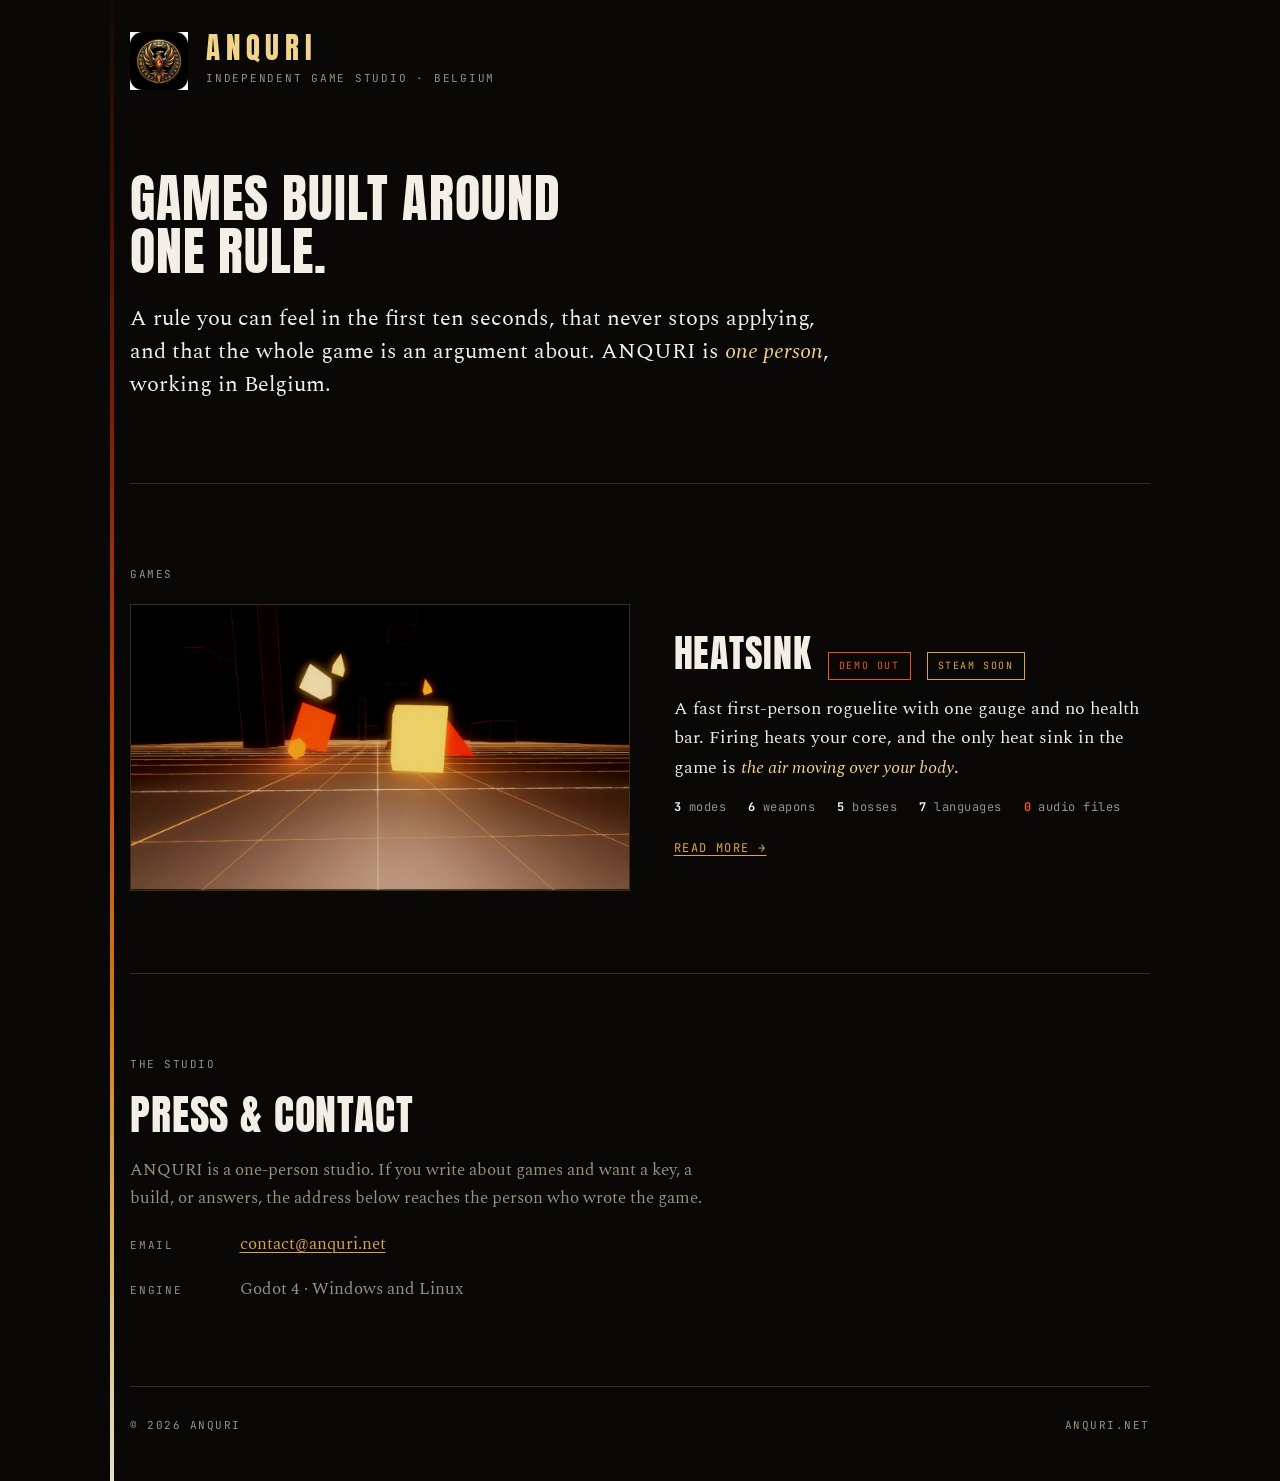
==== index.html @ f3ad583f "push first files again" ====
<!doctype html>
<html lang="en">
<head>
<meta charset="utf-8">
<meta name="viewport" content="width=device-width, initial-scale=1">
<title>ANQURI — independent game studio</title>
<meta name="description" content="ANQURI is an independent game studio in Belgium. Games built around a single rule you can feel in the first ten seconds.">
<meta property="og:title" content="ANQURI">
<meta property="og:description" content="Independent game studio. Games built around a single rule you can feel in the first ten seconds.">
<meta property="og:type" content="website">
<meta property="og:url" content="https://anquri.net/">
<meta name="theme-color" content="#0A0806">
<link rel="icon" href="img/anquri-seal.webp">
<link rel="preconnect" href="https://fonts.googleapis.com">
<link rel="preconnect" href="https://fonts.gstatic.com" crossorigin>
<link rel="stylesheet" href="https://fonts.googleapis.com/css2?family=Anton&family=JetBrains+Mono:wght@400;700&family=Spectral:ital,wght@0,400;0,600;1,400&display=swap">
<link rel="stylesheet" href="style.css">
</head>
<body>
<div class="page">
  <div class="rail" aria-hidden="true"></div>

  <a class="brand" href="/">
    <img src="img/anquri-seal.webp" alt="">
    <div>
      <div class="name">ANQURI</div>
      <div class="role">Independent game studio · Belgium</div>
    </div>
  </a>

  <section>
    <h1>Games built around<br>one rule.</h1>
    <p class="lede" style="margin-top:24px">A rule you can feel in the first ten
    seconds, that never stops applying, and that the whole game is an argument
    about. ANQURI is <em>one person</em>, working in Belgium.</p>
  </section>

  <!-- ═══════════════════════════════════════════════════════════════
       LE CATALOGUE

       Pour ajouter un jeu : copier un bloc <article class="game">
       entier, le coller au-dessus ou en dessous, et remplacer :
         · l'image            img/<jeu>-keyart.webp
         · le titre, l'état, l'accroche, la fiche
         · le lien « read more » vers <jeu>.html
       L'état se dit avec une des trois classes :
         class="state out"    — sorti / jouable maintenant  (braise)
         class="state soon"   — annoncé, daté               (laiton)
         class="state"        — en chantier, sans date      (gris)
       Les rangées s'empilent : une seule est juste, huit aussi.
       ═══════════════════════════════════════════════════════════════ -->
  <section>
    <p class="tick"><span>Games</span></p>
    <div class="games">

      <article class="game">
        <a class="art" href="heatsink.html">
          <img src="img/heatsink-keyart.webp" width="1232" height="706"
               alt="HEATSINK : une salle noire où le sol rougeoie sous des blocs incandescents.">
        </a>
        <div>
          <div class="title">
            <h2>HEATSINK</h2>
            <span class="state out">Demo out</span>
            <span class="state soon">Steam soon</span>
          </div>
          <p class="hook">A fast first-person roguelite with one gauge and no
          health bar. Firing heats your core, and the only heat sink in the game
          is <em>the air moving over your body</em>.</p>
          <div class="spec tight">
            <span><b>3</b> modes</span>
            <span><b>6</b> weapons</span>
            <span><b>5</b> bosses</span>
            <span><b>7</b> languages</span>
            <span class="hot"><b>0</b> audio files</span>
          </div>
          <a class="more" href="heatsink.html">Read more →</a>
        </div>
      </article>

      <!-- ── MODÈLE POUR LE JEU SUIVANT — décommenter et remplir ──────
      <article class="game">
        <a class="art" href="NOM.html">
          <img src="img/NOM-keyart.webp" width="1232" height="706" alt="">
        </a>
        <div>
          <div class="title">
            <h2>NOM DU JEU</h2>
            <span class="state">In development</span>
          </div>
          <p class="hook">Une phrase. La règle du jeu, pas son genre.</p>
          <div class="spec tight">
            <span><b>0</b> quelque chose</span>
          </div>
          <a class="more" href="NOM.html">Read more →</a>
        </div>
      </article>
      ───────────────────────────────────────────────────────────────── -->

    </div>
  </section>

  <section>
    <p class="tick"><span>The studio</span></p>
    <h2>Press &amp; contact</h2>
    <p class="muted" style="margin-top:20px">ANQURI is a one-person studio. If you
    write about games and want a key, a build, or answers, the address below
    reaches the person who wrote the game.</p>
    <dl class="lines">
      <div><dt>Email</dt><dd><a href="mailto:contact@anquri.net">contact@anquri.net</a></dd></div>
      <div><dt>Engine</dt><dd class="muted">Godot 4 · Windows and Linux</dd></div>
    </dl>
  </section>

  <footer>
    <span>© 2026 ANQURI</span>
    <span>anquri.net</span>
  </footer>
</div>
</body>
</html>
---- style.css ----
/* ═══════════════════════════════════════════════════════════════════
   ANQURI — feuille de style commune au site.
   Une seule feuille pour toutes les pages : une couleur se change ici
   et nulle part ailleurs.

   Les couleurs sont relevées sur le logo du studio (le phénix dans son
   anneau de runes), pas choisies à côté de lui.
   ═══════════════════════════════════════════════════════════════════ */
:root{
  --forge:#0A0806;   /* le fond : un noir qui tire sur le chaud */
  --slag:#17120C;    /* les surfaces relevées */
  --line:#3A2B1B;    /* les filets de bronze */
  --ash:#9A8F82;     /* texte secondaire, gris chaud */
  --ink:#F4EFE6;     /* texte principal, blanc chaud */
  --brass:#D9A441;   /* l'or moyen : liens, filets vifs */
  --gold:#EFD48A;    /* l'or pâle : le nom du studio */
  --ember:#E8571A;   /* le feu. Une seule couleur vive, tenue courte. */
  --measure:66ch;
  color-scheme:dark;
}
*{box-sizing:border-box}
html{-webkit-text-size-adjust:100%}
body{
  margin:0;background:var(--forge);color:var(--ink);
  font-family:"Spectral",Georgia,"Times New Roman",serif;
  font-size:17px;line-height:1.62;-webkit-font-smoothing:antialiased;
}
img{max-width:100%;display:block;height:auto}
a{color:var(--brass);text-underline-offset:3px;text-decoration-thickness:1px}
a:hover{color:var(--gold)}
:focus-visible{outline:2px solid var(--brass);outline-offset:3px}

/* ── la colonne, et le rail qui la longe ─────────────────────────────
   Le studio a le feu dans son nom ; le rail du studio est donc une
   simple montée de chaleur. Sur la page d'un jeu qui *mesure* sa
   température, le même rail devient une jauge graduée (.rail.gauge).
   ──────────────────────────────────────────────────────────────────── */
.page{max-width:1060px;margin:0 auto;padding-inline:20px;position:relative}
.rail{position:absolute;left:0;top:0;bottom:0;width:4px;opacity:.9;
  background:linear-gradient(to bottom,#120A06 0%,#4A1206 14%,#8E2408 30%,
    #D04A0C 50%,#E8871A 68%,#F0C864 84%,#FFF6E2 100%)}
section{padding-block:clamp(46px,6.5vw,82px);position:relative}
section + section{border-top:1px solid var(--line)}

.tick{font-family:"JetBrains Mono",ui-monospace,SFMono-Regular,Menlo,monospace;
  font-size:11px;letter-spacing:.14em;color:var(--ash);text-transform:uppercase;
  display:flex;align-items:baseline;gap:14px;margin:0 0 20px}
.tick b{color:var(--brass);font-weight:700;font-variant-numeric:tabular-nums}

h1,h2,h3{font-family:"Anton",Impact,"Haettenschweiler","Arial Narrow Bold",sans-serif;
  font-weight:400;letter-spacing:.02em;text-wrap:balance;margin:0;line-height:1.02}
h1{font-size:clamp(34px,5.6vw,52px);text-transform:uppercase}
h2{font-size:clamp(28px,4.6vw,42px);text-transform:uppercase}
h3{font-size:16px;letter-spacing:.1em;text-transform:uppercase;color:var(--gold)}
p{margin:0 0 1.1em;max-width:var(--measure)}
p:last-child{margin-bottom:0}
.lede{font-size:clamp(19px,2.2vw,22px);line-height:1.5}
.lede em,p em{color:var(--gold);font-style:italic}
.muted{color:var(--ash)}

/* ── l'en-tête du studio ─────────────────────────────────────────── */
.brand{display:flex;align-items:center;gap:18px;padding-block:32px 0;
  text-decoration:none;color:inherit;width:fit-content}
.brand img{width:58px;height:58px;flex:none}
.brand .name{font-family:"Anton",Impact,sans-serif;font-size:29px;
  letter-spacing:.20em;color:var(--gold);line-height:1}
.brand .role{font-family:"JetBrains Mono",ui-monospace,monospace;font-size:11px;
  letter-spacing:.16em;text-transform:uppercase;color:var(--ash);margin-top:7px}
.brand:hover .name{color:var(--ink)}

/* ── LE CATALOGUE ────────────────────────────────────────────────────
   Chaque jeu est une rangée, pas une carte dans une grille : une seule
   carte au milieu d'une grille de trois se lit comme deux cases vides.
   Une rangée est juste, qu'il y en ait une ou huit.
   ──────────────────────────────────────────────────────────────────── */
.games{display:grid;gap:52px}
.game{display:grid;grid-template-columns:minmax(0,1.05fr) minmax(0,1fr);
  gap:clamp(22px,3.4vw,44px);align-items:center}
.game .art{border:1px solid var(--line);background:#000}
.game .art img{opacity:.92}
.game .title{display:flex;align-items:baseline;gap:16px;flex-wrap:wrap}
.game h2{font-size:clamp(26px,3.6vw,38px)}
.game .hook{font-size:18px;margin:14px 0 0}
.game .more{margin-top:20px;display:inline-block;font-family:"JetBrains Mono",ui-monospace,monospace;
  font-size:12px;letter-spacing:.12em;text-transform:uppercase}

/* L'état d'un jeu se lit à la forme autant qu'au mot : sorti, ça brûle ;
   en chantier, c'est encore froid. */
.state{font-family:"JetBrains Mono",ui-monospace,monospace;font-size:10px;
  letter-spacing:.16em;text-transform:uppercase;padding:5px 10px;
  border:1px solid var(--line);color:var(--ash);white-space:nowrap}
.state.out{border-color:var(--ember);color:var(--ember)}
.state.soon{border-color:var(--brass);color:var(--brass)}

/* ── le héros d'une page de jeu ──────────────────────────────────── */
.hero{position:relative;margin-top:28px;border:1px solid var(--line);background:#000}
.hero > img.art{width:100%;opacity:.86}
.hero .mark{position:absolute;left:0;right:0;bottom:0;padding:clamp(18px,4vw,38px);
  background:linear-gradient(to top,rgba(10,8,6,.94) 12%,rgba(10,8,6,0) 100%)}
.hero .mark img{width:min(430px,62%)}
.hero .mark .kicker{font-family:"JetBrains Mono",ui-monospace,monospace;font-size:11px;
  letter-spacing:.2em;text-transform:uppercase;color:var(--ember);margin-top:14px}

/* ── les règles d'un jeu, en trois images ────────────────────────── */
.rules{display:grid;grid-template-columns:repeat(3,1fr);gap:26px}
.rule img{border:1px solid var(--line)}
.rule h3{margin:16px 0 8px;min-height:2.2em;display:flex;align-items:flex-end}
.rule p{font-size:15.5px;color:var(--ash);max-width:40ch;margin:0}

/* ── la fiche technique ──────────────────────────────────────────── */
.spec{font-family:"JetBrains Mono",ui-monospace,monospace;font-size:13px;
  line-height:2.15;letter-spacing:.04em;color:var(--ash);
  display:flex;flex-wrap:wrap;gap:0 22px;
  border-top:1px solid var(--line);border-bottom:1px solid var(--line);
  padding-block:18px;margin:0 0 24px}
.spec span{white-space:nowrap}
.spec b{color:var(--ink);font-weight:700;font-variant-numeric:tabular-nums}
.spec .hot b{color:var(--ember)}
.spec.tight{border:0;padding-block:14px 0;margin:0;font-size:12px;line-height:1.9}

/* ── les portes ──────────────────────────────────────────────────── */
.doors{display:flex;flex-wrap:wrap;gap:14px;margin-top:28px}
.door{font-family:"JetBrains Mono",ui-monospace,monospace;font-size:13px;
  letter-spacing:.12em;text-transform:uppercase;text-decoration:none;
  padding:15px 26px;border:1px solid var(--line);color:var(--ink);background:var(--slag);
  transition:border-color .16s ease,color .16s ease,background .16s ease}
.door:hover{border-color:var(--brass);color:var(--gold);background:#1F1710}
.door.primary{border-color:var(--ember);color:var(--ember);background:transparent}
.door.primary:hover{background:var(--ember);color:#100805}
.door small{display:block;font-size:10px;letter-spacing:.14em;color:var(--ash);margin-top:5px}
.door.primary:hover small{color:#3A1A08}

/* ── contact ─────────────────────────────────────────────────────── */
.lines{display:grid;gap:18px;margin:0;padding:0;max-width:var(--measure)}
.lines div{display:flex;flex-wrap:wrap;gap:4px 16px;align-items:baseline}
.lines dt{font-family:"JetBrains Mono",ui-monospace,monospace;font-size:11px;
  letter-spacing:.16em;text-transform:uppercase;color:var(--ash);min-width:8.5em}
.lines dd{margin:0}

footer{border-top:1px solid var(--line);padding-block:30px 46px;
  font-family:"JetBrains Mono",ui-monospace,monospace;font-size:11px;
  letter-spacing:.14em;text-transform:uppercase;color:var(--ash);
  display:flex;flex-wrap:wrap;gap:8px 24px;justify-content:space-between}
footer a{color:var(--ash)}

@media (max-width:820px){
  .game{grid-template-columns:1fr}
}
@media (max-width:760px){
  .rail{display:none}
  .rules{grid-template-columns:1fr;gap:34px}
  .hero .mark img{width:78%}
}
@media (prefers-reduced-motion:reduce){*{transition:none!important;animation:none!important}}
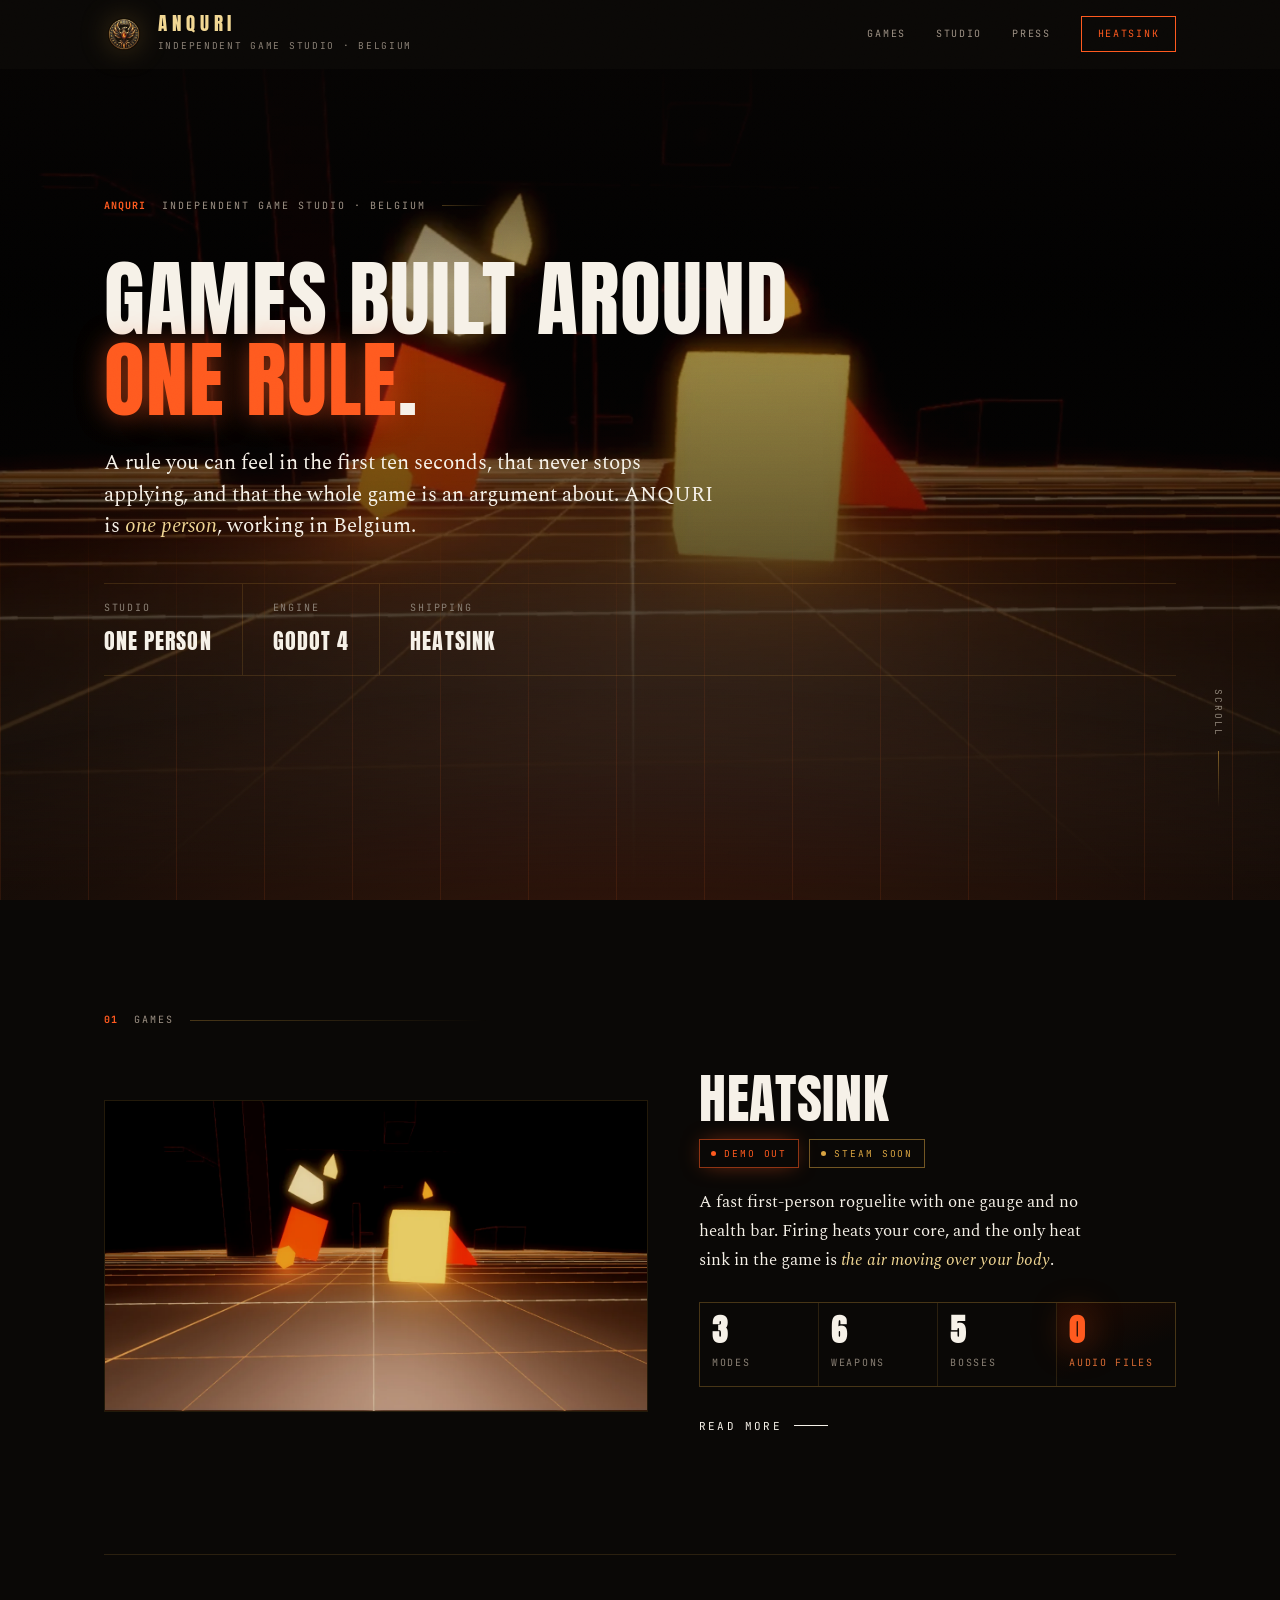
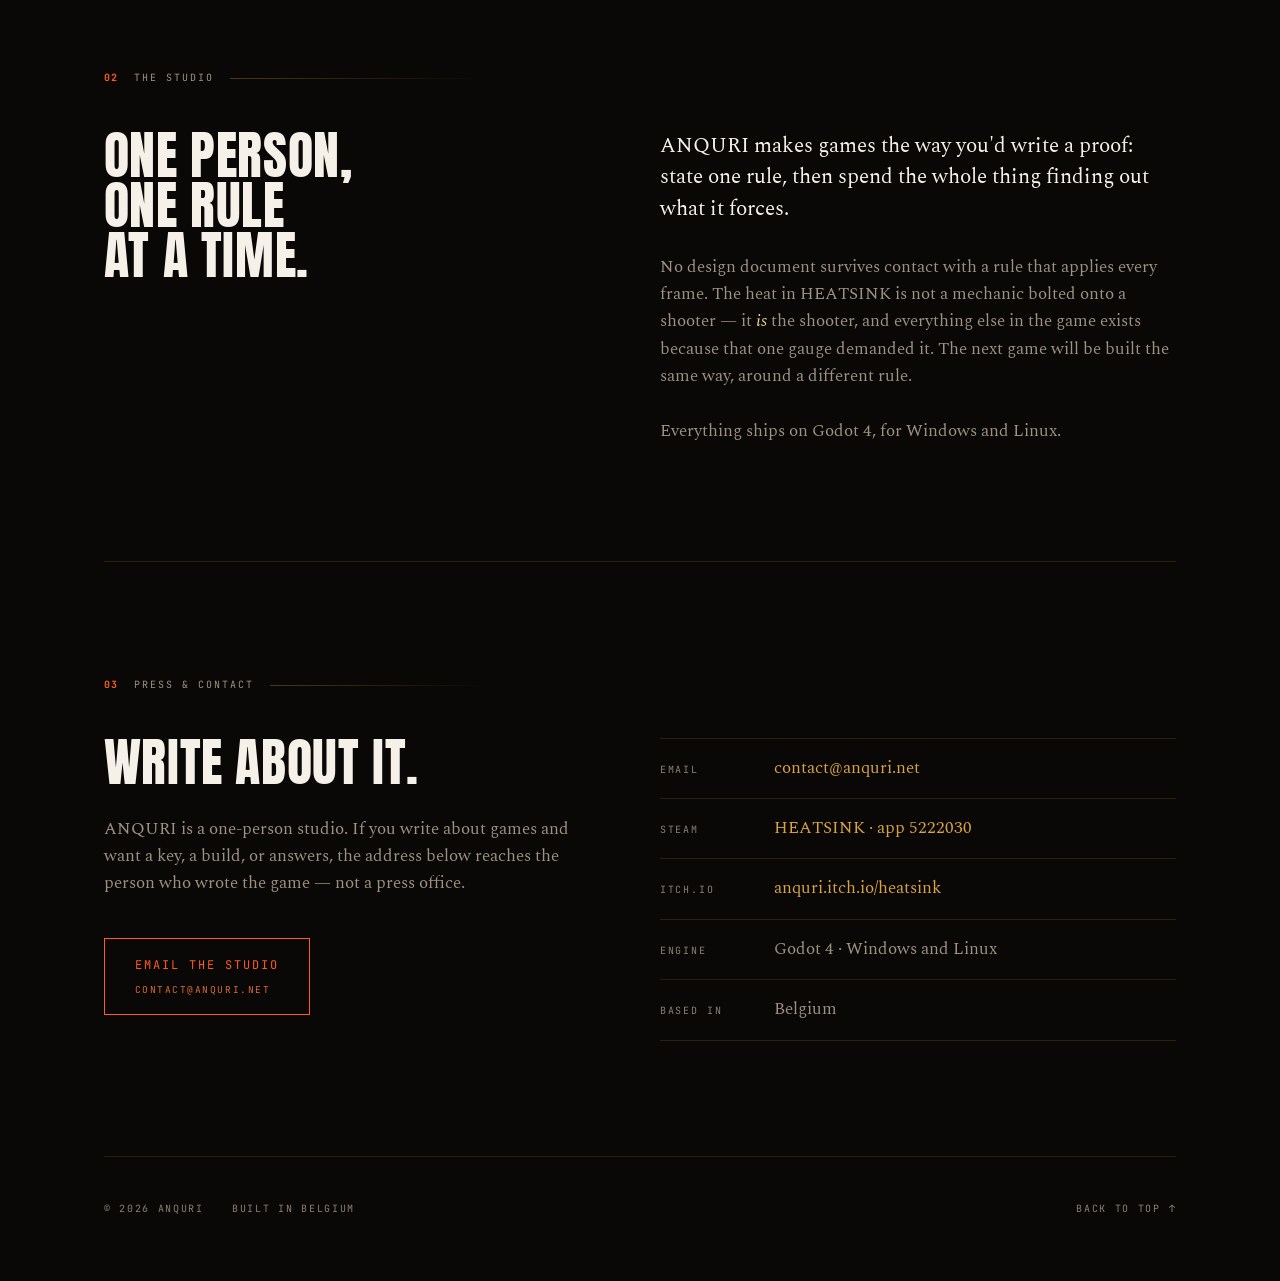
==== commit ecb8efaa: "Refonte du site : heros cinematique, jauge de chaleur, cartes sociales" ====
--- a/index.html
+++ b/index.html
@@ -4,118 +4,222 @@
 <meta charset="utf-8">
 <meta name="viewport" content="width=device-width, initial-scale=1">
 <title>ANQURI — independent game studio</title>
-<meta name="description" content="ANQURI is an independent game studio in Belgium. Games built around a single rule you can feel in the first ten seconds.">
-<meta property="og:title" content="ANQURI">
-<meta property="og:description" content="Independent game studio. Games built around a single rule you can feel in the first ten seconds.">
+<meta name="description" content="ANQURI is a one-person game studio in Belgium. Games built around a single rule you can feel in the first ten seconds. HEATSINK demo out now.">
+<link rel="canonical" href="https://anquri.net/">
+
+<meta property="og:site_name" content="ANQURI">
+<meta property="og:title" content="ANQURI — independent game studio">
+<meta property="og:description" content="Games built around a single rule you can feel in the first ten seconds.">
 <meta property="og:type" content="website">
 <meta property="og:url" content="https://anquri.net/">
+<meta property="og:image" content="https://anquri.net/img/og-anquri.jpg">
+<meta property="og:image:width" content="1200">
+<meta property="og:image:height" content="630">
+<meta property="og:image:alt" content="The ANQURI phoenix seal over a glowing perspective grid.">
+<meta name="twitter:card" content="summary_large_image">
+
 <meta name="theme-color" content="#0A0806">
-<link rel="icon" href="img/anquri-seal.webp">
+<link rel="icon" href="favicon.ico" sizes="32x32">
+<link rel="icon" href="img/anquri-seal.webp" type="image/webp" sizes="512x512">
+<link rel="apple-touch-icon" href="img/apple-touch-icon.png">
+
 <link rel="preconnect" href="https://fonts.googleapis.com">
 <link rel="preconnect" href="https://fonts.gstatic.com" crossorigin>
 <link rel="stylesheet" href="https://fonts.googleapis.com/css2?family=Anton&family=JetBrains+Mono:wght@400;700&family=Spectral:ital,wght@0,400;0,600;1,400&display=swap">
 <link rel="stylesheet" href="style.css">
+<link rel="preload" as="image" href="img/heatsink-keyart.webp" fetchpriority="high">
+
+<script type="application/ld+json">
+{"@context":"https://schema.org","@type":"Organization","name":"ANQURI",
+ "url":"https://anquri.net/","logo":"https://anquri.net/img/anquri-seal.webp",
+ "description":"Independent game studio. Games built around a single rule you can feel in the first ten seconds.",
+ "address":{"@type":"PostalAddress","addressCountry":"BE"},
+ "email":"contact@anquri.net"}
+</script>
 </head>
 <body>
+<a class="skip" href="#main">Skip to content</a>
+
+<!-- ═══ la jauge ════════════════════════════════════════════════════════════
+     Elle se remplit avec le défilement et affiche une température. Ce n'est
+     pas un ornement : c'est la seule interface de HEATSINK, posée sur le site
+     du studio qui l'écrit. Masquée sous 1100 px et en mode « moins d'animations ».
+     ═══════════════════════════════════════════════════════════════════════ -->
+<div class="gauge" aria-hidden="true">
+  <span class="label">Core temp</span>
+  <div class="track">
+    <div class="ticks"><i style="top:25%"></i><i style="top:50%"></i><i style="top:75%"></i></div>
+    <div class="fill"></div>
+  </div>
+  <span class="read">300 K</span>
+</div>
+
+<header class="top">
+  <div class="top-in">
+    <a class="brand" href="index.html" aria-label="ANQURI — home">
+      <img src="img/anquri-seal.webp" width="512" height="512" alt="">
+      <span>
+        <span class="name">ANQURI</span>
+        <span class="role">Independent game studio · Belgium</span>
+      </span>
+    </a>
+    <nav class="nav" aria-label="Main">
+      <a href="#games">Games</a>
+      <a href="#studio" class="hide-s">Studio</a>
+      <a href="#contact">Press</a>
+      <a class="cta" href="heatsink.html">HEATSINK</a>
+    </nav>
+  </div>
+</header>
+
+<!-- ═══ le héros ═══════════════════════════════════════════════════════════ -->
+<section class="hero">
+  <div class="hero-bg">
+    <img src="img/heatsink-keyart.webp" width="1232" height="706" alt=""
+         fetchpriority="high" decoding="async">
+  </div>
+  <div class="hero-in">
+    <p class="tick rise"><b>ANQURI</b> <span>Independent game studio · Belgium</span></p>
+    <h1 class="rise" style="--d:1">Games built around<br><span class="hot glow">one rule</span>.</h1>
+    <p class="lede rise" style="--d:2">A rule you can feel in the first ten seconds,
+    that never stops applying, and that the whole game is an argument about.
+    ANQURI is <em>one person</em>, working in Belgium.</p>
+
+    <dl class="facts rise" style="--d:3">
+      <div><dt>Studio</dt><dd>One person</dd></div>
+      <div><dt>Engine</dt><dd>Godot 4</dd></div>
+      <div><dt>Shipping</dt><dd>HEATSINK</dd></div>
+    </dl>
+  </div>
+  <span class="scroll-hint" aria-hidden="true">Scroll</span>
+</section>
+
+<main id="main">
 <div class="page">
-  <div class="rail" aria-hidden="true"></div>
-
-  <a class="brand" href="/">
-    <img src="img/anquri-seal.webp" alt="">
-    <div>
-      <div class="name">ANQURI</div>
-      <div class="role">Independent game studio · Belgium</div>
-    </div>
-  </a>
-
-  <section>
-    <h1>Games built around<br>one rule.</h1>
-    <p class="lede" style="margin-top:24px">A rule you can feel in the first ten
-    seconds, that never stops applying, and that the whole game is an argument
-    about. ANQURI is <em>one person</em>, working in Belgium.</p>
-  </section>
-
-  <!-- ═══════════════════════════════════════════════════════════════
+
+  <!-- ═══════════════════════════════════════════════════════════════════════
        LE CATALOGUE
 
-       Pour ajouter un jeu : copier un bloc <article class="game">
-       entier, le coller au-dessus ou en dessous, et remplacer :
+       Pour ajouter un jeu : copier un bloc <article class="game"> entier, le
+       coller au-dessus ou en dessous, et remplacer :
          · l'image            img/<jeu>-keyart.webp
-         · le titre, l'état, l'accroche, la fiche
-         · le lien « read more » vers <jeu>.html
+         · le titre, l'état, l'accroche, les chiffres
+         · le lien vers <jeu>.html
        L'état se dit avec une des trois classes :
-         class="state out"    — sorti / jouable maintenant  (braise)
-         class="state soon"   — annoncé, daté               (laiton)
-         class="state"        — en chantier, sans date      (gris)
-       Les rangées s'empilent : une seule est juste, huit aussi.
-       ═══════════════════════════════════════════════════════════════ -->
-  <section>
-    <p class="tick"><span>Games</span></p>
+         class="state out"    — sorti / jouable maintenant   (braise, pastille qui bat)
+         class="state soon"   — annoncé, daté                (laiton)
+         class="state"        — en chantier, sans date       (gris)
+       Les rangées s'empilent et alternent d'elles-mêmes (image à droite une
+       rangée sur deux) : une seule rangée est juste, huit aussi.
+       ═══════════════════════════════════════════════════════════════════════ -->
+  <section id="games">
+    <p class="tick rise"><b>01</b> <span>Games</span></p>
     <div class="games">
 
       <article class="game">
-        <a class="art" href="heatsink.html">
-          <img src="img/heatsink-keyart.webp" width="1232" height="706"
-               alt="HEATSINK : une salle noire où le sol rougeoie sous des blocs incandescents.">
+        <a class="art rise" href="heatsink.html" tabindex="-1" aria-hidden="true">
+          <img src="img/heatsink-keyart.webp" width="1232" height="706" alt=""
+               loading="lazy" decoding="async">
         </a>
-        <div>
+        <div class="rise" style="--d:1">
           <div class="title">
             <h2>HEATSINK</h2>
+          </div>
+          <div class="states">
             <span class="state out">Demo out</span>
             <span class="state soon">Steam soon</span>
           </div>
           <p class="hook">A fast first-person roguelite with one gauge and no
           health bar. Firing heats your core, and the only heat sink in the game
           is <em>the air moving over your body</em>.</p>
-          <div class="spec tight">
-            <span><b>3</b> modes</span>
-            <span><b>6</b> weapons</span>
-            <span><b>5</b> bosses</span>
-            <span><b>7</b> languages</span>
-            <span class="hot"><b>0</b> audio files</span>
-          </div>
-          <a class="more" href="heatsink.html">Read more →</a>
+
+          <div class="stats inline">
+            <div><b>3</b><span>Modes</span></div>
+            <div><b>6</b><span>Weapons</span></div>
+            <div><b>5</b><span>Bosses</span></div>
+            <div class="flame"><b>0</b><span>Audio files</span></div>
+          </div>
+
+          <a class="more" href="heatsink.html">Read more<span class="sr"> about HEATSINK</span></a>
         </div>
       </article>
 
-      <!-- ── MODÈLE POUR LE JEU SUIVANT — décommenter et remplir ──────
+      <!-- ── MODÈLE POUR LE JEU SUIVANT — décommenter et remplir ─────────────
       <article class="game">
-        <a class="art" href="NOM.html">
-          <img src="img/NOM-keyart.webp" width="1232" height="706" alt="">
+        <a class="art rise" href="NOM.html" tabindex="-1" aria-hidden="true">
+          <img src="img/NOM-keyart.webp" width="1232" height="706" alt="" loading="lazy">
         </a>
-        <div>
+        <div class="rise" style="--d:1">
           <div class="title">
             <h2>NOM DU JEU</h2>
+          </div>
+          <div class="states">
             <span class="state">In development</span>
           </div>
           <p class="hook">Une phrase. La règle du jeu, pas son genre.</p>
-          <div class="spec tight">
-            <span><b>0</b> quelque chose</span>
-          </div>
-          <a class="more" href="NOM.html">Read more →</a>
+          <div class="stats inline">
+            <div><b>0</b><span>Quelque chose</span></div>
+          </div>
+          <a class="more" href="NOM.html">Read more</a>
         </div>
       </article>
-      ───────────────────────────────────────────────────────────────── -->
+      ─────────────────────────────────────────────────────────────────────── -->
 
     </div>
   </section>
 
-  <section>
-    <p class="tick"><span>The studio</span></p>
-    <h2>Press &amp; contact</h2>
-    <p class="muted" style="margin-top:20px">ANQURI is a one-person studio. If you
-    write about games and want a key, a build, or answers, the address below
-    reaches the person who wrote the game.</p>
-    <dl class="lines">
-      <div><dt>Email</dt><dd><a href="mailto:contact@anquri.net">contact@anquri.net</a></dd></div>
-      <div><dt>Engine</dt><dd class="muted">Godot 4 · Windows and Linux</dd></div>
-    </dl>
+  <!-- ═══ le studio ═════════════════════════════════════════════════════════ -->
+  <section id="studio">
+    <p class="tick rise"><b>02</b> <span>The studio</span></p>
+    <div class="split">
+      <div class="stack rise">
+        <h2>One person,<br>one rule<br>at a time.</h2>
+      </div>
+      <div class="stack rise" style="--d:1">
+        <p class="lede">ANQURI makes games the way you'd write a proof: state one
+        rule, then spend the whole thing finding out what it forces.</p>
+        <p class="muted">No design document survives contact with a rule that
+        applies every frame. The heat in HEATSINK is not a mechanic bolted onto a
+        shooter — it <em>is</em> the shooter, and everything else in the game
+        exists because that one gauge demanded it. The next game will be built
+        the same way, around a different rule.</p>
+        <p class="muted">Everything ships on Godot 4, for Windows and Linux.</p>
+      </div>
+    </div>
+  </section>
+
+  <!-- ═══ presse et contact ═════════════════════════════════════════════════ -->
+  <section id="contact">
+    <p class="tick rise"><b>03</b> <span>Press &amp; contact</span></p>
+    <div class="split">
+      <div class="stack rise">
+        <h2>Write about it.</h2>
+        <p class="muted">ANQURI is a one-person studio. If you write about games
+        and want a key, a build, or answers, the address below reaches the person
+        who wrote the game — not a press office.</p>
+        <div class="doors">
+          <a class="door primary" href="mailto:contact@anquri.net">Email the studio<small>contact@anquri.net</small></a>
+        </div>
+      </div>
+      <dl class="lines rise" style="--d:1">
+        <div><dt>Email</dt><dd><a href="mailto:contact@anquri.net">contact@anquri.net</a></dd></div>
+        <div><dt>Steam</dt><dd><a href="https://store.steampowered.com/app/5222030/" rel="noopener">HEATSINK · app 5222030</a></dd></div>
+        <div><dt>itch.io</dt><dd><a href="https://anquri.itch.io/heatsink" rel="noopener">anquri.itch.io/heatsink</a></dd></div>
+        <div><dt>Engine</dt><dd class="muted">Godot 4 · Windows and Linux</dd></div>
+        <div><dt>Based in</dt><dd class="muted">Belgium</dd></div>
+      </dl>
+    </div>
   </section>
 
   <footer>
     <span>© 2026 ANQURI</span>
-    <span>anquri.net</span>
+    <span>Built in Belgium</span>
+    <span class="sep"><a href="#main">Back to top ↑</a></span>
   </footer>
+
 </div>
+</main>
+
+<script src="site.js" defer></script>
 </body>
 </html>
--- a/style.css
+++ b/style.css
@@ -1,154 +1,471 @@
-/* ═══════════════════════════════════════════════════════════════════
-   ANQURI — feuille de style commune au site.
-   Une seule feuille pour toutes les pages : une couleur se change ici
-   et nulle part ailleurs.
-
-   Les couleurs sont relevées sur le logo du studio (le phénix dans son
-   anneau de runes), pas choisies à côté de lui.
-   ═══════════════════════════════════════════════════════════════════ */
+/* ═══════════════════════════════════════════════════════════════════════════
+   ANQURI — feuille de style unique.
+
+   Une seule idée porte tout le site : la chaleur. C'est le nom du studio
+   (le phénix), c'est la règle de HEATSINK (une jauge, pas de barre de vie),
+   et c'est la seule couleur vive qu'on s'autorise. Tout le reste est du noir
+   chaud, du bronze et du blanc cassé.
+
+   Les couleurs sont RELEVÉES sur le sceau du studio, pas choisies à côté.
+   Une couleur se change ici et nulle part ailleurs.
+
+   Plan du fichier
+     1. jetons        2. base        3. trame de fond     4. en-tête
+     5. jauge         6. titraille   7. héros             8. catalogue
+     9. règles       10. chiffres   11. portes           12. contact
+    13. pied de page 14. révélations 15. adaptatif        16. impression
+   ═══════════════════════════════════════════════════════════════════════════ */
+
+/* ── 1. jetons ─────────────────────────────────────────────────────────── */
 :root{
-  --forge:#0A0806;   /* le fond : un noir qui tire sur le chaud */
-  --slag:#17120C;    /* les surfaces relevées */
-  --line:#3A2B1B;    /* les filets de bronze */
-  --ash:#9A8F82;     /* texte secondaire, gris chaud */
-  --ink:#F4EFE6;     /* texte principal, blanc chaud */
-  --brass:#D9A441;   /* l'or moyen : liens, filets vifs */
-  --gold:#EFD48A;    /* l'or pâle : le nom du studio */
-  --ember:#E8571A;   /* le feu. Une seule couleur vive, tenue courte. */
-  --measure:66ch;
+  /* noirs chauds : le fond n'est jamais gris, il tire toujours sur la braise */
+  --void:#060403;
+  --forge:#0A0806;
+  --slag:#14100B;
+  --slag-2:#1C1610;
+
+  /* filets : en alpha, pour qu'ils tiennent sur n'importe quelle surface */
+  --line:rgba(217,164,65,.16);
+  --line-2:rgba(217,164,65,.30);
+  --line-3:rgba(217,164,65,.52);
+
+  /* encres */
+  --ash:#9E9285;          /* secondaire, gris chaud */
+  --ash-2:#8A8075;        /* tertiaire — 5,2:1 sur le fond, lisible en 10 px */
+  --ink:#F6F1E8;          /* principal, blanc chaud */
+
+  /* métal et feu */
+  --brass:#D9A441;
+  --gold:#F1D794;
+  --ember:#FF5A1F;
+  --ember-dim:#D96B33;    /* braise assourdie, 5,8:1 : sous-titres des portes */
+  --white-hot:#FFF4DE;
+
+  /* mesures */
+  --measure:64ch;
+  --gutter:clamp(20px,4.2vw,56px);
+  --page:1180px;
+  --rail:clamp(0px,3.6vw,74px);   /* place réservée à la jauge, à gauche */
+
+  /* échelle typographique fluide, une seule source */
+  --t-mono:clamp(10px,.68vw,11.5px);
+  --t-body:clamp(16.5px,1.08vw,18px);
+  --t-lede:clamp(19px,1.62vw,24px);
+  --t-h3:clamp(15px,1.06vw,17px);
+  --t-h2:clamp(30px,4.4vw,52px);
+  --t-h1:clamp(38px,6.6vw,86px);
+  --t-huge:clamp(46px,9vw,124px);
+
+  --ease:cubic-bezier(.22,.61,.36,1);
   color-scheme:dark;
 }
-*{box-sizing:border-box}
-html{-webkit-text-size-adjust:100%}
+
+/* ── 2. base ───────────────────────────────────────────────────────────── */
+*,*::before,*::after{box-sizing:border-box}
+html{-webkit-text-size-adjust:100%;scroll-behavior:smooth}
 body{
-  margin:0;background:var(--forge);color:var(--ink);
+  margin:0;
+  background:var(--forge);
+  color:var(--ink);
   font-family:"Spectral",Georgia,"Times New Roman",serif;
-  font-size:17px;line-height:1.62;-webkit-font-smoothing:antialiased;
-}
-img{max-width:100%;display:block;height:auto}
-a{color:var(--brass);text-underline-offset:3px;text-decoration-thickness:1px}
+  font-size:var(--t-body);
+  line-height:1.66;
+  font-variant-ligatures:common-ligatures;
+  -webkit-font-smoothing:antialiased;
+  -moz-osx-font-smoothing:grayscale;
+  overflow-x:hidden;
+}
+img,svg{max-width:100%;display:block;height:auto}
+a{color:var(--brass);text-decoration:none;text-underline-offset:4px;
+  text-decoration-thickness:1px;transition:color .18s var(--ease)}
 a:hover{color:var(--gold)}
-:focus-visible{outline:2px solid var(--brass);outline-offset:3px}
-
-/* ── la colonne, et le rail qui la longe ─────────────────────────────
-   Le studio a le feu dans son nom ; le rail du studio est donc une
-   simple montée de chaleur. Sur la page d'un jeu qui *mesure* sa
-   température, le même rail devient une jauge graduée (.rail.gauge).
-   ──────────────────────────────────────────────────────────────────── */
-.page{max-width:1060px;margin:0 auto;padding-inline:20px;position:relative}
-.rail{position:absolute;left:0;top:0;bottom:0;width:4px;opacity:.9;
-  background:linear-gradient(to bottom,#120A06 0%,#4A1206 14%,#8E2408 30%,
-    #D04A0C 50%,#E8871A 68%,#F0C864 84%,#FFF6E2 100%)}
-section{padding-block:clamp(46px,6.5vw,82px);position:relative}
+:focus-visible{outline:2px solid var(--ember);outline-offset:4px;border-radius:2px}
+::selection{background:var(--ember);color:#150A04}
+strong,b{font-weight:600}
+hr{border:0;border-top:1px solid var(--line);margin:0}
+
+.mono{font-family:"JetBrains Mono",ui-monospace,SFMono-Regular,Menlo,Consolas,monospace}
+.sr{position:absolute;width:1px;height:1px;margin:-1px;padding:0;overflow:hidden;
+  clip-path:inset(50%);white-space:nowrap;border:0}
+.skip{position:fixed;top:-100px;left:16px;z-index:200;background:var(--ember);
+  color:#150A04;padding:12px 18px;font-family:"JetBrains Mono",ui-monospace,monospace;
+  font-size:12px;letter-spacing:.14em;text-transform:uppercase;transition:top .2s var(--ease)}
+.skip:focus{top:16px;color:#150A04}
+
+/* ── 3. trame de fond ──────────────────────────────────────────────────────
+   Deux couches fixes, sous tout le reste et jamais cliquables :
+   · le grain  — une turbulence SVG à 3 %, qui casse les aplats et empêche le
+                 dégradé du héros de faire des bandes sur un écran 8 bits ;
+   · la grille — le sol du jeu, en perspective, à peine visible.
+   ──────────────────────────────────────────────────────────────────────── */
+body::before{
+  content:"";position:fixed;inset:0;z-index:1;pointer-events:none;opacity:.05;
+  background-image:url("data:image/svg+xml,%3Csvg xmlns='http://www.w3.org/2000/svg' width='180' height='180'%3E%3Cfilter id='n'%3E%3CfeTurbulence type='fractalNoise' baseFrequency='.85' numOctaves='3'/%3E%3C/filter%3E%3Crect width='180' height='180' filter='url(%23n)'/%3E%3C/svg%3E");
+  mix-blend-mode:overlay;
+}
+body::after{
+  content:"";position:fixed;left:0;right:0;bottom:0;height:46vh;z-index:0;
+  pointer-events:none;
+  background:
+    radial-gradient(120% 100% at 50% 118%,rgba(255,90,31,.20) 0%,rgba(255,90,31,.06) 42%,transparent 70%),
+    repeating-linear-gradient(to right,rgba(255,110,40,.10) 0 1px,transparent 1px 88px);
+  -webkit-mask-image:linear-gradient(to bottom,transparent,#000 62%);
+  mask-image:linear-gradient(to bottom,transparent,#000 62%);
+}
+
+/* ── 4. l'en-tête ──────────────────────────────────────────────────────────
+   Barre fine et collante. Elle est transparente en haut de page et prend un
+   fond dès qu'on descend (classe .scrolled posée par le script) : on garde
+   le héros plein cadre sans jamais perdre la navigation.
+   ──────────────────────────────────────────────────────────────────────── */
+.top{
+  position:sticky;top:0;z-index:60;
+  border-bottom:1px solid transparent;
+  transition:background .3s var(--ease),border-color .3s var(--ease),backdrop-filter .3s var(--ease);
+}
+.top.scrolled{
+  background:color-mix(in srgb,var(--void) 86%,transparent);
+  backdrop-filter:blur(14px) saturate(120%);
+  -webkit-backdrop-filter:blur(14px) saturate(120%);
+  border-bottom-color:var(--line);
+}
+.top-in{
+  max-width:var(--page);margin-inline:auto;
+  padding:14px var(--gutter);
+  display:flex;align-items:center;gap:clamp(16px,3vw,40px);
+}
+.brand{display:flex;align-items:center;gap:14px;color:inherit;flex:none}
+.brand img{width:40px;height:40px;flex:none;
+  filter:drop-shadow(0 0 14px rgba(217,164,65,.28));
+  transition:filter .3s var(--ease),transform .3s var(--ease)}
+.brand:hover img{filter:drop-shadow(0 0 20px rgba(255,90,31,.5));transform:rotate(-4deg)}
+.brand > span{display:block}
+.brand .name{display:block;font-family:"Anton",Impact,"Arial Narrow Bold",sans-serif;
+  font-size:19px;letter-spacing:.26em;color:var(--gold);line-height:1;
+  transition:color .18s var(--ease)}
+.brand:hover .name{color:var(--white-hot)}
+.brand .role{display:block;font-family:"JetBrains Mono",ui-monospace,monospace;font-size:9.5px;
+  letter-spacing:.18em;text-transform:uppercase;color:var(--ash-2);margin-top:5px}
+
+.nav{margin-left:auto;display:flex;align-items:center;gap:clamp(14px,2.4vw,30px);
+  font-family:"JetBrains Mono",ui-monospace,monospace;font-size:var(--t-mono);
+  letter-spacing:.17em;text-transform:uppercase}
+.nav a{color:var(--ash);position:relative;padding-block:6px}
+.nav a::after{content:"";position:absolute;left:0;right:100%;bottom:0;height:1px;
+  background:var(--ember);transition:right .3s var(--ease)}
+.nav a:hover{color:var(--ink)}
+.nav a:hover::after{right:0}
+.nav a.cta{color:var(--ember);border:1px solid var(--ember);padding:9px 16px}
+.nav a.cta::after{display:none}
+.nav a.cta:hover{background:var(--ember);color:#150A04}
+
+/* ── 5. la jauge ───────────────────────────────────────────────────────────
+   Le rail à gauche n'est pas un ornement : c'est la jauge du jeu. Elle se
+   remplit avec le défilement (le script pose --heat de 0 à 1), affiche une
+   température qui monte, et porte les repères des sections. C'est la seule
+   animation du site, et elle dit quelque chose.
+   ──────────────────────────────────────────────────────────────────────── */
+.gauge{
+  position:fixed;left:clamp(10px,1.5vw,26px);top:50%;transform:translateY(-50%);
+  z-index:40;pointer-events:none;
+  display:flex;flex-direction:column;align-items:center;gap:12px;
+  opacity:0;transition:opacity .5s var(--ease);
+}
+.gauge.on{opacity:1}
+.gauge .label{font-family:"JetBrains Mono",ui-monospace,monospace;font-size:8.5px;
+  letter-spacing:.2em;text-transform:uppercase;color:var(--ash-2);
+  writing-mode:vertical-rl;text-orientation:mixed}
+.gauge .track{position:relative;width:3px;height:min(40vh,300px);
+  background:rgba(255,255,255,.07);overflow:hidden}
+.gauge .fill{position:absolute;left:0;right:0;bottom:0;
+  height:calc(var(--heat,0) * 100%);
+  background:linear-gradient(to top,#4A1206 0%,#B23A10 26%,#FF5A1F 56%,#FFA43C 78%,var(--white-hot) 100%);
+  box-shadow:0 0 12px rgba(255,90,31,.55);
+  transition:height .12s linear}
+.gauge .ticks{position:absolute;inset:0}
+.gauge .ticks i{position:absolute;left:0;width:100%;height:1px;background:rgba(255,255,255,.22)}
+.gauge .read{font-family:"JetBrains Mono",ui-monospace,monospace;font-size:10px;
+  letter-spacing:.08em;color:var(--brass);font-variant-numeric:tabular-nums;
+  min-width:5ch;text-align:center}
+
+/* ── 6. la titraille ───────────────────────────────────────────────────── */
+.page{max-width:var(--page);margin-inline:auto;padding-inline:var(--gutter);
+  position:relative;z-index:2}
+.page.wide{max-width:none;padding-inline:0}
+
+section{padding-block:clamp(64px,9vw,132px);position:relative}
 section + section{border-top:1px solid var(--line)}
 
-.tick{font-family:"JetBrains Mono",ui-monospace,SFMono-Regular,Menlo,monospace;
-  font-size:11px;letter-spacing:.14em;color:var(--ash);text-transform:uppercase;
-  display:flex;align-items:baseline;gap:14px;margin:0 0 20px}
-.tick b{color:var(--brass);font-weight:700;font-variant-numeric:tabular-nums}
-
-h1,h2,h3{font-family:"Anton",Impact,"Haettenschweiler","Arial Narrow Bold",sans-serif;
-  font-weight:400;letter-spacing:.02em;text-wrap:balance;margin:0;line-height:1.02}
-h1{font-size:clamp(34px,5.6vw,52px);text-transform:uppercase}
-h2{font-size:clamp(28px,4.6vw,42px);text-transform:uppercase}
-h3{font-size:16px;letter-spacing:.1em;text-transform:uppercase;color:var(--gold)}
-p{margin:0 0 1.1em;max-width:var(--measure)}
+/* le bandeau de section : un numéro, un mot, un filet qui va jusqu'au bord */
+.tick{font-family:"JetBrains Mono",ui-monospace,monospace;font-size:var(--t-mono);
+  letter-spacing:.2em;color:var(--ash-2);text-transform:uppercase;
+  display:flex;align-items:center;gap:16px;margin:0 0 clamp(26px,3.6vw,44px)}
+.tick b{color:var(--ember);font-weight:700;font-variant-numeric:tabular-nums;
+  letter-spacing:.1em;white-space:nowrap;flex:none}
+.tick span{color:var(--ash)}
+.tick::after{content:"";flex:1;height:1px;background:linear-gradient(to right,var(--line-2),transparent)}
+
+h1,h2,h3,.h{font-family:"Anton",Impact,"Haettenschweiler","Arial Narrow Bold",sans-serif;
+  font-weight:400;letter-spacing:.012em;text-wrap:balance;margin:0;line-height:.96;
+  text-transform:uppercase}
+h1{font-size:var(--t-h1)}
+h2{font-size:var(--t-h2)}
+h3{font-size:var(--t-h3);letter-spacing:.13em;color:var(--gold);line-height:1.3}
+p{margin:0 0 1.15em;max-width:var(--measure)}
 p:last-child{margin-bottom:0}
-.lede{font-size:clamp(19px,2.2vw,22px);line-height:1.5}
+.lede{font-size:var(--t-lede);line-height:1.52;color:var(--ink);max-width:56ch}
 .lede em,p em{color:var(--gold);font-style:italic}
 .muted{color:var(--ash)}
-
-/* ── l'en-tête du studio ─────────────────────────────────────────── */
-.brand{display:flex;align-items:center;gap:18px;padding-block:32px 0;
-  text-decoration:none;color:inherit;width:fit-content}
-.brand img{width:58px;height:58px;flex:none}
-.brand .name{font-family:"Anton",Impact,sans-serif;font-size:29px;
-  letter-spacing:.20em;color:var(--gold);line-height:1}
-.brand .role{font-family:"JetBrains Mono",ui-monospace,monospace;font-size:11px;
-  letter-spacing:.16em;text-transform:uppercase;color:var(--ash);margin-top:7px}
-.brand:hover .name{color:var(--ink)}
-
-/* ── LE CATALOGUE ────────────────────────────────────────────────────
-   Chaque jeu est une rangée, pas une carte dans une grille : une seule
-   carte au milieu d'une grille de trois se lit comme deux cases vides.
-   Une rangée est juste, qu'il y en ait une ou huit.
-   ──────────────────────────────────────────────────────────────────── */
-.games{display:grid;gap:52px}
-.game{display:grid;grid-template-columns:minmax(0,1.05fr) minmax(0,1fr);
-  gap:clamp(22px,3.4vw,44px);align-items:center}
-.game .art{border:1px solid var(--line);background:#000}
-.game .art img{opacity:.92}
+.stack > * + *{margin-top:clamp(18px,2.2vw,28px)}
+
+/* un mot qui chauffe : réservé aux 3 ou 4 mots les plus importants du site */
+.hot{color:var(--ember)}
+.glow{text-shadow:0 0 28px rgba(255,90,31,.55)}
+
+/* ── 7. le héros ───────────────────────────────────────────────────────────
+   Plein cadre, image en fond, texte posé dessus. Le voile est un dégradé en
+   trois arrêts (et non deux) : sans l'arrêt du milieu, le texte du bas se
+   détache mal sur une image déjà sombre au centre.
+   ──────────────────────────────────────────────────────────────────────── */
+.hero{position:relative;min-height:clamp(560px,92svh,980px);display:flex;
+  align-items:flex-end;overflow:hidden;isolation:isolate}
+.hero-bg{position:absolute;inset:0;z-index:-2}
+.hero-bg img{width:100%;height:100%;object-fit:cover;object-position:center 58%;
+  opacity:.9;transform:scale(1.06);will-change:transform}
+.hero-bg::after{content:"";position:absolute;inset:0;
+  background:
+    linear-gradient(to bottom,rgba(6,4,3,.86) 0%,rgba(6,4,3,.28) 26%,rgba(6,4,3,.62) 62%,var(--forge) 99%),
+    radial-gradient(90% 70% at 50% 100%,rgba(255,90,31,.26),transparent 62%)}
+.hero-in{position:relative;z-index:1;width:100%;max-width:var(--page);
+  margin-inline:auto;padding:0 var(--gutter) clamp(48px,7vw,96px)}
+.hero .wordmark{width:min(640px,74%);margin-bottom:clamp(20px,3vw,34px);
+  filter:drop-shadow(0 18px 50px rgba(0,0,0,.7))}
+.hero h1{max-width:18ch}
+.hero .lede{margin-top:clamp(18px,2.4vw,28px)}
+
+/* la ligne d'état, sous le héros : trois faits, en mono, séparés par des filets */
+.facts{display:flex;flex-wrap:wrap;gap:0;margin-top:clamp(26px,3.4vw,40px);
+  border-top:1px solid var(--line);border-bottom:1px solid var(--line)}
+.facts div{padding:16px clamp(16px,2.4vw,30px) 16px 0;margin-right:clamp(16px,2.4vw,30px);
+  border-right:1px solid var(--line)}
+.facts div:last-child{border-right:0;margin-right:0;padding-right:0}
+.facts dt{font-family:"JetBrains Mono",ui-monospace,monospace;font-size:var(--t-mono);
+  letter-spacing:.18em;text-transform:uppercase;color:var(--ash-2)}
+.facts dd{margin:6px 0 0;font-family:"Anton",Impact,sans-serif;font-size:clamp(17px,1.7vw,22px);
+  letter-spacing:.05em;text-transform:uppercase;color:var(--ink)}
+.facts dd.hot{color:var(--ember)}   /* sinon .facts dd l'emporte sur .hot */
+
+/* le repère de défilement */
+.scroll-hint{position:absolute;right:var(--gutter);bottom:clamp(48px,7vw,96px);
+  z-index:2;font-family:"JetBrains Mono",ui-monospace,monospace;font-size:9.5px;
+  letter-spacing:.22em;text-transform:uppercase;color:var(--ash-2);
+  writing-mode:vertical-rl;display:flex;align-items:center;gap:14px}
+.scroll-hint::after{content:"";width:1px;height:56px;
+  background:linear-gradient(to bottom,var(--line-3),transparent);
+  animation:drip 2.6s var(--ease) infinite}
+@keyframes drip{0%{transform:scaleY(.2);transform-origin:top}
+  55%{transform:scaleY(1);transform-origin:top}
+  56%{transform:scaleY(1);transform-origin:bottom}
+  100%{transform:scaleY(0);transform-origin:bottom}}
+
+/* ── 8. le catalogue ───────────────────────────────────────────────────────
+   Chaque jeu est une RANGÉE, pas une carte dans une grille : une seule carte
+   au milieu d'une grille de trois se lit comme deux cases vides. Une rangée
+   est juste, qu'il y en ait une ou huit.
+   ──────────────────────────────────────────────────────────────────────── */
+.games{display:grid;gap:clamp(56px,8vw,104px)}
+.game{display:grid;grid-template-columns:minmax(0,1.14fr) minmax(0,1fr);
+  gap:clamp(26px,4vw,64px);align-items:center}
+.game:nth-child(even) .art{order:2}
+
+.art{position:relative;display:block;overflow:hidden;background:#000;
+  border:1px solid var(--line);isolation:isolate}
+.art img{transition:transform .8s var(--ease),opacity .5s var(--ease);opacity:.9}
+.art::after{content:"";position:absolute;inset:0;pointer-events:none;
+  box-shadow:inset 0 0 0 1px rgba(255,90,31,0);transition:box-shadow .4s var(--ease)}
+.art::before{content:"";position:absolute;inset:auto 0 0 0;height:52%;z-index:1;
+  pointer-events:none;opacity:0;transition:opacity .4s var(--ease);
+  background:linear-gradient(to top,rgba(255,90,31,.32),transparent)}
+.art:hover img,.art:focus-visible img{transform:scale(1.045);opacity:1}
+.art:hover::after,.art:focus-visible::after{box-shadow:inset 0 0 0 1px rgba(255,90,31,.7)}
+.art:hover::before,.art:focus-visible::before{opacity:1}
+
 .game .title{display:flex;align-items:baseline;gap:16px;flex-wrap:wrap}
-.game h2{font-size:clamp(26px,3.6vw,38px)}
-.game .hook{font-size:18px;margin:14px 0 0}
-.game .more{margin-top:20px;display:inline-block;font-family:"JetBrains Mono",ui-monospace,monospace;
-  font-size:12px;letter-spacing:.12em;text-transform:uppercase}
-
-/* L'état d'un jeu se lit à la forme autant qu'au mot : sorti, ça brûle ;
-   en chantier, c'est encore froid. */
-.state{font-family:"JetBrains Mono",ui-monospace,monospace;font-size:10px;
-  letter-spacing:.16em;text-transform:uppercase;padding:5px 10px;
-  border:1px solid var(--line);color:var(--ash);white-space:nowrap}
-.state.out{border-color:var(--ember);color:var(--ember)}
-.state.soon{border-color:var(--brass);color:var(--brass)}
-
-/* ── le héros d'une page de jeu ──────────────────────────────────── */
-.hero{position:relative;margin-top:28px;border:1px solid var(--line);background:#000}
-.hero > img.art{width:100%;opacity:.86}
-.hero .mark{position:absolute;left:0;right:0;bottom:0;padding:clamp(18px,4vw,38px);
-  background:linear-gradient(to top,rgba(10,8,6,.94) 12%,rgba(10,8,6,0) 100%)}
-.hero .mark img{width:min(430px,62%)}
-.hero .mark .kicker{font-family:"JetBrains Mono",ui-monospace,monospace;font-size:11px;
-  letter-spacing:.2em;text-transform:uppercase;color:var(--ember);margin-top:14px}
-
-/* ── les règles d'un jeu, en trois images ────────────────────────── */
-.rules{display:grid;grid-template-columns:repeat(3,1fr);gap:26px}
-.rule img{border:1px solid var(--line)}
-.rule h3{margin:16px 0 8px;min-height:2.2em;display:flex;align-items:flex-end}
-.rule p{font-size:15.5px;color:var(--ash);max-width:40ch;margin:0}
-
-/* ── la fiche technique ──────────────────────────────────────────── */
-.spec{font-family:"JetBrains Mono",ui-monospace,monospace;font-size:13px;
-  line-height:2.15;letter-spacing:.04em;color:var(--ash);
-  display:flex;flex-wrap:wrap;gap:0 22px;
-  border-top:1px solid var(--line);border-bottom:1px solid var(--line);
-  padding-block:18px;margin:0 0 24px}
-.spec span{white-space:nowrap}
-.spec b{color:var(--ink);font-weight:700;font-variant-numeric:tabular-nums}
-.spec .hot b{color:var(--ember)}
-.spec.tight{border:0;padding-block:14px 0;margin:0;font-size:12px;line-height:1.9}
-
-/* ── les portes ──────────────────────────────────────────────────── */
-.doors{display:flex;flex-wrap:wrap;gap:14px;margin-top:28px}
-.door{font-family:"JetBrains Mono",ui-monospace,monospace;font-size:13px;
-  letter-spacing:.12em;text-transform:uppercase;text-decoration:none;
-  padding:15px 26px;border:1px solid var(--line);color:var(--ink);background:var(--slag);
-  transition:border-color .16s ease,color .16s ease,background .16s ease}
-.door:hover{border-color:var(--brass);color:var(--gold);background:#1F1710}
+/* Les pastilles d'état ont leur propre rangée : collées au titre elles
+   passaient à la ligne l'une sans l'autre selon la largeur du nom du jeu. */
+.states{display:flex;flex-wrap:wrap;gap:10px;margin-top:14px}
+.game h2{font-size:clamp(30px,4.6vw,54px)}
+.game .hook{font-size:clamp(17px,1.35vw,19.5px);margin:clamp(14px,1.8vw,20px) 0 0;
+  color:var(--ink);max-width:46ch}
+
+/* l'état d'un jeu se lit à la couleur autant qu'au mot :
+   sorti, ça brûle ; annoncé, c'est du laiton ; en chantier, c'est froid. */
+.state{font-family:"JetBrains Mono",ui-monospace,monospace;font-size:9.5px;
+  letter-spacing:.2em;text-transform:uppercase;padding:6px 11px;
+  border:1px solid var(--line-2);color:var(--ash);white-space:nowrap;
+  display:inline-flex;align-items:center;gap:8px}
+.state::before{content:"";width:5px;height:5px;background:currentColor;flex:none;
+  border-radius:50%}
+.state.out{border-color:rgba(255,90,31,.55);color:var(--ember);
+  box-shadow:0 0 22px -6px rgba(255,90,31,.6)}
+.state.out::before{animation:pulse 2.4s var(--ease) infinite}
+.state.soon{border-color:rgba(217,164,65,.5);color:var(--brass)}
+@keyframes pulse{0%,100%{opacity:1;box-shadow:0 0 0 0 rgba(255,90,31,.6)}
+  60%{opacity:.5;box-shadow:0 0 0 6px rgba(255,90,31,0)}}
+
+/* le lien « lire la suite », avec sa flèche qui avance */
+.more{margin-top:clamp(20px,2.6vw,30px);display:inline-flex;align-items:center;gap:12px;
+  font-family:"JetBrains Mono",ui-monospace,monospace;font-size:11px;
+  letter-spacing:.2em;text-transform:uppercase;color:var(--ink)}
+.more::after{content:"";width:34px;height:1px;background:currentColor;
+  transition:width .3s var(--ease)}
+.more:hover{color:var(--ember)}
+.more:hover::after{width:54px}
+
+/* ── 9. les règles ─────────────────────────────────────────────────────── */
+.rules{display:grid;grid-template-columns:repeat(3,1fr);gap:clamp(22px,3vw,40px);
+  counter-reset:r}
+.rule{counter-increment:r;position:relative}
+.rule .art{margin-bottom:20px}
+/* Le numero est une plaque posee sur l'image, pas un prefixe du titre : colle
+   au titre, il s'alignait sur la derniere ligne des titres a deux lignes. */
+.rule::before{content:counter(r,decimal-leading-zero);position:absolute;z-index:2;
+  top:0;left:0;padding:8px 12px;background:var(--ember);color:#150A04;
+  font-family:"JetBrains Mono",ui-monospace,monospace;font-size:10px;
+  font-weight:700;letter-spacing:.14em}
+/* min-height sur deux lignes : sans elle, « THE GROUND IS WHERE YOU BURN »
+   pousse son paragraphe plus bas que ceux de ses voisins. */
+.rule h3{display:block;margin:0 0 12px;min-height:2.6em}
+.rule p{font-size:16px;line-height:1.6;color:var(--ash);max-width:38ch;margin:0}
+
+/* ── 10. les chiffres ──────────────────────────────────────────────────────
+   Les chiffres sont l'argument de vente de ce jeu : « 0 fichier audio » est
+   plus convaincant qu'un paragraphe. Ils sont donc traités en grand, alignés
+   sur une grille, et le zéro qui compte est en braise.
+   ──────────────────────────────────────────────────────────────────────── */
+.stats{display:grid;grid-template-columns:repeat(auto-fit,minmax(128px,1fr));
+  gap:1px;background:var(--line);border:1px solid var(--line)}
+.stats div{background:var(--forge);padding:clamp(20px,2.4vw,30px) clamp(14px,1.6vw,22px);
+  transition:background .3s var(--ease)}
+.stats div:hover{background:var(--slag)}
+.stats b{display:block;font-family:"Anton",Impact,sans-serif;
+  font-size:clamp(34px,4.4vw,56px);line-height:.9;letter-spacing:.01em;
+  color:var(--ink);font-variant-numeric:tabular-nums}
+.stats span{display:block;margin-top:10px;font-family:"JetBrains Mono",ui-monospace,monospace;
+  font-size:var(--t-mono);letter-spacing:.17em;text-transform:uppercase;color:var(--ash-2)}
+.stats .flame{background:linear-gradient(160deg,#1C0A03,#0A0806 62%)}
+.stats .flame b{color:var(--ember);text-shadow:0 0 34px rgba(255,90,31,.55)}
+.stats .flame span{color:var(--ember-dim)}
+
+/* la variante compacte, dans une rangée du catalogue */
+.stats.inline{grid-template-columns:repeat(auto-fit,minmax(88px,1fr));
+  margin-top:clamp(20px,2.4vw,28px)}
+.stats.inline b{font-size:clamp(24px,2.4vw,32px)}
+.stats.inline div{padding:14px 12px}
+
+/* ── 11. les portes ────────────────────────────────────────────────────── */
+.doors{display:flex;flex-wrap:wrap;gap:14px;margin-top:clamp(28px,3.4vw,40px)}
+.door{position:relative;overflow:hidden;
+  font-family:"JetBrains Mono",ui-monospace,monospace;font-size:12px;
+  letter-spacing:.17em;text-transform:uppercase;
+  padding:17px 30px;border:1px solid var(--line-2);color:var(--ink);background:var(--slag);
+  transition:border-color .22s var(--ease),color .22s var(--ease),background .22s var(--ease),
+             transform .22s var(--ease)}
+.door small{display:block;font-size:9.5px;letter-spacing:.16em;color:var(--ash-2);
+  margin-top:6px;transition:color .22s var(--ease)}
+.door:hover{border-color:var(--brass);color:var(--gold);background:var(--slag-2);transform:translateY(-2px)}
+.door:hover small{color:var(--brass)}
 .door.primary{border-color:var(--ember);color:var(--ember);background:transparent}
-.door.primary:hover{background:var(--ember);color:#100805}
-.door small{display:block;font-size:10px;letter-spacing:.14em;color:var(--ash);margin-top:5px}
-.door.primary:hover small{color:#3A1A08}
-
-/* ── contact ─────────────────────────────────────────────────────── */
-.lines{display:grid;gap:18px;margin:0;padding:0;max-width:var(--measure)}
-.lines div{display:flex;flex-wrap:wrap;gap:4px 16px;align-items:baseline}
-.lines dt{font-family:"JetBrains Mono",ui-monospace,monospace;font-size:11px;
-  letter-spacing:.16em;text-transform:uppercase;color:var(--ash);min-width:8.5em}
-.lines dd{margin:0}
-
-footer{border-top:1px solid var(--line);padding-block:30px 46px;
-  font-family:"JetBrains Mono",ui-monospace,monospace;font-size:11px;
-  letter-spacing:.14em;text-transform:uppercase;color:var(--ash);
-  display:flex;flex-wrap:wrap;gap:8px 24px;justify-content:space-between}
-footer a{color:var(--ash)}
-
-@media (max-width:820px){
-  .game{grid-template-columns:1fr}
-}
-@media (max-width:760px){
-  .rail{display:none}
-  .rules{grid-template-columns:1fr;gap:34px}
-  .hero .mark img{width:78%}
-}
-@media (prefers-reduced-motion:reduce){*{transition:none!important;animation:none!important}}
+.door.primary small{color:var(--ember-dim)}
+.door.primary::before{content:"";position:absolute;inset:0;z-index:-1;background:var(--ember);
+  transform:translateY(101%);transition:transform .3s var(--ease)}
+.door.primary:hover{color:#150A04;background:transparent;border-color:var(--ember)}
+.door.primary:hover::before{transform:translateY(0)}
+.door.primary:hover small{color:rgba(21,10,4,.72)}
+
+/* ── 12. contact ───────────────────────────────────────────────────────── */
+.split{display:grid;grid-template-columns:minmax(0,1fr) minmax(0,1.05fr);
+  gap:clamp(28px,5vw,80px);align-items:start}
+.lines{display:grid;gap:0;margin:0;padding:0;border-top:1px solid var(--line)}
+.lines > div{display:flex;flex-wrap:wrap;gap:4px 24px;align-items:baseline;
+  padding-block:16px;border-bottom:1px solid var(--line)}
+.lines dt{font-family:"JetBrains Mono",ui-monospace,monospace;font-size:var(--t-mono);
+  letter-spacing:.19em;text-transform:uppercase;color:var(--ash-2);min-width:9em;flex:none}
+.lines dd{margin:0;word-break:break-word}
+
+/* ── 13. pied de page ──────────────────────────────────────────────────── */
+footer{border-top:1px solid var(--line);
+  padding-block:clamp(30px,4vw,44px) clamp(40px,6vw,64px);
+  font-family:"JetBrains Mono",ui-monospace,monospace;font-size:var(--t-mono);
+  letter-spacing:.17em;text-transform:uppercase;color:var(--ash-2);
+  display:flex;flex-wrap:wrap;gap:12px 28px;align-items:center}
+footer a{color:var(--ash-2)}
+footer a:hover{color:var(--brass)}
+footer .sep{margin-left:auto}
+
+/* ── 14. les révélations ───────────────────────────────────────────────────
+   Un seul effet, posé par IntersectionObserver : l'élément monte de 16 px en
+   apparaissant. Le décalage entre voisins vient d'une variable --d, pour ne
+   pas écrire une règle par enfant.
+   ──────────────────────────────────────────────────────────────────────── */
+.rise{opacity:0;transform:translateY(18px);
+  transition:opacity .75s var(--ease),transform .75s var(--ease);
+  transition-delay:calc(var(--d,0) * 90ms)}
+.rise.in{opacity:1;transform:none}
+
+/* ── 15. adaptatif ─────────────────────────────────────────────────────── */
+@media (max-width:1100px){
+  .gauge{display:none}
+}
+@media (max-width:880px){
+  .game,.split{grid-template-columns:1fr}
+  .game:nth-child(even) .art{order:0}
+  .rules{grid-template-columns:1fr;gap:clamp(34px,6vw,48px)}
+  .rule p{max-width:var(--measure)}
+  .brand .role{display:none}
+  .scroll-hint{display:none}
+}
+@media (max-width:620px){
+  :root{--t-h1:clamp(34px,10vw,46px)}
+  .hero{min-height:72svh}
+  .hero .wordmark{width:86%}
+  /* Deux colonnes, mais le dernier fait passe toute la largeur quand il est
+     seul sur sa rangee : une case vide a cote de lui se lit comme un oubli. */
+  .facts{display:grid;grid-template-columns:1fr 1fr}
+  .facts div{border-right:0;margin-right:0;padding-right:0;
+    border-bottom:1px solid var(--line)}
+  .facts div:last-child:nth-child(odd){grid-column:1 / -1}
+  .facts div:last-child{border-bottom:0}
+  .doors .door{flex:1 1 100%;text-align:center}
+  .lines dt{min-width:100%}
+}
+
+/* En dessous de 560 px la barre du haut deborde : le nom du studio et quatre
+   liens ne tiennent pas. On garde ce qui sert — la marque et l'appel a
+   l'action — et on resserre le reste. */
+@media (max-width:560px){
+  .top-in{padding:10px 18px;gap:12px}
+  .brand img{width:32px;height:32px}
+  .brand .name{font-size:15px;letter-spacing:.17em}
+  .nav{gap:14px}
+  .nav .hide-s,.nav a:not(.cta):not(:first-of-type){display:none}
+  .nav a.cta{padding:8px 12px;letter-spacing:.12em}
+}
+@media (max-width:400px){
+  .nav a:not(.cta){display:none}
+}
+
+/* ── 16. confort et impression ─────────────────────────────────────────── */
+@media (prefers-reduced-motion:reduce){
+  html{scroll-behavior:auto}
+  *,*::before,*::after{animation-duration:.001ms!important;animation-iteration-count:1!important;
+    transition-duration:.001ms!important}
+  .rise{opacity:1;transform:none}
+  .hero-bg img{transform:none}
+}
+@media print{
+  body{background:#fff;color:#000}
+  body::before,body::after,.gauge,.scroll-hint,.top{display:none}
+  .art img,.hero-bg{filter:grayscale(1)}
+  a{color:#000;text-decoration:underline}
+}
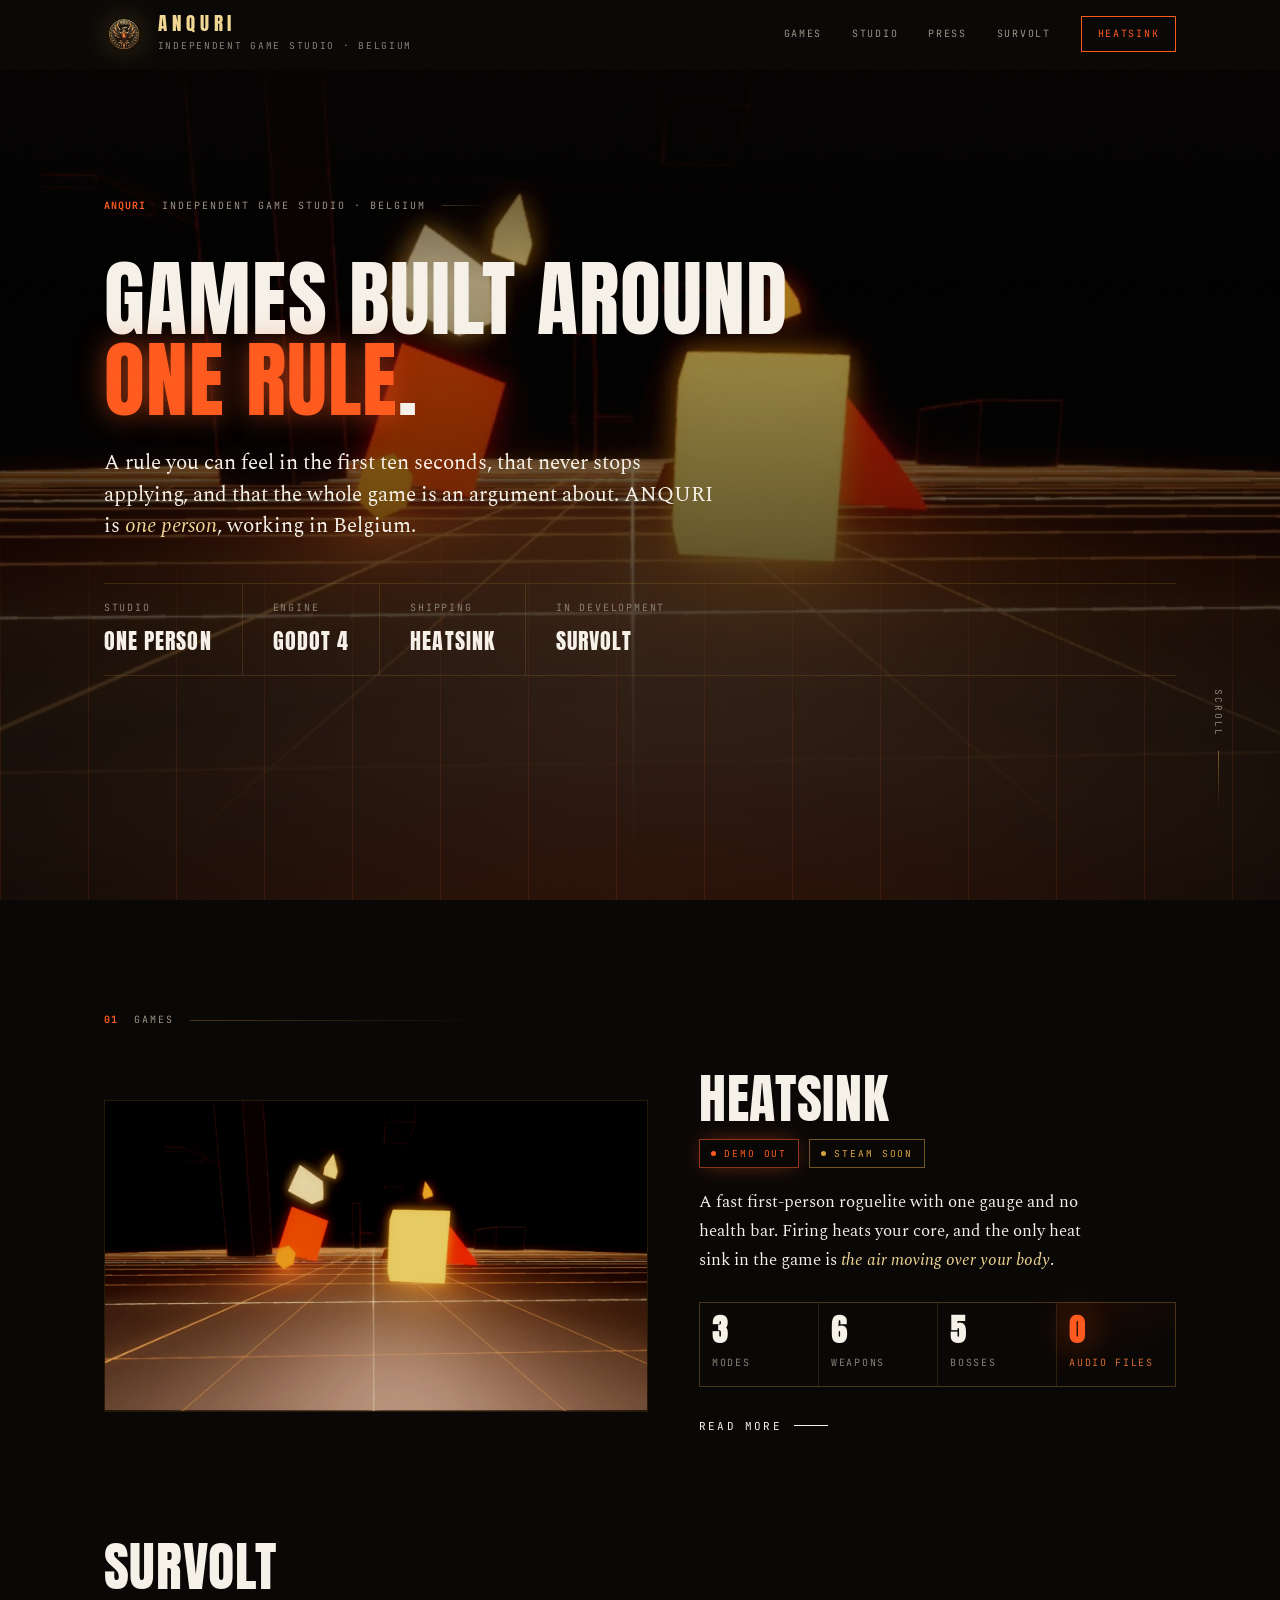
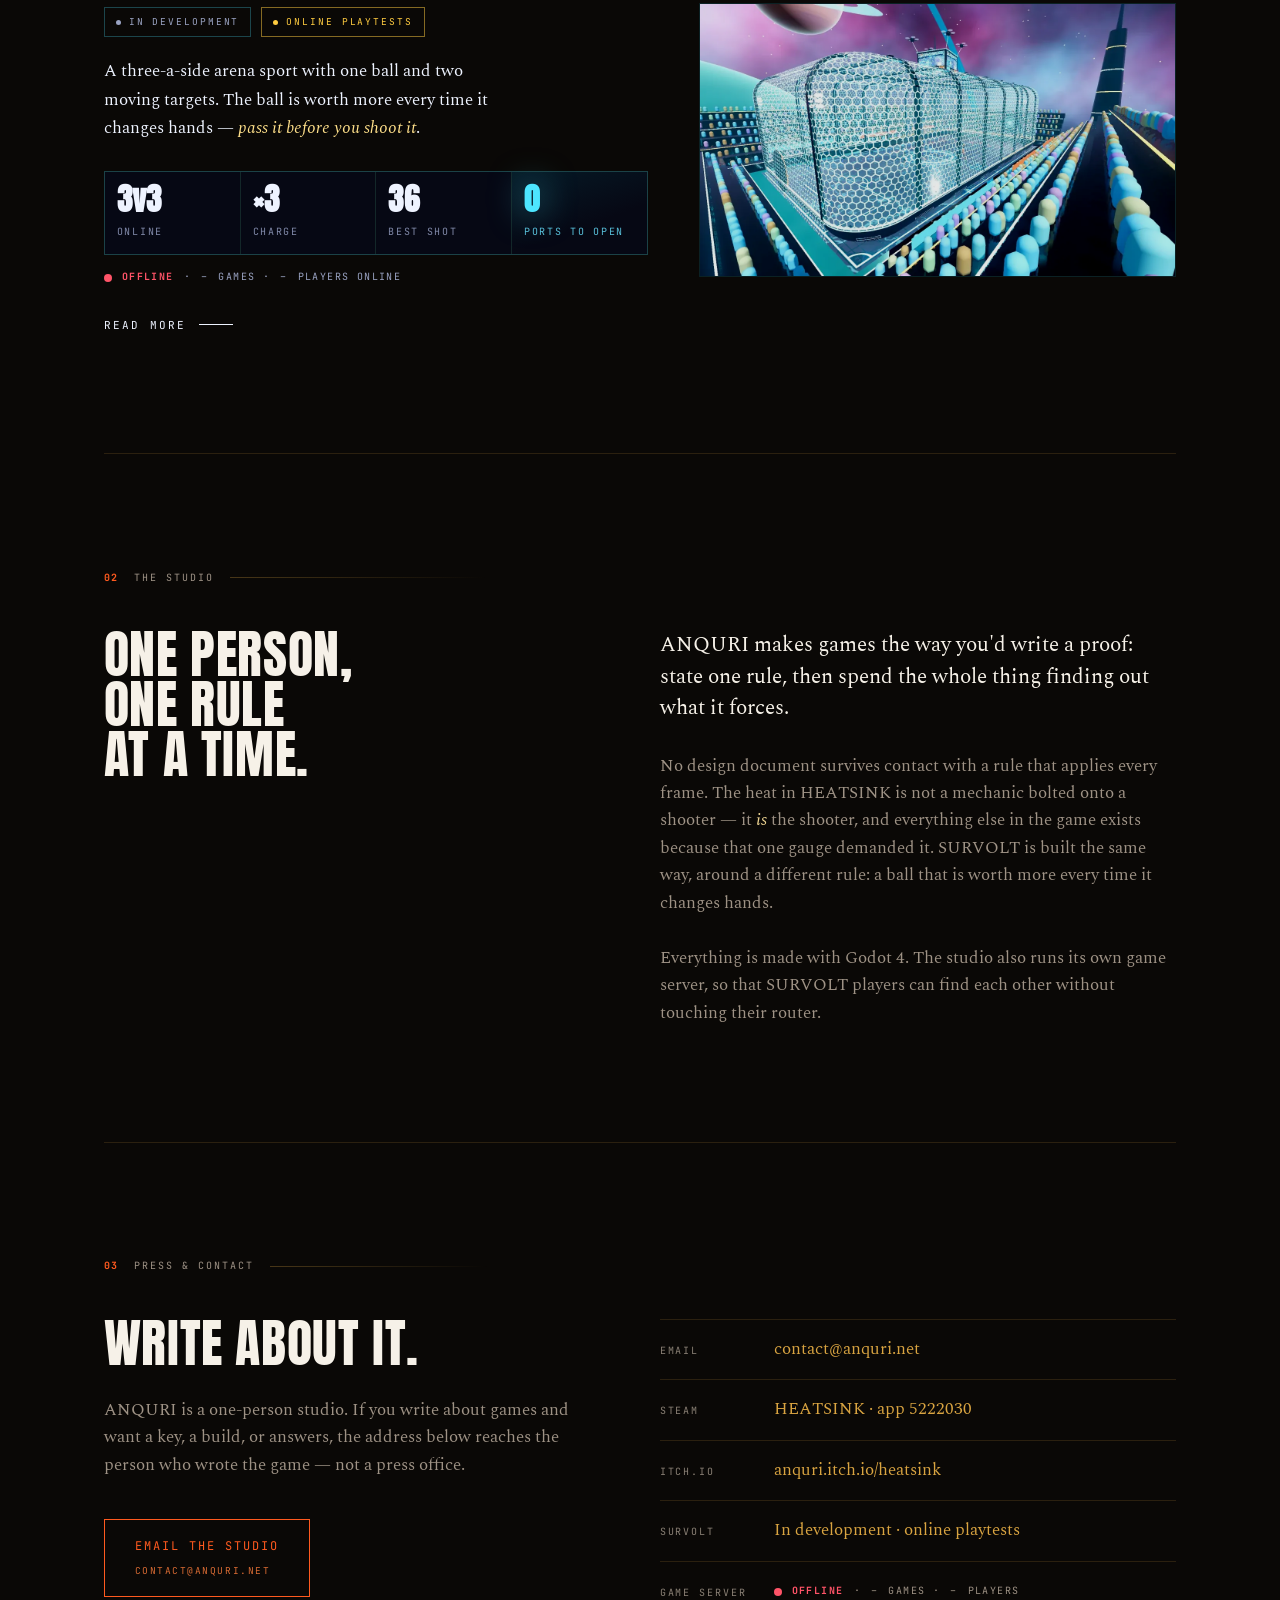
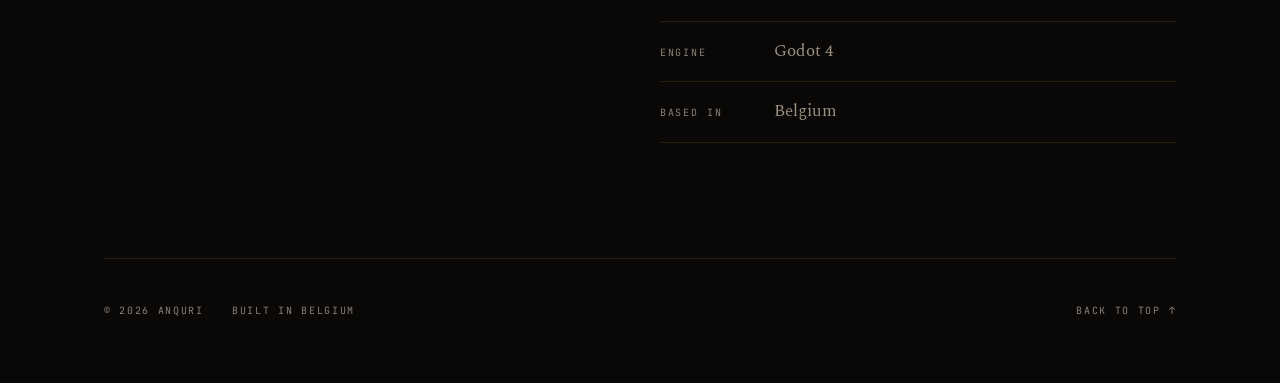
==== commit 1daf3a81: "Page SURVOLT + état du serveur" ====
--- a/index.html
+++ b/index.html
@@ -4,7 +4,7 @@
 <meta charset="utf-8">
 <meta name="viewport" content="width=device-width, initial-scale=1">
 <title>ANQURI — independent game studio</title>
-<meta name="description" content="ANQURI is a one-person game studio in Belgium. Games built around a single rule you can feel in the first ten seconds. HEATSINK demo out now.">
+<meta name="description" content="ANQURI is a one-person game studio in Belgium. Games built around a single rule you can feel in the first ten seconds. HEATSINK demo out now; SURVOLT, a 3v3 online arena sport, in development.">
 <link rel="canonical" href="https://anquri.net/">
 
 <meta property="og:site_name" content="ANQURI">
@@ -28,6 +28,7 @@
 <link rel="stylesheet" href="https://fonts.googleapis.com/css2?family=Anton&family=JetBrains+Mono:wght@400;700&family=Spectral:ital,wght@0,400;0,600;1,400&display=swap">
 <link rel="stylesheet" href="style.css">
 <link rel="preload" as="image" href="img/heatsink-keyart.webp" fetchpriority="high">
+<link rel="preconnect" href="https://lobby.anquri.net">
 
 <script type="application/ld+json">
 {"@context":"https://schema.org","@type":"Organization","name":"ANQURI",
@@ -66,7 +67,8 @@
     <nav class="nav" aria-label="Main">
       <a href="#games">Games</a>
       <a href="#studio" class="hide-s">Studio</a>
-      <a href="#contact">Press</a>
+      <a href="#contact" class="hide-s">Press</a>
+      <a href="survolt.html">SURVOLT</a>
       <a class="cta" href="heatsink.html">HEATSINK</a>
     </nav>
   </div>
@@ -89,6 +91,7 @@
       <div><dt>Studio</dt><dd>One person</dd></div>
       <div><dt>Engine</dt><dd>Godot 4</dd></div>
       <div><dt>Shipping</dt><dd>HEATSINK</dd></div>
+      <div><dt>In development</dt><dd>SURVOLT</dd></div>
     </dl>
   </div>
   <span class="scroll-hint" aria-hidden="true">Scroll</span>
@@ -144,6 +147,38 @@
         </div>
       </article>
 
+      <!-- SURVOLT : la rangée prend les couleurs du jeu (classe t-volt, voir
+           style.css § 17) et affiche l'état de son serveur en direct (site.js § 4) -->
+      <article class="game t-volt">
+        <a class="art rise" href="survolt.html" tabindex="-1" aria-hidden="true">
+          <img src="img/survolt-keyart.webp" width="1232" height="706" alt=""
+               loading="lazy" decoding="async">
+        </a>
+        <div class="rise" style="--d:1">
+          <div class="title">
+            <h2>SURVOLT</h2>
+          </div>
+          <div class="states">
+            <span class="state">In development</span>
+            <span class="state soon">Online playtests</span>
+          </div>
+          <p class="hook">A three-a-side arena sport with one ball and two moving
+          targets. The ball is worth more every time it changes hands — <em>pass
+          it before you shoot it</em>.</p>
+
+          <div class="stats inline">
+            <div><b>3v3</b><span>Online</span></div>
+            <div><b>×3</b><span>Charge</span></div>
+            <div><b>36</b><span>Best shot</span></div>
+            <div class="flame"><b>0</b><span>Ports to open</span></div>
+          </div>
+
+          <p class="live-mini" data-lobby="https://lobby.anquri.net" data-state="wait"><span class="dot"></span><b class="live-state"><span>Checking server…</span></b> · <span data-k="games">–</span> games · <span data-k="players">–</span> players online</p>
+
+          <a class="more" href="survolt.html">Read more<span class="sr"> about SURVOLT</span></a>
+        </div>
+      </article>
+
       <!-- ── MODÈLE POUR LE JEU SUIVANT — décommenter et remplir ─────────────
       <article class="game">
         <a class="art rise" href="NOM.html" tabindex="-1" aria-hidden="true">
@@ -181,9 +216,12 @@
         <p class="muted">No design document survives contact with a rule that
         applies every frame. The heat in HEATSINK is not a mechanic bolted onto a
         shooter — it <em>is</em> the shooter, and everything else in the game
-        exists because that one gauge demanded it. The next game will be built
-        the same way, around a different rule.</p>
-        <p class="muted">Everything ships on Godot 4, for Windows and Linux.</p>
+        exists because that one gauge demanded it. SURVOLT is built the same way,
+        around a different rule: a ball that is worth more every time it
+        changes hands.</p>
+        <p class="muted">Everything is made with Godot 4. The studio also runs its
+        own game server, so that SURVOLT players can find each other without
+        touching their router.</p>
       </div>
     </div>
   </section>
@@ -205,7 +243,11 @@
         <div><dt>Email</dt><dd><a href="mailto:contact@anquri.net">contact@anquri.net</a></dd></div>
         <div><dt>Steam</dt><dd><a href="https://store.steampowered.com/app/5222030/" rel="noopener">HEATSINK · app 5222030</a></dd></div>
         <div><dt>itch.io</dt><dd><a href="https://anquri.itch.io/heatsink" rel="noopener">anquri.itch.io/heatsink</a></dd></div>
-        <div><dt>Engine</dt><dd class="muted">Godot 4 · Windows and Linux</dd></div>
+        <div><dt>SURVOLT</dt><dd><a href="survolt.html">In development · online playtests</a></dd></div>
+        <div><dt>Game server</dt><dd>
+          <span class="live-mini" data-lobby="https://lobby.anquri.net" data-state="wait"><span class="dot"></span><b class="live-state"><span>Checking…</span></b> · <span data-k="games">–</span> games · <span data-k="players">–</span> players</span>
+        </dd></div>
+        <div><dt>Engine</dt><dd class="muted">Godot 4</dd></div>
         <div><dt>Based in</dt><dd class="muted">Belgium</dd></div>
       </dl>
     </div>
--- a/style.css
+++ b/style.css
@@ -1,7 +1,8 @@
 /* ═══════════════════════════════════════════════════════════════════════════
    ANQURI — feuille de style unique.
 
-   Une seule idée porte tout le site : la chaleur. C'est le nom du studio
+   Une seule idée porte tout le site : la chaleur. (SURVOLT, le deuxième jeu,
+   garde la même mise en page mais passe sous tension : voir la section 17.) C'est le nom du studio
    (le phénix), c'est la règle de HEATSINK (une jauge, pas de barre de vie),
    et c'est la seule couleur vive qu'on s'autorise. Tout le reste est du noir
    chaud, du bronze et du blanc cassé.
@@ -14,6 +15,7 @@
      5. jauge         6. titraille   7. héros             8. catalogue
      9. règles       10. chiffres   11. portes           12. contact
     13. pied de page 14. révélations 15. adaptatif        16. impression
+    17. SURVOLT, le même site sous tension               18. état du serveur en ligne
    ═══════════════════════════════════════════════════════════════════════════ */
 
 /* ── 1. jetons ─────────────────────────────────────────────────────────── */
@@ -25,9 +27,9 @@
   --slag-2:#1C1610;
 
   /* filets : en alpha, pour qu'ils tiennent sur n'importe quelle surface */
-  --line:rgba(217,164,65,.16);
-  --line-2:rgba(217,164,65,.30);
-  --line-3:rgba(217,164,65,.52);
+  --line:rgba(var(--brass-rgb),.16);
+  --line-2:rgba(var(--brass-rgb),.30);
+  --line-3:rgba(var(--brass-rgb),.52);
 
   /* encres */
   --ash:#9E9285;          /* secondaire, gris chaud */
@@ -40,6 +42,21 @@
   --ember:#FF5A1F;
   --ember-dim:#D96B33;    /* braise assourdie, 5,8:1 : sous-titres des portes */
   --white-hot:#FFF4DE;
+
+  /* les mêmes couleurs en composantes, pour les lueurs en transparence :
+     une variante de page (voir « 17. SURVOLT ») n'a qu'à redéfinir ce bloc */
+  --ember-rgb:255,90,31;
+  --brass-rgb:217,164,65;
+  --grid-rgb:255,110,40;
+  --void-rgb:6,4,3;
+  --on-accent:#150A04;          /* texte posé sur la couleur vive */
+  --on-accent-rgb:21,10,4;
+  --flame-bg:#1C0A03;
+  --gauge-fill:linear-gradient(to top,#4A1206 0%,#B23A10 26%,#FF5A1F 56%,#FFA43C 78%,var(--white-hot) 100%);
+
+  /* état d'un service en ligne : les seules couleurs « feu tricolore » du site */
+  --ok:#46F29A;
+  --bad:#FF5468;
 
   /* mesures */
   --measure:64ch;
@@ -80,7 +97,7 @@
   text-decoration-thickness:1px;transition:color .18s var(--ease)}
 a:hover{color:var(--gold)}
 :focus-visible{outline:2px solid var(--ember);outline-offset:4px;border-radius:2px}
-::selection{background:var(--ember);color:#150A04}
+::selection{background:var(--ember);color:var(--on-accent)}
 strong,b{font-weight:600}
 hr{border:0;border-top:1px solid var(--line);margin:0}
 
@@ -88,9 +105,9 @@
 .sr{position:absolute;width:1px;height:1px;margin:-1px;padding:0;overflow:hidden;
   clip-path:inset(50%);white-space:nowrap;border:0}
 .skip{position:fixed;top:-100px;left:16px;z-index:200;background:var(--ember);
-  color:#150A04;padding:12px 18px;font-family:"JetBrains Mono",ui-monospace,monospace;
+  color:var(--on-accent);padding:12px 18px;font-family:"JetBrains Mono",ui-monospace,monospace;
   font-size:12px;letter-spacing:.14em;text-transform:uppercase;transition:top .2s var(--ease)}
-.skip:focus{top:16px;color:#150A04}
+.skip:focus{top:16px;color:var(--on-accent)}
 
 /* ── 3. trame de fond ──────────────────────────────────────────────────────
    Deux couches fixes, sous tout le reste et jamais cliquables :
@@ -107,8 +124,8 @@
   content:"";position:fixed;left:0;right:0;bottom:0;height:46vh;z-index:0;
   pointer-events:none;
   background:
-    radial-gradient(120% 100% at 50% 118%,rgba(255,90,31,.20) 0%,rgba(255,90,31,.06) 42%,transparent 70%),
-    repeating-linear-gradient(to right,rgba(255,110,40,.10) 0 1px,transparent 1px 88px);
+    radial-gradient(120% 100% at 50% 118%,rgba(var(--ember-rgb),.20) 0%,rgba(var(--ember-rgb),.06) 42%,transparent 70%),
+    repeating-linear-gradient(to right,rgba(var(--grid-rgb),.10) 0 1px,transparent 1px 88px);
   -webkit-mask-image:linear-gradient(to bottom,transparent,#000 62%);
   mask-image:linear-gradient(to bottom,transparent,#000 62%);
 }
@@ -136,9 +153,9 @@
 }
 .brand{display:flex;align-items:center;gap:14px;color:inherit;flex:none}
 .brand img{width:40px;height:40px;flex:none;
-  filter:drop-shadow(0 0 14px rgba(217,164,65,.28));
+  filter:drop-shadow(0 0 14px rgba(var(--brass-rgb),.28));
   transition:filter .3s var(--ease),transform .3s var(--ease)}
-.brand:hover img{filter:drop-shadow(0 0 20px rgba(255,90,31,.5));transform:rotate(-4deg)}
+.brand:hover img{filter:drop-shadow(0 0 20px rgba(var(--ember-rgb),.5));transform:rotate(-4deg)}
 .brand > span{display:block}
 .brand .name{display:block;font-family:"Anton",Impact,"Arial Narrow Bold",sans-serif;
   font-size:19px;letter-spacing:.26em;color:var(--gold);line-height:1;
@@ -157,7 +174,7 @@
 .nav a:hover::after{right:0}
 .nav a.cta{color:var(--ember);border:1px solid var(--ember);padding:9px 16px}
 .nav a.cta::after{display:none}
-.nav a.cta:hover{background:var(--ember);color:#150A04}
+.nav a.cta:hover{background:var(--ember);color:var(--on-accent)}
 
 /* ── 5. la jauge ───────────────────────────────────────────────────────────
    Le rail à gauche n'est pas un ornement : c'est la jauge du jeu. Elle se
@@ -179,8 +196,8 @@
   background:rgba(255,255,255,.07);overflow:hidden}
 .gauge .fill{position:absolute;left:0;right:0;bottom:0;
   height:calc(var(--heat,0) * 100%);
-  background:linear-gradient(to top,#4A1206 0%,#B23A10 26%,#FF5A1F 56%,#FFA43C 78%,var(--white-hot) 100%);
-  box-shadow:0 0 12px rgba(255,90,31,.55);
+  background:var(--gauge-fill);
+  box-shadow:0 0 12px rgba(var(--ember-rgb),.55);
   transition:height .12s linear}
 .gauge .ticks{position:absolute;inset:0}
 .gauge .ticks i{position:absolute;left:0;width:100%;height:1px;background:rgba(255,255,255,.22)}
@@ -220,7 +237,7 @@
 
 /* un mot qui chauffe : réservé aux 3 ou 4 mots les plus importants du site */
 .hot{color:var(--ember)}
-.glow{text-shadow:0 0 28px rgba(255,90,31,.55)}
+.glow{text-shadow:0 0 28px rgba(var(--ember-rgb),.55)}
 
 /* ── 7. le héros ───────────────────────────────────────────────────────────
    Plein cadre, image en fond, texte posé dessus. Le voile est un dégradé en
@@ -234,8 +251,8 @@
   opacity:.9;transform:scale(1.06);will-change:transform}
 .hero-bg::after{content:"";position:absolute;inset:0;
   background:
-    linear-gradient(to bottom,rgba(6,4,3,.86) 0%,rgba(6,4,3,.28) 26%,rgba(6,4,3,.62) 62%,var(--forge) 99%),
-    radial-gradient(90% 70% at 50% 100%,rgba(255,90,31,.26),transparent 62%)}
+    linear-gradient(to bottom,rgba(var(--void-rgb),.86) 0%,rgba(var(--void-rgb),.28) 26%,rgba(var(--void-rgb),.62) 62%,var(--forge) 99%),
+    radial-gradient(90% 70% at 50% 100%,rgba(var(--ember-rgb),.26),transparent 62%)}
 .hero-in{position:relative;z-index:1;width:100%;max-width:var(--page);
   margin-inline:auto;padding:0 var(--gutter) clamp(48px,7vw,96px)}
 .hero .wordmark{width:min(640px,74%);margin-bottom:clamp(20px,3vw,34px);
@@ -282,12 +299,12 @@
   border:1px solid var(--line);isolation:isolate}
 .art img{transition:transform .8s var(--ease),opacity .5s var(--ease);opacity:.9}
 .art::after{content:"";position:absolute;inset:0;pointer-events:none;
-  box-shadow:inset 0 0 0 1px rgba(255,90,31,0);transition:box-shadow .4s var(--ease)}
+  box-shadow:inset 0 0 0 1px rgba(var(--ember-rgb),0);transition:box-shadow .4s var(--ease)}
 .art::before{content:"";position:absolute;inset:auto 0 0 0;height:52%;z-index:1;
   pointer-events:none;opacity:0;transition:opacity .4s var(--ease);
-  background:linear-gradient(to top,rgba(255,90,31,.32),transparent)}
+  background:linear-gradient(to top,rgba(var(--ember-rgb),.32),transparent)}
 .art:hover img,.art:focus-visible img{transform:scale(1.045);opacity:1}
-.art:hover::after,.art:focus-visible::after{box-shadow:inset 0 0 0 1px rgba(255,90,31,.7)}
+.art:hover::after,.art:focus-visible::after{box-shadow:inset 0 0 0 1px rgba(var(--ember-rgb),.7)}
 .art:hover::before,.art:focus-visible::before{opacity:1}
 
 .game .title{display:flex;align-items:baseline;gap:16px;flex-wrap:wrap}
@@ -306,12 +323,12 @@
   display:inline-flex;align-items:center;gap:8px}
 .state::before{content:"";width:5px;height:5px;background:currentColor;flex:none;
   border-radius:50%}
-.state.out{border-color:rgba(255,90,31,.55);color:var(--ember);
-  box-shadow:0 0 22px -6px rgba(255,90,31,.6)}
+.state.out{border-color:rgba(var(--ember-rgb),.55);color:var(--ember);
+  box-shadow:0 0 22px -6px rgba(var(--ember-rgb),.6)}
 .state.out::before{animation:pulse 2.4s var(--ease) infinite}
-.state.soon{border-color:rgba(217,164,65,.5);color:var(--brass)}
-@keyframes pulse{0%,100%{opacity:1;box-shadow:0 0 0 0 rgba(255,90,31,.6)}
-  60%{opacity:.5;box-shadow:0 0 0 6px rgba(255,90,31,0)}}
+.state.soon{border-color:rgba(var(--brass-rgb),.5);color:var(--brass)}
+@keyframes pulse{0%,100%{opacity:1;box-shadow:0 0 0 0 rgba(var(--ember-rgb),.6)}
+  60%{opacity:.5;box-shadow:0 0 0 6px rgba(var(--ember-rgb),0)}}
 
 /* le lien « lire la suite », avec sa flèche qui avance */
 .more{margin-top:clamp(20px,2.6vw,30px);display:inline-flex;align-items:center;gap:12px;
@@ -330,7 +347,7 @@
 /* Le numero est une plaque posee sur l'image, pas un prefixe du titre : colle
    au titre, il s'alignait sur la derniere ligne des titres a deux lignes. */
 .rule::before{content:counter(r,decimal-leading-zero);position:absolute;z-index:2;
-  top:0;left:0;padding:8px 12px;background:var(--ember);color:#150A04;
+  top:0;left:0;padding:8px 12px;background:var(--ember);color:var(--on-accent);
   font-family:"JetBrains Mono",ui-monospace,monospace;font-size:10px;
   font-weight:700;letter-spacing:.14em}
 /* min-height sur deux lignes : sans elle, « THE GROUND IS WHERE YOU BURN »
@@ -353,8 +370,8 @@
   color:var(--ink);font-variant-numeric:tabular-nums}
 .stats span{display:block;margin-top:10px;font-family:"JetBrains Mono",ui-monospace,monospace;
   font-size:var(--t-mono);letter-spacing:.17em;text-transform:uppercase;color:var(--ash-2)}
-.stats .flame{background:linear-gradient(160deg,#1C0A03,#0A0806 62%)}
-.stats .flame b{color:var(--ember);text-shadow:0 0 34px rgba(255,90,31,.55)}
+.stats .flame{background:linear-gradient(160deg,var(--flame-bg),var(--forge) 62%)}
+.stats .flame b{color:var(--ember);text-shadow:0 0 34px rgba(var(--ember-rgb),.55)}
 .stats .flame span{color:var(--ember-dim)}
 
 /* la variante compacte, dans une rangée du catalogue */
@@ -379,9 +396,9 @@
 .door.primary small{color:var(--ember-dim)}
 .door.primary::before{content:"";position:absolute;inset:0;z-index:-1;background:var(--ember);
   transform:translateY(101%);transition:transform .3s var(--ease)}
-.door.primary:hover{color:#150A04;background:transparent;border-color:var(--ember)}
+.door.primary:hover{color:var(--on-accent);background:transparent;border-color:var(--ember)}
 .door.primary:hover::before{transform:translateY(0)}
-.door.primary:hover small{color:rgba(21,10,4,.72)}
+.door.primary:hover small{color:rgba(var(--on-accent-rgb),.72)}
 
 /* ── 12. contact ───────────────────────────────────────────────────────── */
 .split{display:grid;grid-template-columns:minmax(0,1fr) minmax(0,1.05fr);
@@ -455,6 +472,86 @@
   .nav a:not(.cta){display:none}
 }
 
+/* ── 17. SURVOLT, le même site sous tension ──────────────────────────────
+   La page de SURVOLT (et sa rangée dans le catalogue) reprend exactement la
+   mise en page du studio ; seuls les jetons changent. Les couleurs sont
+   relevées sur le jeu : cyan de la charge ×2, or de la charge ×3, rose de
+   l'ombre du logo, sur un noir bleu nuit au lieu du noir braise.
+   La jauge devient la charge du ballon : blanche, cyan, or, puis la zone et
+   l'Overdrive qui doublent encore.
+   ──────────────────────────────────────────────────────────────────────── */
+.t-volt{
+  --void:#03040B;
+  --forge:#060814;
+  --slag:#0C1022;
+  --slag-2:#131A34;
+
+  --line:rgba(77,230,255,.14);
+  --line-2:rgba(77,230,255,.28);
+  --line-3:rgba(77,230,255,.5);
+
+  --ash:#9AA3C2;
+  --ash-2:#8089A9;
+  --ink:#EEF3FF;
+
+  --brass:#FFCC40;
+  --gold:#FFE08A;
+  --ember:#4DE6FF;
+  --ember-dim:#58BFD9;
+  --white-hot:#F2FDFF;
+
+  --ember-rgb:77,230,255;
+  --brass-rgb:255,204,64;
+  --grid-rgb:255,89,166;
+  --void-rgb:3,4,11;
+  --on-accent:#03121A;
+  --on-accent-rgb:3,18,26;
+  --flame-bg:#061A26;
+  --gauge-fill:linear-gradient(to top,#F4F7FF 0%,#F4F7FF 19%,#4DE6FF 21%,#4DE6FF 39%,
+    #FFCC40 41%,#FFCC40 59%,#FFE08A 61%,#FFE08A 79%,#FF59A6 81%,#FF8CC4 100%);
+}
+body.t-volt{background:var(--forge)}
+/* le logo de SURVOLT est une image claire : un peu moins large que celui de HEATSINK */
+.t-volt .hero .wordmark{width:min(600px,78%)}
+.t-volt .hero-bg img{object-position:center 42%}
+/* le mot qui chauffe devient le mot qui charge : une pointe de rose dans la lueur */
+.t-volt .glow{text-shadow:0 0 28px rgba(77,230,255,.55),0 0 60px rgba(255,89,166,.25)}
+
+/* ── 18. état du serveur en ligne ──────────────────────────────────────────
+   Un panneau posé sur la page du jeu (et une ligne dans le catalogue) qui lit
+   https://lobby.anquri.net/api/stats depuis le navigateur. Tant que la
+   réponse n'est pas arrivée, les chiffres restent en tirets : la mise en page
+   ne bouge pas quand ils se remplissent.
+   ──────────────────────────────────────────────────────────────────────── */
+.live{border:1px solid var(--line-2);background:linear-gradient(170deg,var(--slag),var(--forge) 70%)}
+.live-head{display:flex;flex-wrap:wrap;align-items:center;gap:10px 16px;
+  padding:16px clamp(16px,2vw,24px);border-bottom:1px solid var(--line);
+  font-family:"JetBrains Mono",ui-monospace,monospace;font-size:var(--t-mono);
+  letter-spacing:.18em;text-transform:uppercase;color:var(--ash)}
+.live-head .where{color:var(--ash-2);margin-left:auto;letter-spacing:.12em;text-transform:none}
+.live-state{display:inline-flex;align-items:center;gap:10px;color:var(--ink);font-weight:700}
+.dot{width:8px;height:8px;border-radius:50%;background:var(--ash-2);flex:none;display:inline-block}
+[data-state="up"] .dot{background:var(--ok);box-shadow:0 0 0 0 rgba(70,242,154,.6);animation:beat 2.4s var(--ease) infinite}
+[data-state="down"] .dot{background:var(--bad)}
+[data-state="up"] .live-state{color:var(--ok)}
+[data-state="down"] .live-state{color:var(--bad)}
+@keyframes beat{0%,100%{box-shadow:0 0 0 0 rgba(70,242,154,.55)}60%{box-shadow:0 0 0 7px rgba(70,242,154,0)}}
+.live .stats{border:0;background:var(--line);grid-template-columns:repeat(2,minmax(0,1fr))}
+.live .stats div{background:var(--forge)}
+.live .stats b{font-size:clamp(30px,3.6vw,46px)}
+.live-foot{padding:12px clamp(16px,2vw,24px);border-top:1px solid var(--line);
+  font-family:"JetBrains Mono",ui-monospace,monospace;font-size:9.5px;letter-spacing:.14em;
+  text-transform:uppercase;color:var(--ash-2)}
+
+/* la version d'une ligne, dans le catalogue et dans la liste de contact */
+.live-mini{display:inline-flex;align-items:center;gap:10px;margin:14px 0 0;max-width:none;
+  font-family:"JetBrains Mono",ui-monospace,monospace;font-size:10px;letter-spacing:.14em;
+  text-transform:uppercase;color:var(--ash)}
+.live-mini[data-state="up"] b{color:var(--ok);font-weight:700}
+.live-mini[data-state="down"] b{color:var(--bad);font-weight:700}
+.lines .live-mini{margin:0}
+.game .live-mini{display:flex;flex-wrap:wrap}
+
 /* ── 16. confort et impression ─────────────────────────────────────────── */
 @media (prefers-reduced-motion:reduce){
   html{scroll-behavior:auto}
@@ -462,6 +559,7 @@
     transition-duration:.001ms!important}
   .rise{opacity:1;transform:none}
   .hero-bg img{transform:none}
+  [data-state] .dot{animation:none}
 }
 @media print{
   body{background:#fff;color:#000}
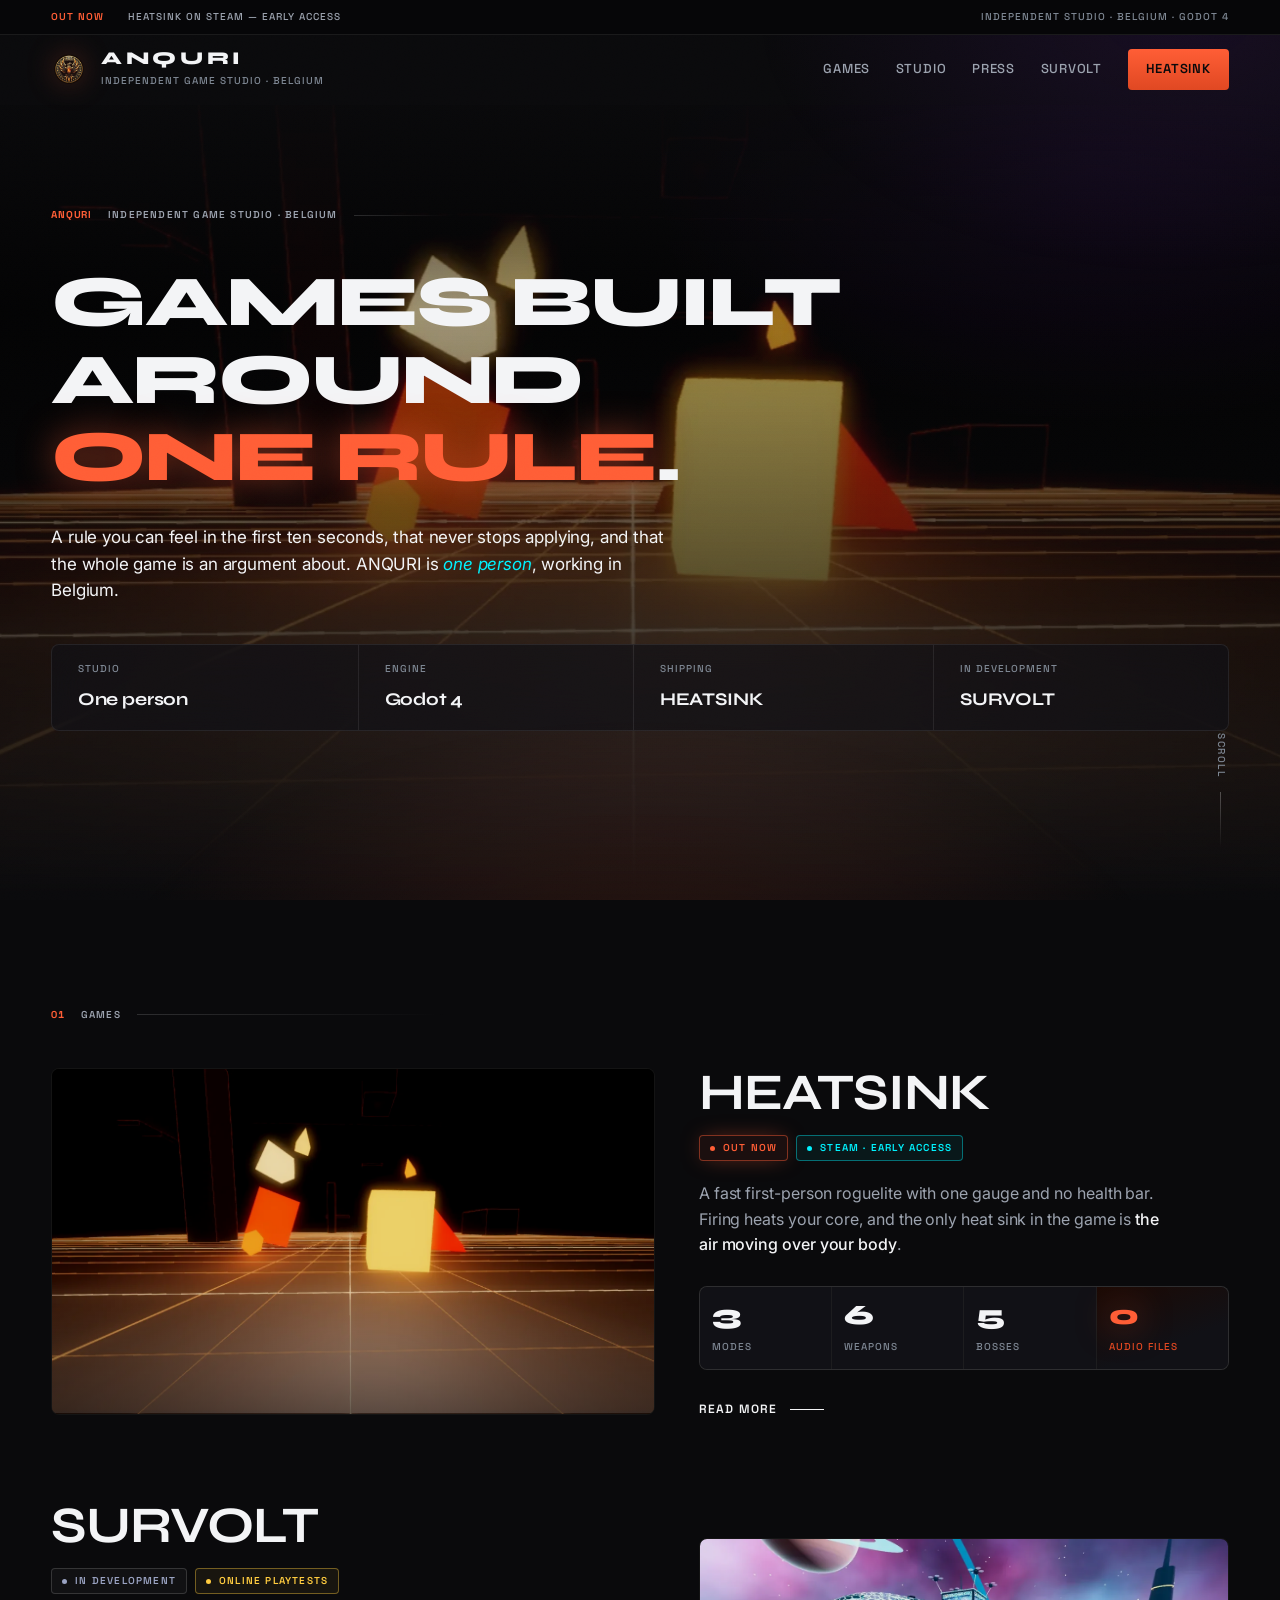
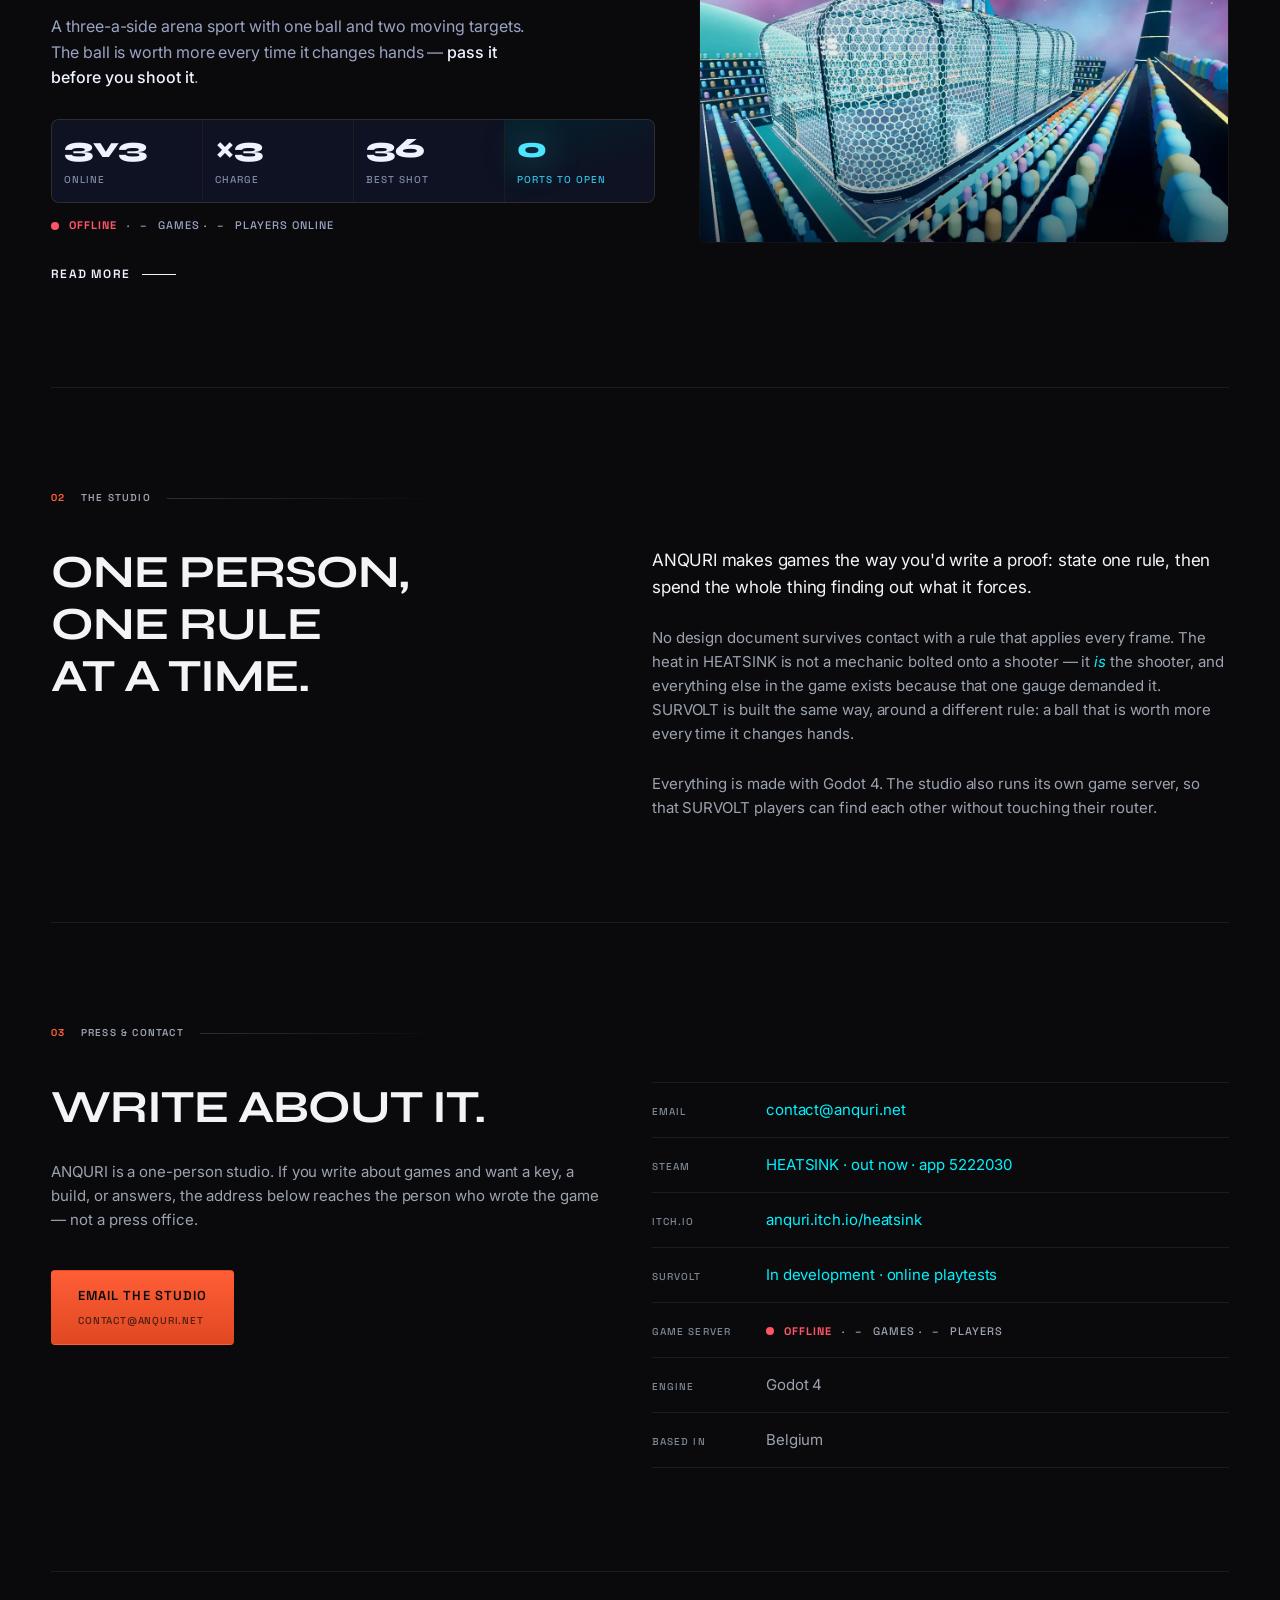
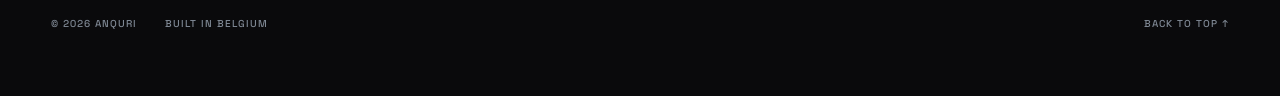
==== commit 29a9684e: "New version" ====
--- a/index.html
+++ b/index.html
@@ -4,7 +4,7 @@
 <meta charset="utf-8">
 <meta name="viewport" content="width=device-width, initial-scale=1">
 <title>ANQURI — independent game studio</title>
-<meta name="description" content="ANQURI is a one-person game studio in Belgium. Games built around a single rule you can feel in the first ten seconds. HEATSINK demo out now; SURVOLT, a 3v3 online arena sport, in development.">
+<meta name="description" content="ANQURI is a one-person game studio in Belgium. Games built around a single rule you can feel in the first ten seconds. HEATSINK is out on Steam; SURVOLT, a 3v3 online arena sport, is in development.">
 <link rel="canonical" href="https://anquri.net/">
 
 <meta property="og:site_name" content="ANQURI">
@@ -18,15 +18,15 @@
 <meta property="og:image:alt" content="The ANQURI phoenix seal over a glowing perspective grid.">
 <meta name="twitter:card" content="summary_large_image">
 
-<meta name="theme-color" content="#0A0806">
+<meta name="theme-color" content="#0A0A0C">
 <link rel="icon" href="favicon.ico" sizes="32x32">
 <link rel="icon" href="img/anquri-seal.webp" type="image/webp" sizes="512x512">
 <link rel="apple-touch-icon" href="img/apple-touch-icon.png">
 
 <link rel="preconnect" href="https://fonts.googleapis.com">
 <link rel="preconnect" href="https://fonts.gstatic.com" crossorigin>
-<link rel="stylesheet" href="https://fonts.googleapis.com/css2?family=Anton&family=JetBrains+Mono:wght@400;700&family=Spectral:ital,wght@0,400;0,600;1,400&display=swap">
-<link rel="stylesheet" href="style.css">
+<link rel="stylesheet" href="https://fonts.googleapis.com/css2?family=Inter:wght@400;500;600&family=Space+Grotesk:wght@500;600;700&family=Syne:wght@700;800&display=swap">
+<link rel="stylesheet" href="style.css?v=3">
 <link rel="preload" as="image" href="img/heatsink-keyart.webp" fetchpriority="high">
 <link rel="preconnect" href="https://lobby.anquri.net">
 
@@ -54,6 +54,8 @@
   </div>
   <span class="read">300 K</span>
 </div>
+
+<div class="strip"><div class="strip-in"><b>Out now</b> <a href="https://store.steampowered.com/app/5222030/" rel="noopener">HEATSINK on Steam — Early Access</a> <span class="right">Independent studio · Belgium · Godot 4</span></div></div>
 
 <header class="top">
   <div class="top-in">
@@ -129,8 +131,8 @@
             <h2>HEATSINK</h2>
           </div>
           <div class="states">
-            <span class="state out">Demo out</span>
-            <span class="state soon">Steam soon</span>
+            <span class="state out">Out now</span>
+            <span class="state soon">Steam · Early Access</span>
           </div>
           <p class="hook">A fast first-person roguelite with one gauge and no
           health bar. Firing heats your core, and the only heat sink in the game
@@ -241,7 +243,7 @@
       </div>
       <dl class="lines rise" style="--d:1">
         <div><dt>Email</dt><dd><a href="mailto:contact@anquri.net">contact@anquri.net</a></dd></div>
-        <div><dt>Steam</dt><dd><a href="https://store.steampowered.com/app/5222030/" rel="noopener">HEATSINK · app 5222030</a></dd></div>
+        <div><dt>Steam</dt><dd><a href="https://store.steampowered.com/app/5222030/" rel="noopener">HEATSINK · out now · app 5222030</a></dd></div>
         <div><dt>itch.io</dt><dd><a href="https://anquri.itch.io/heatsink" rel="noopener">anquri.itch.io/heatsink</a></dd></div>
         <div><dt>SURVOLT</dt><dd><a href="survolt.html">In development · online playtests</a></dd></div>
         <div><dt>Game server</dt><dd>
@@ -262,6 +264,6 @@
 </div>
 </main>
 
-<script src="site.js" defer></script>
+<script src="site.js?v=3" defer></script>
 </body>
 </html>
--- a/style.css
+++ b/style.css
@@ -1,77 +1,83 @@
 /* ═══════════════════════════════════════════════════════════════════════════
    ANQURI — feuille de style unique.
 
-   Une seule idée porte tout le site : la chaleur. (SURVOLT, le deuxième jeu,
-   garde la même mise en page mais passe sous tension : voir la section 17.) C'est le nom du studio
-   (le phénix), c'est la règle de HEATSINK (une jauge, pas de barre de vie),
-   et c'est la seule couleur vive qu'on s'autorise. Tout le reste est du noir
-   chaud, du bronze et du blanc cassé.
-
-   Les couleurs sont RELEVÉES sur le sceau du studio, pas choisies à côté.
-   Une couleur se change ici et nulle part ailleurs.
+   Direction : NOCTURNE CINEMATIC DARK.
+   Un noir obsidienne non réfléchissant, du verre dépoli posé dessus, et trois
+   lumières seulement : la braise (#FF5E36) pour tout ce qui s'actionne, le
+   cyan (#00F2FE) pour la technique et la télémétrie, le violet (#7928CA) pour
+   l'air qui entoure. Jamais d'ombre portée : la hiérarchie se fait par la
+   lumière et la translucidité, pas par l'axe Z.
+
+   Les couleurs se changent ici (section 1) et nulle part ailleurs. SURVOLT
+   reprend la même mise en page en redéfinissant ce seul bloc (section 17).
 
    Plan du fichier
-     1. jetons        2. base        3. trame de fond     4. en-tête
+     1. jetons        2. base        3. atmosphère        4. en-tête
      5. jauge         6. titraille   7. héros             8. catalogue
-     9. règles       10. chiffres   11. portes           12. contact
-    13. pied de page 14. révélations 15. adaptatif        16. impression
-    17. SURVOLT, le même site sous tension               18. état du serveur en ligne
+     9. règles       10. chiffres   11. boutons          12. contact
+    13. pied de page 14. révélations 15. adaptatif       16. confort
+    17. SURVOLT, le même site sous tension               18. serveur en ligne
    ═══════════════════════════════════════════════════════════════════════════ */
 
 /* ── 1. jetons ─────────────────────────────────────────────────────────── */
 :root{
-  /* noirs chauds : le fond n'est jamais gris, il tire toujours sur la braise */
-  --void:#060403;
-  --forge:#0A0806;
-  --slag:#14100B;
-  --slag-2:#1C1610;
-
-  /* filets : en alpha, pour qu'ils tiennent sur n'importe quelle surface */
-  --line:rgba(var(--brass-rgb),.16);
-  --line-2:rgba(var(--brass-rgb),.30);
-  --line-3:rgba(var(--brass-rgb),.52);
+  /* le vide et ses trois étages de verre */
+  --void:#060608;                 /* le plus profond : barre du haut */
+  --forge:#0A0A0C;                /* le sol de la page */
+  --slag:#111116;                 /* surface 1 — tuiles de verre */
+  --slag-2:#181820;               /* surface 2 — panneaux flottants */
+  --glass:rgba(17,17,22,.70);
+  --glass-2:rgba(24,24,32,.85);
+
+  /* filets : toujours en alpha, pour tenir sur n'importe quelle surface */
+  --line:rgba(255,255,255,.08);
+  --line-2:rgba(255,255,255,.15);
+  --line-3:rgba(255,255,255,.26);
+  /* le filet directionnel des conteneurs de verre : clair en haut à gauche */
+  --edge:linear-gradient(135deg,rgba(255,255,255,.12),rgba(255,255,255,.02));
 
   /* encres */
-  --ash:#9E9285;          /* secondaire, gris chaud */
-  --ash-2:#8A8075;        /* tertiaire — 5,2:1 sur le fond, lisible en 10 px */
-  --ink:#F6F1E8;          /* principal, blanc chaud */
-
-  /* métal et feu */
-  --brass:#D9A441;
-  --gold:#F1D794;
-  --ember:#FF5A1F;
-  --ember-dim:#D96B33;    /* braise assourdie, 5,8:1 : sous-titres des portes */
-  --white-hot:#FFF4DE;
-
-  /* les mêmes couleurs en composantes, pour les lueurs en transparence :
-     une variante de page (voir « 17. SURVOLT ») n'a qu'à redéfinir ce bloc */
-  --ember-rgb:255,90,31;
-  --brass-rgb:217,164,65;
-  --grid-rgb:255,110,40;
-  --void-rgb:6,4,3;
-  --on-accent:#150A04;          /* texte posé sur la couleur vive */
-  --on-accent-rgb:21,10,4;
-  --flame-bg:#1C0A03;
-  --gauge-fill:linear-gradient(to top,#4A1206 0%,#B23A10 26%,#FF5A1F 56%,#FFA43C 78%,var(--white-hot) 100%);
-
-  /* état d'un service en ligne : les seules couleurs « feu tricolore » du site */
-  --ok:#46F29A;
+  --ink:#F3F4F6;                  /* principal */
+  --ash:#9CA3AF;                  /* secondaire — acier sourd */
+  --ash-2:#7E8793;                /* tertiaire, 4,8:1 : micro-étiquettes */
+
+  /* les trois lumières */
+  --ember:#FF5E36;                /* primaire — tout ce qui s'actionne */
+  --ember-dim:#E04822;
+  --brass:#00F2FE;                /* secondaire — technique, liens */
+  --gold:#8FFBFF;                 /* le cyan allumé, au survol */
+  --violet:#B574FF;               /* tertiaire — lueurs d'ambiance */
+  --white-hot:#FFFFFF;
+
+  /* les mêmes en composantes, pour les lueurs : une variante de page
+     (voir « 17. SURVOLT ») n'a qu'à redéfinir ce bloc */
+  --ember-rgb:255,94,54;
+  --brass-rgb:0,242,254;
+  --violet-rgb:121,40,202;
+  --void-rgb:10,10,12;
+  --on-accent:#0A0A0C;            /* texte posé sur la couleur vive */
+  --on-accent-rgb:10,10,12;
+  --flame-bg:#1B0A05;
+  --gauge-fill:linear-gradient(to top,#3A1206 0%,#B23A10 26%,#FF5E36 56%,#FFA24C 78%,var(--white-hot) 100%);
+
+  /* état d'un service en ligne : les seules couleurs « feu tricolore » */
+  --ok:#3DF2A0;
   --bad:#FF5468;
 
   /* mesures */
-  --measure:64ch;
-  --gutter:clamp(20px,4.2vw,56px);
-  --page:1180px;
-  --rail:clamp(0px,3.6vw,74px);   /* place réservée à la jauge, à gauche */
+  --measure:66ch;
+  --gutter:clamp(20px,4vw,64px);
+  --page:1440px;
+  --r:4px;                        /* rayon standard : bouton, puce, champ */
+  --r-lg:8px;                     /* rayon des cadres média et des panneaux */
 
   /* échelle typographique fluide, une seule source */
-  --t-mono:clamp(10px,.68vw,11.5px);
-  --t-body:clamp(16.5px,1.08vw,18px);
-  --t-lede:clamp(19px,1.62vw,24px);
-  --t-h3:clamp(15px,1.06vw,17px);
-  --t-h2:clamp(30px,4.4vw,52px);
-  --t-h1:clamp(38px,6.6vw,86px);
-  --t-huge:clamp(46px,9vw,124px);
+  --t-label:clamp(10px,.62vw,12px);
+  --t-body:clamp(15px,1vw,16px);
+  --t-lede:clamp(17px,1.3vw,19px);
+  --t-h3:clamp(18px,1.4vw,20px);
+  --t-h2:clamp(30px,3.6vw,48px);
+  --t-h1:clamp(40px,5.6vw,72px);
 
   --ease:cubic-bezier(.22,.61,.36,1);
   color-scheme:dark;
@@ -84,10 +90,10 @@
   margin:0;
   background:var(--forge);
   color:var(--ink);
-  font-family:"Spectral",Georgia,"Times New Roman",serif;
+  font-family:"Inter",system-ui,-apple-system,"Segoe UI",sans-serif;
   font-size:var(--t-body);
-  line-height:1.66;
-  font-variant-ligatures:common-ligatures;
+  line-height:1.6;
+  letter-spacing:-.005em;
   -webkit-font-smoothing:antialiased;
   -moz-osx-font-smoothing:grayscale;
   overflow-x:hidden;
@@ -96,54 +102,71 @@
 a{color:var(--brass);text-decoration:none;text-underline-offset:4px;
   text-decoration-thickness:1px;transition:color .18s var(--ease)}
 a:hover{color:var(--gold)}
-:focus-visible{outline:2px solid var(--ember);outline-offset:4px;border-radius:2px}
+:focus-visible{outline:2px solid var(--ember);outline-offset:3px;border-radius:var(--r)}
 ::selection{background:var(--ember);color:var(--on-accent)}
 strong,b{font-weight:600}
 hr{border:0;border-top:1px solid var(--line);margin:0}
 
-.mono{font-family:"JetBrains Mono",ui-monospace,SFMono-Regular,Menlo,Consolas,monospace}
+/* la fonte des étiquettes : géométrique, capitales, approche large */
+.mono,.tick,.state,.more,.door,.facts dt,.stats span,.lines dt,footer,
+.gauge .label,.gauge .read,.scroll-hint,.strip,.live-head,.live-foot,.live-mini{
+  font-family:"Space Grotesk",ui-monospace,SFMono-Regular,Menlo,monospace;
+  font-feature-settings:"tnum" 1;
+}
 .sr{position:absolute;width:1px;height:1px;margin:-1px;padding:0;overflow:hidden;
   clip-path:inset(50%);white-space:nowrap;border:0}
 .skip{position:fixed;top:-100px;left:16px;z-index:200;background:var(--ember);
-  color:var(--on-accent);padding:12px 18px;font-family:"JetBrains Mono",ui-monospace,monospace;
-  font-size:12px;letter-spacing:.14em;text-transform:uppercase;transition:top .2s var(--ease)}
+  color:var(--on-accent);padding:12px 18px;border-radius:var(--r);
+  font-family:"Space Grotesk",ui-monospace,monospace;font-weight:600;
+  font-size:12px;letter-spacing:.08em;text-transform:uppercase;transition:top .2s var(--ease)}
 .skip:focus{top:16px;color:var(--on-accent)}
 
-/* ── 3. trame de fond ──────────────────────────────────────────────────────
+/* ── 3. atmosphère ─────────────────────────────────────────────────────────
    Deux couches fixes, sous tout le reste et jamais cliquables :
-   · le grain  — une turbulence SVG à 3 %, qui casse les aplats et empêche le
-                 dégradé du héros de faire des bandes sur un écran 8 bits ;
-   · la grille — le sol du jeu, en perspective, à peine visible.
+   · le grain — une turbulence SVG à 3 %, qui empêche les dégradés de faire
+     des bandes sur un écran 8 bits ;
+   · les lueurs — une braise au bas de la page et un violet en haut à droite,
+     très diffus : c'est tout ce qui éclaire le vide.
    ──────────────────────────────────────────────────────────────────────── */
 body::before{
-  content:"";position:fixed;inset:0;z-index:1;pointer-events:none;opacity:.05;
+  content:"";position:fixed;inset:0;z-index:1;pointer-events:none;opacity:.035;
   background-image:url("data:image/svg+xml,%3Csvg xmlns='http://www.w3.org/2000/svg' width='180' height='180'%3E%3Cfilter id='n'%3E%3CfeTurbulence type='fractalNoise' baseFrequency='.85' numOctaves='3'/%3E%3C/filter%3E%3Crect width='180' height='180' filter='url(%23n)'/%3E%3C/svg%3E");
   mix-blend-mode:overlay;
 }
 body::after{
-  content:"";position:fixed;left:0;right:0;bottom:0;height:46vh;z-index:0;
-  pointer-events:none;
+  content:"";position:fixed;inset:0;z-index:0;pointer-events:none;
   background:
-    radial-gradient(120% 100% at 50% 118%,rgba(var(--ember-rgb),.20) 0%,rgba(var(--ember-rgb),.06) 42%,transparent 70%),
-    repeating-linear-gradient(to right,rgba(var(--grid-rgb),.10) 0 1px,transparent 1px 88px);
-  -webkit-mask-image:linear-gradient(to bottom,transparent,#000 62%);
-  mask-image:linear-gradient(to bottom,transparent,#000 62%);
+    radial-gradient(60% 46% at 50% 112%,rgba(var(--ember-rgb),.15) 0%,transparent 70%),
+    radial-gradient(44% 38% at 92% 2%,rgba(var(--violet-rgb),.12) 0%,transparent 75%);
 }
 
 /* ── 4. l'en-tête ──────────────────────────────────────────────────────────
-   Barre fine et collante. Elle est transparente en haut de page et prend un
-   fond dès qu'on descend (classe .scrolled posée par le script) : on garde
-   le héros plein cadre sans jamais perdre la navigation.
-   ──────────────────────────────────────────────────────────────────────── */
+   Un bandeau d'état fin, puis la barre de navigation. Elle est transparente
+   en haut de page et devient du verre dès qu'on descend (classe .scrolled
+   posée par le script) : le héros reste plein cadre, la navigation reste là.
+   ──────────────────────────────────────────────────────────────────────── */
+.strip{
+  position:relative;z-index:61;background:var(--void);
+  border-bottom:1px solid var(--line);
+  font-size:var(--t-label);font-weight:500;letter-spacing:.1em;text-transform:uppercase;
+  color:var(--ash);
+}
+.strip-in{max-width:var(--page);margin-inline:auto;padding:9px var(--gutter);
+  display:flex;align-items:center;gap:10px 24px;flex-wrap:wrap}
+.strip b{color:var(--ember);font-weight:600;letter-spacing:.1em}
+.strip .right{margin-left:auto;color:var(--ash-2)}
+.strip a{color:var(--ash)}
+.strip a:hover{color:var(--brass)}
+
 .top{
   position:sticky;top:0;z-index:60;
   border-bottom:1px solid transparent;
   transition:background .3s var(--ease),border-color .3s var(--ease),backdrop-filter .3s var(--ease);
 }
 .top.scrolled{
-  background:color-mix(in srgb,var(--void) 86%,transparent);
-  backdrop-filter:blur(14px) saturate(120%);
-  -webkit-backdrop-filter:blur(14px) saturate(120%);
+  background:var(--glass);
+  backdrop-filter:blur(20px) saturate(130%);
+  -webkit-backdrop-filter:blur(20px) saturate(130%);
   border-bottom-color:var(--line);
 }
 .top-in{
@@ -152,131 +175,133 @@
   display:flex;align-items:center;gap:clamp(16px,3vw,40px);
 }
 .brand{display:flex;align-items:center;gap:14px;color:inherit;flex:none}
-.brand img{width:40px;height:40px;flex:none;
-  filter:drop-shadow(0 0 14px rgba(var(--brass-rgb),.28));
-  transition:filter .3s var(--ease),transform .3s var(--ease)}
-.brand:hover img{filter:drop-shadow(0 0 20px rgba(var(--ember-rgb),.5));transform:rotate(-4deg)}
+.brand img{width:36px;height:36px;flex:none;
+  filter:drop-shadow(0 0 14px rgba(var(--ember-rgb),.28));
+  transition:filter .3s var(--ease)}
+.brand:hover img{filter:drop-shadow(0 0 20px rgba(var(--ember-rgb),.55))}
 .brand > span{display:block}
-.brand .name{display:block;font-family:"Anton",Impact,"Arial Narrow Bold",sans-serif;
-  font-size:19px;letter-spacing:.26em;color:var(--gold);line-height:1;
+.brand .name{display:block;font-family:"Syne",sans-serif;font-weight:800;
+  font-size:18px;letter-spacing:.2em;color:var(--ink);line-height:1;
   transition:color .18s var(--ease)}
 .brand:hover .name{color:var(--white-hot)}
-.brand .role{display:block;font-family:"JetBrains Mono",ui-monospace,monospace;font-size:9.5px;
-  letter-spacing:.18em;text-transform:uppercase;color:var(--ash-2);margin-top:5px}
-
-.nav{margin-left:auto;display:flex;align-items:center;gap:clamp(14px,2.4vw,30px);
-  font-family:"JetBrains Mono",ui-monospace,monospace;font-size:var(--t-mono);
-  letter-spacing:.17em;text-transform:uppercase}
+.brand .role{display:block;font-family:"Space Grotesk",ui-monospace,monospace;
+  font-size:10px;font-weight:500;letter-spacing:.1em;text-transform:uppercase;
+  color:var(--ash-2);margin-top:6px}
+
+.nav{margin-left:auto;display:flex;align-items:center;gap:clamp(14px,2vw,28px);
+  font-family:"Space Grotesk",ui-monospace,monospace;font-size:13px;font-weight:500;
+  letter-spacing:.06em;text-transform:uppercase}
 .nav a{color:var(--ash);position:relative;padding-block:6px}
 .nav a::after{content:"";position:absolute;left:0;right:100%;bottom:0;height:1px;
-  background:var(--ember);transition:right .3s var(--ease)}
+  background:var(--brass);transition:right .3s var(--ease)}
 .nav a:hover{color:var(--ink)}
 .nav a:hover::after{right:0}
-.nav a.cta{color:var(--ember);border:1px solid var(--ember);padding:9px 16px}
+.nav a.cta{
+  color:var(--on-accent);font-weight:600;border-radius:var(--r);padding:10px 18px;
+  background:linear-gradient(180deg,var(--ember),var(--ember-dim));
+  transition:box-shadow .22s var(--ease),filter .22s var(--ease)}
 .nav a.cta::after{display:none}
-.nav a.cta:hover{background:var(--ember);color:var(--on-accent)}
+.nav a.cta:hover{filter:brightness(1.08);box-shadow:0 0 24px rgba(var(--ember-rgb),.45)}
 
 /* ── 5. la jauge ───────────────────────────────────────────────────────────
-   Le rail à gauche n'est pas un ornement : c'est la jauge du jeu. Elle se
-   remplit avec le défilement (le script pose --heat de 0 à 1), affiche une
-   température qui monte, et porte les repères des sections. C'est la seule
-   animation du site, et elle dit quelque chose.
+   Le rail de gauche n'est pas un ornement : c'est la jauge du jeu. Elle se
+   remplit avec le défilement (le script pose --heat de 0 à 1) et affiche une
+   température qui monte. C'est la seule animation continue du site.
    ──────────────────────────────────────────────────────────────────────── */
 .gauge{
-  position:fixed;left:clamp(10px,1.5vw,26px);top:50%;transform:translateY(-50%);
+  position:fixed;left:clamp(10px,1.4vw,26px);top:50%;transform:translateY(-50%);
   z-index:40;pointer-events:none;
   display:flex;flex-direction:column;align-items:center;gap:12px;
   opacity:0;transition:opacity .5s var(--ease);
 }
 .gauge.on{opacity:1}
-.gauge .label{font-family:"JetBrains Mono",ui-monospace,monospace;font-size:8.5px;
-  letter-spacing:.2em;text-transform:uppercase;color:var(--ash-2);
-  writing-mode:vertical-rl;text-orientation:mixed}
-.gauge .track{position:relative;width:3px;height:min(40vh,300px);
+.gauge .label{font-size:9px;font-weight:600;letter-spacing:.12em;text-transform:uppercase;
+  color:var(--ash-2);writing-mode:vertical-rl;text-orientation:mixed}
+.gauge .track{position:relative;width:3px;height:min(40vh,300px);border-radius:999px;
   background:rgba(255,255,255,.07);overflow:hidden}
 .gauge .fill{position:absolute;left:0;right:0;bottom:0;
   height:calc(var(--heat,0) * 100%);
   background:var(--gauge-fill);
-  box-shadow:0 0 12px rgba(var(--ember-rgb),.55);
+  box-shadow:0 0 14px rgba(var(--ember-rgb),.55);
   transition:height .12s linear}
 .gauge .ticks{position:absolute;inset:0}
 .gauge .ticks i{position:absolute;left:0;width:100%;height:1px;background:rgba(255,255,255,.22)}
-.gauge .read{font-family:"JetBrains Mono",ui-monospace,monospace;font-size:10px;
-  letter-spacing:.08em;color:var(--brass);font-variant-numeric:tabular-nums;
-  min-width:5ch;text-align:center}
+.gauge .read{font-size:10px;font-weight:600;letter-spacing:.06em;color:var(--brass);
+  font-variant-numeric:tabular-nums;min-width:5ch;text-align:center}
 
 /* ── 6. la titraille ───────────────────────────────────────────────────── */
 .page{max-width:var(--page);margin-inline:auto;padding-inline:var(--gutter);
   position:relative;z-index:2}
 .page.wide{max-width:none;padding-inline:0}
 
-section{padding-block:clamp(64px,9vw,132px);position:relative}
+section{padding-block:clamp(64px,8vw,128px);position:relative}
 section + section{border-top:1px solid var(--line)}
 
 /* le bandeau de section : un numéro, un mot, un filet qui va jusqu'au bord */
-.tick{font-family:"JetBrains Mono",ui-monospace,monospace;font-size:var(--t-mono);
-  letter-spacing:.2em;color:var(--ash-2);text-transform:uppercase;
-  display:flex;align-items:center;gap:16px;margin:0 0 clamp(26px,3.6vw,44px)}
+.tick{font-size:var(--t-label);font-weight:600;letter-spacing:.12em;
+  color:var(--ash-2);text-transform:uppercase;
+  display:flex;align-items:center;gap:16px;margin:0 0 clamp(26px,3.2vw,44px)}
 .tick b{color:var(--ember);font-weight:700;font-variant-numeric:tabular-nums;
-  letter-spacing:.1em;white-space:nowrap;flex:none}
+  letter-spacing:.08em;white-space:nowrap;flex:none}
 .tick span{color:var(--ash)}
 .tick::after{content:"";flex:1;height:1px;background:linear-gradient(to right,var(--line-2),transparent)}
 
-h1,h2,h3,.h{font-family:"Anton",Impact,"Haettenschweiler","Arial Narrow Bold",sans-serif;
-  font-weight:400;letter-spacing:.012em;text-wrap:balance;margin:0;line-height:.96;
-  text-transform:uppercase}
-h1{font-size:var(--t-h1)}
-h2{font-size:var(--t-h2)}
-h3{font-size:var(--t-h3);letter-spacing:.13em;color:var(--gold);line-height:1.3}
-p{margin:0 0 1.15em;max-width:var(--measure)}
+h1,h2,h3,.h{font-family:"Syne",Impact,sans-serif;font-weight:800;
+  text-wrap:balance;margin:0;text-transform:uppercase}
+h1{font-size:var(--t-h1);line-height:1.08;letter-spacing:-.03em}
+h2{font-size:var(--t-h2);line-height:1.12;letter-spacing:-.02em;font-weight:700}
+h3{font-size:var(--t-h3);line-height:1.3;letter-spacing:0;font-weight:600;
+  color:var(--ink);text-transform:none}
+p{margin:0 0 1.1em;max-width:var(--measure)}
 p:last-child{margin-bottom:0}
-.lede{font-size:var(--t-lede);line-height:1.52;color:var(--ink);max-width:56ch}
-.lede em,p em{color:var(--gold);font-style:italic}
+.lede{font-size:var(--t-lede);line-height:1.56;color:var(--ink);max-width:58ch;
+  letter-spacing:-.01em}
+.lede em,p em{color:var(--brass);font-style:italic}
 .muted{color:var(--ash)}
-.stack > * + *{margin-top:clamp(18px,2.2vw,28px)}
+.stack > * + *{margin-top:clamp(18px,2vw,28px)}
 
 /* un mot qui chauffe : réservé aux 3 ou 4 mots les plus importants du site */
 .hot{color:var(--ember)}
-.glow{text-shadow:0 0 28px rgba(var(--ember-rgb),.55)}
+.glow{text-shadow:0 0 36px rgba(var(--ember-rgb),.5)}
 
 /* ── 7. le héros ───────────────────────────────────────────────────────────
    Plein cadre, image en fond, texte posé dessus. Le voile est un dégradé en
-   trois arrêts (et non deux) : sans l'arrêt du milieu, le texte du bas se
-   détache mal sur une image déjà sombre au centre.
-   ──────────────────────────────────────────────────────────────────────── */
-.hero{position:relative;min-height:clamp(560px,92svh,980px);display:flex;
+   trois arrêts : sans celui du milieu, le texte du bas se détache mal sur une
+   image déjà sombre au centre. Une lueur de braise monte du sol.
+   ──────────────────────────────────────────────────────────────────────── */
+.hero{position:relative;min-height:clamp(520px,78svh,880px);display:flex;
   align-items:flex-end;overflow:hidden;isolation:isolate}
 .hero-bg{position:absolute;inset:0;z-index:-2}
 .hero-bg img{width:100%;height:100%;object-fit:cover;object-position:center 58%;
-  opacity:.9;transform:scale(1.06);will-change:transform}
+  opacity:.88;transform:scale(1.06);will-change:transform}
 .hero-bg::after{content:"";position:absolute;inset:0;
   background:
-    linear-gradient(to bottom,rgba(var(--void-rgb),.86) 0%,rgba(var(--void-rgb),.28) 26%,rgba(var(--void-rgb),.62) 62%,var(--forge) 99%),
-    radial-gradient(90% 70% at 50% 100%,rgba(var(--ember-rgb),.26),transparent 62%)}
+    linear-gradient(to bottom,rgba(var(--void-rgb),.88) 0%,rgba(var(--void-rgb),.30) 26%,rgba(var(--void-rgb),.66) 62%,var(--forge) 99%),
+    radial-gradient(80% 60% at 50% 104%,rgba(var(--ember-rgb),.22),transparent 64%),
+    radial-gradient(50% 44% at 86% 8%,rgba(var(--violet-rgb),.16),transparent 72%)}
 .hero-in{position:relative;z-index:1;width:100%;max-width:var(--page);
-  margin-inline:auto;padding:0 var(--gutter) clamp(48px,7vw,96px)}
-.hero .wordmark{width:min(640px,74%);margin-bottom:clamp(20px,3vw,34px);
+  margin-inline:auto;padding:0 var(--gutter) clamp(40px,4.4vw,72px)}
+.hero .wordmark{width:min(620px,72%);margin-bottom:clamp(20px,2.6vw,32px);
   filter:drop-shadow(0 18px 50px rgba(0,0,0,.7))}
 .hero h1{max-width:18ch}
-.hero .lede{margin-top:clamp(18px,2.4vw,28px)}
-
-/* la ligne d'état, sous le héros : trois faits, en mono, séparés par des filets */
-.facts{display:flex;flex-wrap:wrap;gap:0;margin-top:clamp(26px,3.4vw,40px);
-  border-top:1px solid var(--line);border-bottom:1px solid var(--line)}
-.facts div{padding:16px clamp(16px,2.4vw,30px) 16px 0;margin-right:clamp(16px,2.4vw,30px);
-  border-right:1px solid var(--line)}
-.facts div:last-child{border-right:0;margin-right:0;padding-right:0}
-.facts dt{font-family:"JetBrains Mono",ui-monospace,monospace;font-size:var(--t-mono);
-  letter-spacing:.18em;text-transform:uppercase;color:var(--ash-2)}
-.facts dd{margin:6px 0 0;font-family:"Anton",Impact,sans-serif;font-size:clamp(17px,1.7vw,22px);
-  letter-spacing:.05em;text-transform:uppercase;color:var(--ink)}
+.hero .lede{margin-top:clamp(18px,2.2vw,28px)}
+
+/* la ligne d'état, sous le héros : quatre faits sur une rangée de verre */
+.facts{display:flex;flex-wrap:wrap;gap:0;margin-top:clamp(26px,3.2vw,40px);
+  border:1px solid var(--line);border-radius:var(--r-lg);background:var(--glass);
+  backdrop-filter:blur(20px);-webkit-backdrop-filter:blur(20px);overflow:hidden}
+.facts div{padding:16px clamp(16px,2vw,28px);border-right:1px solid var(--line);flex:1 1 auto}
+.facts div:last-child{border-right:0}
+.facts dt{font-size:var(--t-label);font-weight:500;letter-spacing:.1em;
+  text-transform:uppercase;color:var(--ash-2)}
+.facts dd{margin:8px 0 0;font-family:"Syne",sans-serif;font-weight:700;
+  font-size:clamp(16px,1.4vw,20px);letter-spacing:-.01em;color:var(--ink)}
 .facts dd.hot{color:var(--ember)}   /* sinon .facts dd l'emporte sur .hot */
 
 /* le repère de défilement */
-.scroll-hint{position:absolute;right:var(--gutter);bottom:clamp(48px,7vw,96px);
-  z-index:2;font-family:"JetBrains Mono",ui-monospace,monospace;font-size:9.5px;
-  letter-spacing:.22em;text-transform:uppercase;color:var(--ash-2);
-  writing-mode:vertical-rl;display:flex;align-items:center;gap:14px}
+.scroll-hint{position:absolute;right:var(--gutter);bottom:clamp(40px,4.4vw,72px);
+  z-index:2;font-size:10px;font-weight:500;letter-spacing:.16em;text-transform:uppercase;
+  color:var(--ash-2);writing-mode:vertical-rl;display:flex;align-items:center;gap:14px}
 .scroll-hint::after{content:"";width:1px;height:56px;
   background:linear-gradient(to bottom,var(--line-3),transparent);
   animation:drip 2.6s var(--ease) infinite}
@@ -290,132 +315,145 @@
    au milieu d'une grille de trois se lit comme deux cases vides. Une rangée
    est juste, qu'il y en ait une ou huit.
    ──────────────────────────────────────────────────────────────────────── */
-.games{display:grid;gap:clamp(56px,8vw,104px)}
+.games{display:grid;gap:clamp(48px,6vw,88px)}
 .game{display:grid;grid-template-columns:minmax(0,1.14fr) minmax(0,1fr);
-  gap:clamp(26px,4vw,64px);align-items:center}
+  gap:clamp(26px,3.4vw,56px);align-items:center}
 .game:nth-child(even) .art{order:2}
 
+/* le cadre média : du verre, un filet directionnel, un voile qui monte du bas.
+   Au survol la bordure s'allume et une lueur d'ambiance se pose derrière —
+   jamais de saut vers le haut : la profondeur se fait par la lumière. */
 .art{position:relative;display:block;overflow:hidden;background:#000;
-  border:1px solid var(--line);isolation:isolate}
-.art img{transition:transform .8s var(--ease),opacity .5s var(--ease);opacity:.9}
-.art::after{content:"";position:absolute;inset:0;pointer-events:none;
-  box-shadow:inset 0 0 0 1px rgba(var(--ember-rgb),0);transition:box-shadow .4s var(--ease)}
-.art::before{content:"";position:absolute;inset:auto 0 0 0;height:52%;z-index:1;
+  border:1px solid var(--line);border-radius:var(--r-lg);isolation:isolate;
+  transition:border-color .35s var(--ease),box-shadow .35s var(--ease)}
+.art img{transition:transform .8s var(--ease),opacity .5s var(--ease);opacity:.92}
+.art::before{content:"";position:absolute;inset:auto 0 0 0;height:58%;z-index:1;
+  pointer-events:none;
+  background:linear-gradient(to top,rgba(var(--void-rgb),.55),transparent 62%)}
+.art::after{content:"";position:absolute;inset:auto 0 0 0;height:52%;z-index:1;
   pointer-events:none;opacity:0;transition:opacity .4s var(--ease);
-  background:linear-gradient(to top,rgba(var(--ember-rgb),.32),transparent)}
-.art:hover img,.art:focus-visible img{transform:scale(1.045);opacity:1}
-.art:hover::after,.art:focus-visible::after{box-shadow:inset 0 0 0 1px rgba(var(--ember-rgb),.7)}
-.art:hover::before,.art:focus-visible::before{opacity:1}
+  background:linear-gradient(to top,rgba(var(--ember-rgb),.28),transparent)}
+.art:hover img,.art:focus-visible img{transform:scale(1.04);opacity:1}
+.art:hover,.art:focus-visible{border-color:rgba(var(--ember-rgb),.40);
+  box-shadow:0 0 35px -5px rgba(var(--ember-rgb),.25)}
+.art:hover::after,.art:focus-visible::after{opacity:1}
 
 .game .title{display:flex;align-items:baseline;gap:16px;flex-wrap:wrap}
 /* Les pastilles d'état ont leur propre rangée : collées au titre elles
    passaient à la ligne l'une sans l'autre selon la largeur du nom du jeu. */
-.states{display:flex;flex-wrap:wrap;gap:10px;margin-top:14px}
-.game h2{font-size:clamp(30px,4.6vw,54px)}
-.game .hook{font-size:clamp(17px,1.35vw,19.5px);margin:clamp(14px,1.8vw,20px) 0 0;
-  color:var(--ink);max-width:46ch}
+.states{display:flex;flex-wrap:wrap;gap:8px;margin-top:14px}
+.game h2{font-size:clamp(30px,4vw,52px)}
+.game .hook{font-size:clamp(16px,1.15vw,18px);margin:clamp(14px,1.6vw,20px) 0 0;
+  color:var(--ash);max-width:48ch}
+.game .hook em{color:var(--ink);font-style:normal;font-weight:500}
 
 /* l'état d'un jeu se lit à la couleur autant qu'au mot :
-   sorti, ça brûle ; annoncé, c'est du laiton ; en chantier, c'est froid. */
-.state{font-family:"JetBrains Mono",ui-monospace,monospace;font-size:9.5px;
-  letter-spacing:.2em;text-transform:uppercase;padding:6px 11px;
-  border:1px solid var(--line-2);color:var(--ash);white-space:nowrap;
-  display:inline-flex;align-items:center;gap:8px}
+   sorti, ça brûle ; annoncé, c'est du cyan ; en chantier, c'est éteint. */
+.state{font-size:10px;font-weight:600;letter-spacing:.12em;text-transform:uppercase;
+  height:26px;padding:0 10px;border-radius:var(--r);
+  border:1px solid var(--line-2);background:rgba(255,255,255,.03);
+  color:var(--ash);white-space:nowrap;display:inline-flex;align-items:center;gap:8px}
 .state::before{content:"";width:5px;height:5px;background:currentColor;flex:none;
   border-radius:50%}
-.state.out{border-color:rgba(var(--ember-rgb),.55);color:var(--ember);
-  box-shadow:0 0 22px -6px rgba(var(--ember-rgb),.6)}
+.state.out{border-color:rgba(var(--ember-rgb),.45);color:var(--ember);
+  background:rgba(var(--ember-rgb),.07);
+  box-shadow:0 0 22px -6px rgba(var(--ember-rgb),.55)}
 .state.out::before{animation:pulse 2.4s var(--ease) infinite}
-.state.soon{border-color:rgba(var(--brass-rgb),.5);color:var(--brass)}
+.state.soon{border-color:rgba(var(--brass-rgb),.40);color:var(--brass);
+  background:rgba(var(--brass-rgb),.06)}
 @keyframes pulse{0%,100%{opacity:1;box-shadow:0 0 0 0 rgba(var(--ember-rgb),.6)}
   60%{opacity:.5;box-shadow:0 0 0 6px rgba(var(--ember-rgb),0)}}
 
 /* le lien « lire la suite », avec sa flèche qui avance */
-.more{margin-top:clamp(20px,2.6vw,30px);display:inline-flex;align-items:center;gap:12px;
-  font-family:"JetBrains Mono",ui-monospace,monospace;font-size:11px;
-  letter-spacing:.2em;text-transform:uppercase;color:var(--ink)}
+.more{margin-top:clamp(20px,2.4vw,30px);display:inline-flex;align-items:center;gap:12px;
+  font-size:12px;font-weight:600;letter-spacing:.1em;text-transform:uppercase;color:var(--ink)}
 .more::after{content:"";width:34px;height:1px;background:currentColor;
   transition:width .3s var(--ease)}
-.more:hover{color:var(--ember)}
+.more:hover{color:var(--brass)}
 .more:hover::after{width:54px}
 
 /* ── 9. les règles ─────────────────────────────────────────────────────── */
-.rules{display:grid;grid-template-columns:repeat(3,1fr);gap:clamp(22px,3vw,40px);
+.rules{display:grid;grid-template-columns:repeat(3,1fr);gap:clamp(22px,2.6vw,36px);
   counter-reset:r}
 .rule{counter-increment:r;position:relative}
-.rule .art{margin-bottom:20px}
-/* Le numero est une plaque posee sur l'image, pas un prefixe du titre : colle
-   au titre, il s'alignait sur la derniere ligne des titres a deux lignes. */
+.rule .art{margin-bottom:18px}
+.rule .art::before{display:none}
+/* Le numéro est une plaque posée sur l'image, pas un préfixe du titre : collé
+   au titre, il s'alignait sur la dernière ligne des titres à deux lignes. */
 .rule::before{content:counter(r,decimal-leading-zero);position:absolute;z-index:2;
-  top:0;left:0;padding:8px 12px;background:var(--ember);color:var(--on-accent);
-  font-family:"JetBrains Mono",ui-monospace,monospace;font-size:10px;
-  font-weight:700;letter-spacing:.14em}
+  top:12px;left:12px;padding:5px 9px;border-radius:var(--r);
+  background:var(--ember);color:var(--on-accent);
+  font-family:"Space Grotesk",ui-monospace,monospace;font-size:10px;
+  font-weight:700;letter-spacing:.1em}
 /* min-height sur deux lignes : sans elle, « THE GROUND IS WHERE YOU BURN »
    pousse son paragraphe plus bas que ceux de ses voisins. */
-.rule h3{display:block;margin:0 0 12px;min-height:2.6em}
-.rule p{font-size:16px;line-height:1.6;color:var(--ash);max-width:38ch;margin:0}
+.rule h3{display:block;margin:0 0 10px;min-height:2.6em}
+.rule p{font-size:15px;line-height:1.6;color:var(--ash);max-width:40ch;margin:0}
 
 /* ── 10. les chiffres ──────────────────────────────────────────────────────
-   Les chiffres sont l'argument de vente de ce jeu : « 0 fichier audio » est
-   plus convaincant qu'un paragraphe. Ils sont donc traités en grand, alignés
-   sur une grille, et le zéro qui compte est en braise.
+   Les chiffres sont l'argument de ce jeu : « 0 fichier audio » convainc mieux
+   qu'un paragraphe. Des tuiles de verre jointives, et le zéro qui compte en
+   braise.
    ──────────────────────────────────────────────────────────────────────── */
 .stats{display:grid;grid-template-columns:repeat(auto-fit,minmax(128px,1fr));
-  gap:1px;background:var(--line);border:1px solid var(--line)}
-.stats div{background:var(--forge);padding:clamp(20px,2.4vw,30px) clamp(14px,1.6vw,22px);
+  gap:1px;background:var(--line);border:1px solid var(--line);
+  border-radius:var(--r-lg);overflow:hidden}
+.stats div{background:var(--slag);padding:clamp(20px,2.2vw,28px) clamp(14px,1.4vw,20px);
   transition:background .3s var(--ease)}
-.stats div:hover{background:var(--slag)}
-.stats b{display:block;font-family:"Anton",Impact,sans-serif;
-  font-size:clamp(34px,4.4vw,56px);line-height:.9;letter-spacing:.01em;
+.stats div:hover{background:var(--slag-2)}
+.stats b{display:block;font-family:"Syne",sans-serif;font-weight:800;
+  font-size:clamp(32px,3.8vw,48px);line-height:1;letter-spacing:-.03em;
   color:var(--ink);font-variant-numeric:tabular-nums}
-.stats span{display:block;margin-top:10px;font-family:"JetBrains Mono",ui-monospace,monospace;
-  font-size:var(--t-mono);letter-spacing:.17em;text-transform:uppercase;color:var(--ash-2)}
-.stats .flame{background:linear-gradient(160deg,var(--flame-bg),var(--forge) 62%)}
-.stats .flame b{color:var(--ember);text-shadow:0 0 34px rgba(var(--ember-rgb),.55)}
+.stats span{display:block;margin-top:10px;font-size:var(--t-label);font-weight:500;
+  letter-spacing:.1em;text-transform:uppercase;color:var(--ash-2)}
+.stats .flame{background:linear-gradient(160deg,var(--flame-bg),var(--slag) 64%)}
+.stats .flame b{color:var(--ember);text-shadow:0 0 34px rgba(var(--ember-rgb),.5)}
 .stats .flame span{color:var(--ember-dim)}
 
 /* la variante compacte, dans une rangée du catalogue */
 .stats.inline{grid-template-columns:repeat(auto-fit,minmax(88px,1fr));
-  margin-top:clamp(20px,2.4vw,28px)}
-.stats.inline b{font-size:clamp(24px,2.4vw,32px)}
+  margin-top:clamp(20px,2.2vw,28px)}
+.stats.inline b{font-size:clamp(24px,2.2vw,30px)}
 .stats.inline div{padding:14px 12px}
 
-/* ── 11. les portes ────────────────────────────────────────────────────── */
-.doors{display:flex;flex-wrap:wrap;gap:14px;margin-top:clamp(28px,3.4vw,40px)}
-.door{position:relative;overflow:hidden;
-  font-family:"JetBrains Mono",ui-monospace,monospace;font-size:12px;
-  letter-spacing:.17em;text-transform:uppercase;
-  padding:17px 30px;border:1px solid var(--line-2);color:var(--ink);background:var(--slag);
-  transition:border-color .22s var(--ease),color .22s var(--ease),background .22s var(--ease),
-             transform .22s var(--ease)}
-.door small{display:block;font-size:9.5px;letter-spacing:.16em;color:var(--ash-2);
-  margin-top:6px;transition:color .22s var(--ease)}
-.door:hover{border-color:var(--brass);color:var(--gold);background:var(--slag-2);transform:translateY(-2px)}
+/* ── 11. les boutons ───────────────────────────────────────────────────────
+   Deux seulement. L'action principale est pleine braise, texte noir dessus ;
+   l'action secondaire est du verre dont le filet s'allume en cyan.
+   ──────────────────────────────────────────────────────────────────────── */
+.doors{display:flex;flex-wrap:wrap;gap:12px;margin-top:clamp(28px,3vw,40px)}
+.door{position:relative;border-radius:var(--r);
+  font-size:13px;font-weight:600;letter-spacing:.08em;text-transform:uppercase;
+  padding:15px 26px;border:1px solid var(--line-2);color:var(--ink);
+  background:rgba(255,255,255,.04);
+  transition:border-color .22s var(--ease),color .22s var(--ease),
+             background .22s var(--ease),box-shadow .22s var(--ease),filter .22s var(--ease)}
+.door small{display:block;font-size:10px;font-weight:500;letter-spacing:.08em;
+  color:var(--ash-2);margin-top:6px;transition:color .22s var(--ease)}
+.door:hover{border-color:var(--brass);color:var(--brass);
+  box-shadow:0 0 28px -8px rgba(var(--brass-rgb),.45)}
 .door:hover small{color:var(--brass)}
-.door.primary{border-color:var(--ember);color:var(--ember);background:transparent}
-.door.primary small{color:var(--ember-dim)}
-.door.primary::before{content:"";position:absolute;inset:0;z-index:-1;background:var(--ember);
-  transform:translateY(101%);transition:transform .3s var(--ease)}
-.door.primary:hover{color:var(--on-accent);background:transparent;border-color:var(--ember)}
-.door.primary:hover::before{transform:translateY(0)}
-.door.primary:hover small{color:rgba(var(--on-accent-rgb),.72)}
+.door.primary{border-color:transparent;color:var(--on-accent);
+  background:linear-gradient(180deg,var(--ember),var(--ember-dim))}
+.door.primary small{color:rgba(var(--on-accent-rgb),.70)}
+.door.primary:hover{color:var(--on-accent);border-color:transparent;
+  filter:brightness(1.08);box-shadow:0 0 24px rgba(var(--ember-rgb),.45)}
+.door.primary:hover small{color:rgba(var(--on-accent-rgb),.78)}
 
 /* ── 12. contact ───────────────────────────────────────────────────────── */
 .split{display:grid;grid-template-columns:minmax(0,1fr) minmax(0,1.05fr);
-  gap:clamp(28px,5vw,80px);align-items:start}
+  gap:clamp(28px,4vw,72px);align-items:start}
 .lines{display:grid;gap:0;margin:0;padding:0;border-top:1px solid var(--line)}
 .lines > div{display:flex;flex-wrap:wrap;gap:4px 24px;align-items:baseline;
-  padding-block:16px;border-bottom:1px solid var(--line)}
-.lines dt{font-family:"JetBrains Mono",ui-monospace,monospace;font-size:var(--t-mono);
-  letter-spacing:.19em;text-transform:uppercase;color:var(--ash-2);min-width:9em;flex:none}
+  padding-block:15px;border-bottom:1px solid var(--line)}
+.lines dt{font-size:var(--t-label);font-weight:500;letter-spacing:.11em;
+  text-transform:uppercase;color:var(--ash-2);min-width:9em;flex:none}
 .lines dd{margin:0;word-break:break-word}
 
 /* ── 13. pied de page ──────────────────────────────────────────────────── */
 footer{border-top:1px solid var(--line);
-  padding-block:clamp(30px,4vw,44px) clamp(40px,6vw,64px);
-  font-family:"JetBrains Mono",ui-monospace,monospace;font-size:var(--t-mono);
-  letter-spacing:.17em;text-transform:uppercase;color:var(--ash-2);
-  display:flex;flex-wrap:wrap;gap:12px 28px;align-items:center}
+  padding-block:clamp(30px,3.6vw,44px) clamp(40px,5vw,64px);
+  font-size:var(--t-label);font-weight:500;letter-spacing:.1em;text-transform:uppercase;
+  color:var(--ash-2);display:flex;flex-wrap:wrap;gap:12px 28px;align-items:center}
 footer a{color:var(--ash-2)}
 footer a:hover{color:var(--brass)}
 footer .sep{margin-left:auto}
@@ -425,8 +463,8 @@
    apparaissant. Le décalage entre voisins vient d'une variable --d, pour ne
    pas écrire une règle par enfant.
    ──────────────────────────────────────────────────────────────────────── */
-.rise{opacity:0;transform:translateY(18px);
-  transition:opacity .75s var(--ease),transform .75s var(--ease);
+.rise{opacity:0;transform:translateY(16px);
+  transition:opacity .7s var(--ease),transform .7s var(--ease);
   transition-delay:calc(var(--d,0) * 90ms)}
 .rise.in{opacity:1;transform:none}
 
@@ -443,30 +481,31 @@
   .scroll-hint{display:none}
 }
 @media (max-width:620px){
-  :root{--t-h1:clamp(34px,10vw,46px)}
-  .hero{min-height:72svh}
+  :root{--t-h1:clamp(34px,9vw,44px)}
+  .hero{min-height:74svh}
   .hero .wordmark{width:86%}
-  /* Deux colonnes, mais le dernier fait passe toute la largeur quand il est
-     seul sur sa rangee : une case vide a cote de lui se lit comme un oubli. */
+  /* Deux colonnes, mais le dernier fait prend toute la largeur quand il est
+     seul sur sa rangée : une case vide à côté se lit comme un oubli. */
   .facts{display:grid;grid-template-columns:1fr 1fr}
-  .facts div{border-right:0;margin-right:0;padding-right:0;
-    border-bottom:1px solid var(--line)}
+  .facts div{border-right:0;border-bottom:1px solid var(--line)}
+  .facts div:nth-child(even){border-right:0}
   .facts div:last-child:nth-child(odd){grid-column:1 / -1}
   .facts div:last-child{border-bottom:0}
   .doors .door{flex:1 1 100%;text-align:center}
   .lines dt{min-width:100%}
-}
-
-/* En dessous de 560 px la barre du haut deborde : le nom du studio et quatre
-   liens ne tiennent pas. On garde ce qui sert — la marque et l'appel a
+  .strip .right{display:none}
+}
+
+/* En dessous de 560 px la barre du haut déborde : le nom du studio et quatre
+   liens ne tiennent pas. On garde ce qui sert — la marque et l'appel à
    l'action — et on resserre le reste. */
 @media (max-width:560px){
   .top-in{padding:10px 18px;gap:12px}
-  .brand img{width:32px;height:32px}
-  .brand .name{font-size:15px;letter-spacing:.17em}
-  .nav{gap:14px}
+  .brand img{width:30px;height:30px}
+  .brand .name{font-size:15px;letter-spacing:.14em}
+  .nav{gap:14px;font-size:12px}
   .nav .hide-s,.nav a:not(.cta):not(:first-of-type){display:none}
-  .nav a.cta{padding:8px 12px;letter-spacing:.12em}
+  .nav a.cta{padding:9px 14px;letter-spacing:.06em}
 }
 @media (max-width:400px){
   .nav a:not(.cta){display:none}
@@ -474,39 +513,36 @@
 
 /* ── 17. SURVOLT, le même site sous tension ──────────────────────────────
    La page de SURVOLT (et sa rangée dans le catalogue) reprend exactement la
-   mise en page du studio ; seuls les jetons changent. Les couleurs sont
-   relevées sur le jeu : cyan de la charge ×2, or de la charge ×3, rose de
-   l'ombre du logo, sur un noir bleu nuit au lieu du noir braise.
-   La jauge devient la charge du ballon : blanche, cyan, or, puis la zone et
-   l'Overdrive qui doublent encore.
+   mise en page du studio ; seuls les jetons changent. La braise cède la place
+   au cyan de la charge, le cyan secondaire à l'or de la charge ×3, et le noir
+   obsidienne tire sur le bleu nuit.
    ──────────────────────────────────────────────────────────────────────── */
 .t-volt{
-  --void:#03040B;
-  --forge:#060814;
-  --slag:#0C1022;
-  --slag-2:#131A34;
-
-  --line:rgba(77,230,255,.14);
-  --line-2:rgba(77,230,255,.28);
-  --line-3:rgba(77,230,255,.5);
-
+  --void:#04050C;
+  --forge:#070910;
+  --slag:#0E1222;
+  --slag-2:#141A2E;
+  --glass:rgba(14,18,34,.70);
+  --glass-2:rgba(20,26,46,.85);
+
+  --ink:#EEF3FF;
   --ash:#9AA3C2;
-  --ash-2:#8089A9;
-  --ink:#EEF3FF;
-
-  --brass:#FFCC40;
+  --ash-2:#7F88A6;
+
+  --ember:#4DE6FF;          /* la charge : c'est elle qui s'actionne ici */
+  --ember-dim:#2FBEDD;
+  --brass:#FFCC40;          /* l'or de la charge ×3 : la couleur technique */
   --gold:#FFE08A;
-  --ember:#4DE6FF;
-  --ember-dim:#58BFD9;
+  --violet:#FF59A6;         /* l'ombre rose du logo : la lueur d'ambiance */
   --white-hot:#F2FDFF;
 
   --ember-rgb:77,230,255;
   --brass-rgb:255,204,64;
-  --grid-rgb:255,89,166;
-  --void-rgb:3,4,11;
+  --violet-rgb:255,89,166;
+  --void-rgb:4,5,12;
   --on-accent:#03121A;
   --on-accent-rgb:3,18,26;
-  --flame-bg:#061A26;
+  --flame-bg:#06202C;
   --gauge-fill:linear-gradient(to top,#F4F7FF 0%,#F4F7FF 19%,#4DE6FF 21%,#4DE6FF 39%,
     #FFCC40 41%,#FFCC40 59%,#FFE08A 61%,#FFE08A 79%,#FF59A6 81%,#FF8CC4 100%);
 }
@@ -515,7 +551,7 @@
 .t-volt .hero .wordmark{width:min(600px,78%)}
 .t-volt .hero-bg img{object-position:center 42%}
 /* le mot qui chauffe devient le mot qui charge : une pointe de rose dans la lueur */
-.t-volt .glow{text-shadow:0 0 28px rgba(77,230,255,.55),0 0 60px rgba(255,89,166,.25)}
+.t-volt .glow{text-shadow:0 0 30px rgba(77,230,255,.55),0 0 64px rgba(255,89,166,.25)}
 
 /* ── 18. état du serveur en ligne ──────────────────────────────────────────
    Un panneau posé sur la page du jeu (et une ligne dans le catalogue) qui lit
@@ -523,30 +559,29 @@
    réponse n'est pas arrivée, les chiffres restent en tirets : la mise en page
    ne bouge pas quand ils se remplissent.
    ──────────────────────────────────────────────────────────────────────── */
-.live{border:1px solid var(--line-2);background:linear-gradient(170deg,var(--slag),var(--forge) 70%)}
+.live{border:1px solid var(--line);border-radius:var(--r-lg);overflow:hidden;
+  background:var(--glass);backdrop-filter:blur(20px);-webkit-backdrop-filter:blur(20px)}
 .live-head{display:flex;flex-wrap:wrap;align-items:center;gap:10px 16px;
   padding:16px clamp(16px,2vw,24px);border-bottom:1px solid var(--line);
-  font-family:"JetBrains Mono",ui-monospace,monospace;font-size:var(--t-mono);
-  letter-spacing:.18em;text-transform:uppercase;color:var(--ash)}
-.live-head .where{color:var(--ash-2);margin-left:auto;letter-spacing:.12em;text-transform:none}
+  font-size:var(--t-label);font-weight:500;letter-spacing:.11em;text-transform:uppercase;
+  color:var(--ash)}
+.live-head .where{color:var(--ash-2);margin-left:auto;letter-spacing:.06em;text-transform:none}
 .live-state{display:inline-flex;align-items:center;gap:10px;color:var(--ink);font-weight:700}
 .dot{width:8px;height:8px;border-radius:50%;background:var(--ash-2);flex:none;display:inline-block}
-[data-state="up"] .dot{background:var(--ok);box-shadow:0 0 0 0 rgba(70,242,154,.6);animation:beat 2.4s var(--ease) infinite}
+[data-state="up"] .dot{background:var(--ok);box-shadow:0 0 0 0 rgba(61,242,160,.6);animation:beat 2.4s var(--ease) infinite}
 [data-state="down"] .dot{background:var(--bad)}
 [data-state="up"] .live-state{color:var(--ok)}
 [data-state="down"] .live-state{color:var(--bad)}
-@keyframes beat{0%,100%{box-shadow:0 0 0 0 rgba(70,242,154,.55)}60%{box-shadow:0 0 0 7px rgba(70,242,154,0)}}
-.live .stats{border:0;background:var(--line);grid-template-columns:repeat(2,minmax(0,1fr))}
-.live .stats div{background:var(--forge)}
-.live .stats b{font-size:clamp(30px,3.6vw,46px)}
+@keyframes beat{0%,100%{box-shadow:0 0 0 0 rgba(61,242,160,.55)}60%{box-shadow:0 0 0 7px rgba(61,242,160,0)}}
+.live .stats{border:0;border-radius:0;background:var(--line);grid-template-columns:repeat(2,minmax(0,1fr))}
+.live .stats div{background:transparent}
+.live .stats b{font-size:clamp(28px,3.2vw,42px)}
 .live-foot{padding:12px clamp(16px,2vw,24px);border-top:1px solid var(--line);
-  font-family:"JetBrains Mono",ui-monospace,monospace;font-size:9.5px;letter-spacing:.14em;
-  text-transform:uppercase;color:var(--ash-2)}
+  font-size:10px;font-weight:500;letter-spacing:.09em;text-transform:uppercase;color:var(--ash-2)}
 
 /* la version d'une ligne, dans le catalogue et dans la liste de contact */
 .live-mini{display:inline-flex;align-items:center;gap:10px;margin:14px 0 0;max-width:none;
-  font-family:"JetBrains Mono",ui-monospace,monospace;font-size:10px;letter-spacing:.14em;
-  text-transform:uppercase;color:var(--ash)}
+  font-size:11px;font-weight:500;letter-spacing:.09em;text-transform:uppercase;color:var(--ash)}
 .live-mini[data-state="up"] b{color:var(--ok);font-weight:700}
 .live-mini[data-state="down"] b{color:var(--bad);font-weight:700}
 .lines .live-mini{margin:0}
@@ -563,7 +598,7 @@
 }
 @media print{
   body{background:#fff;color:#000}
-  body::before,body::after,.gauge,.scroll-hint,.top{display:none}
+  body::before,body::after,.gauge,.scroll-hint,.top,.strip{display:none}
   .art img,.hero-bg{filter:grayscale(1)}
   a{color:#000;text-decoration:underline}
 }
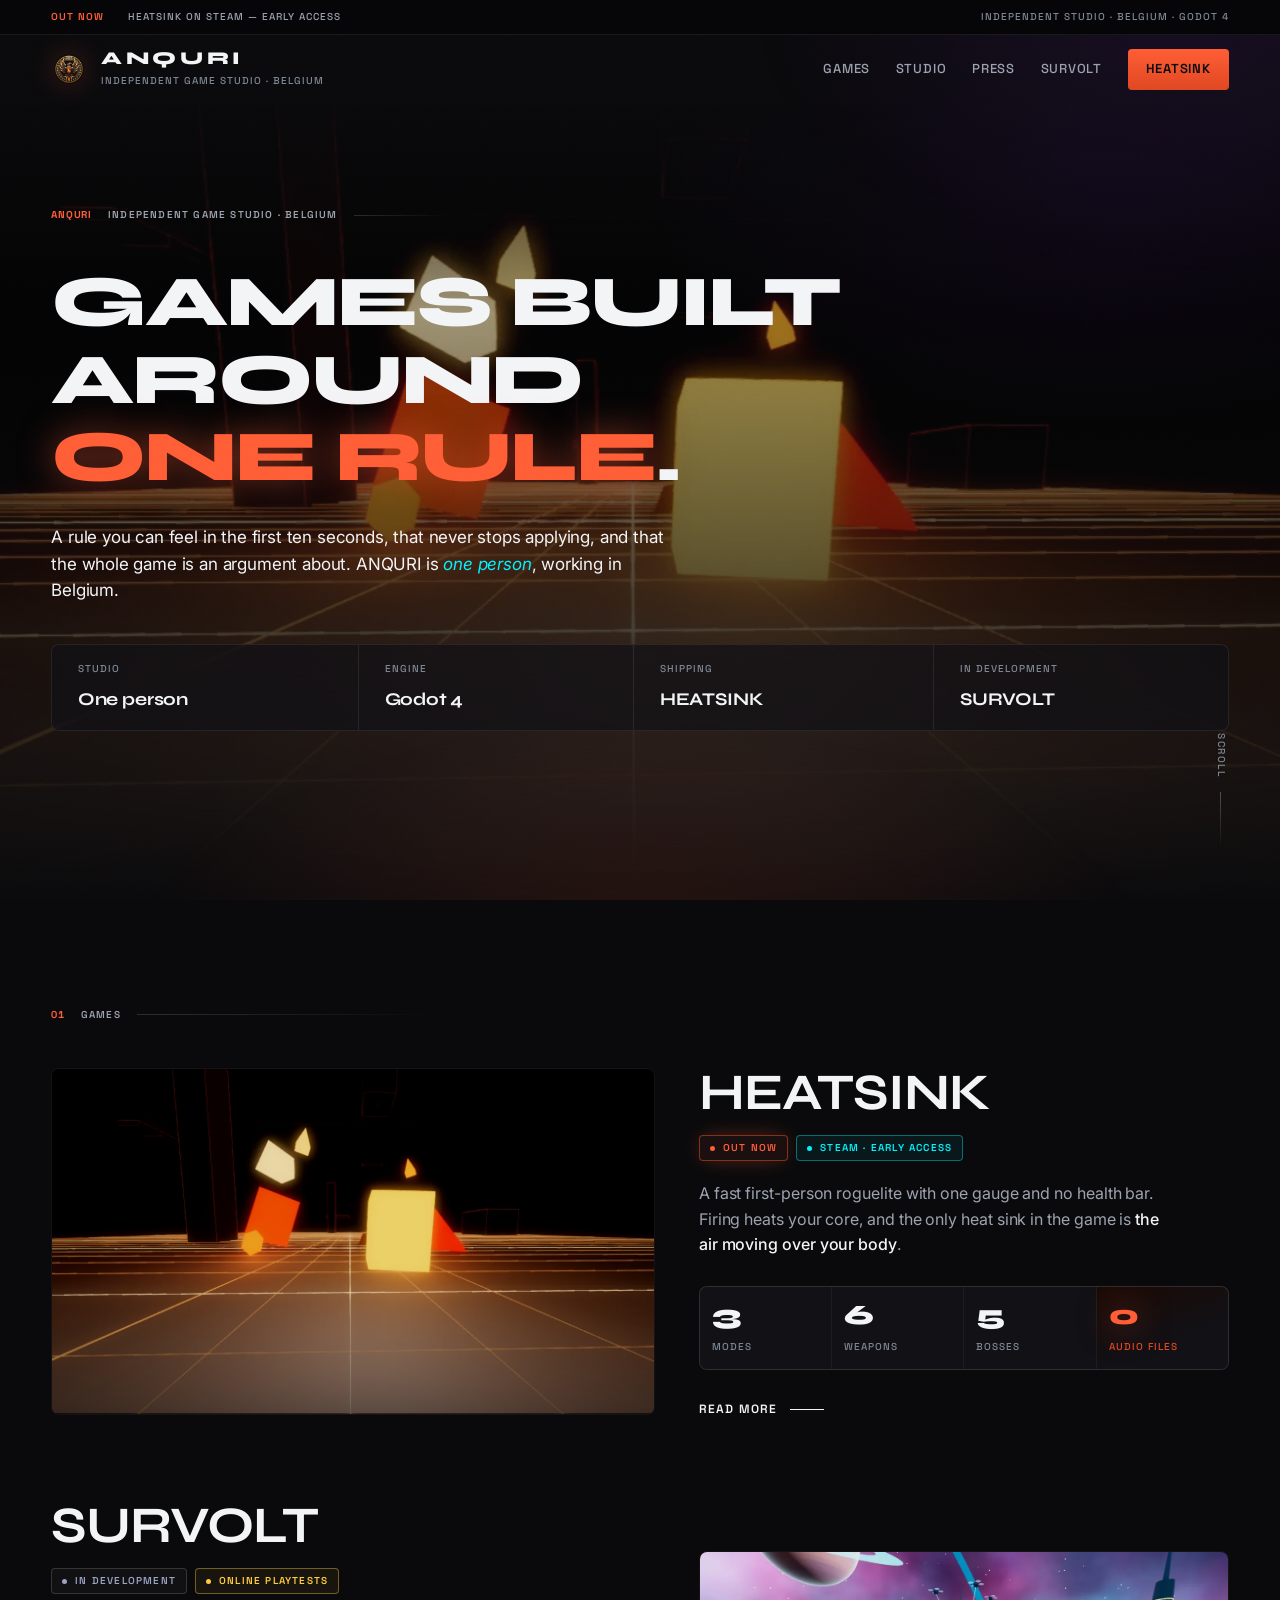
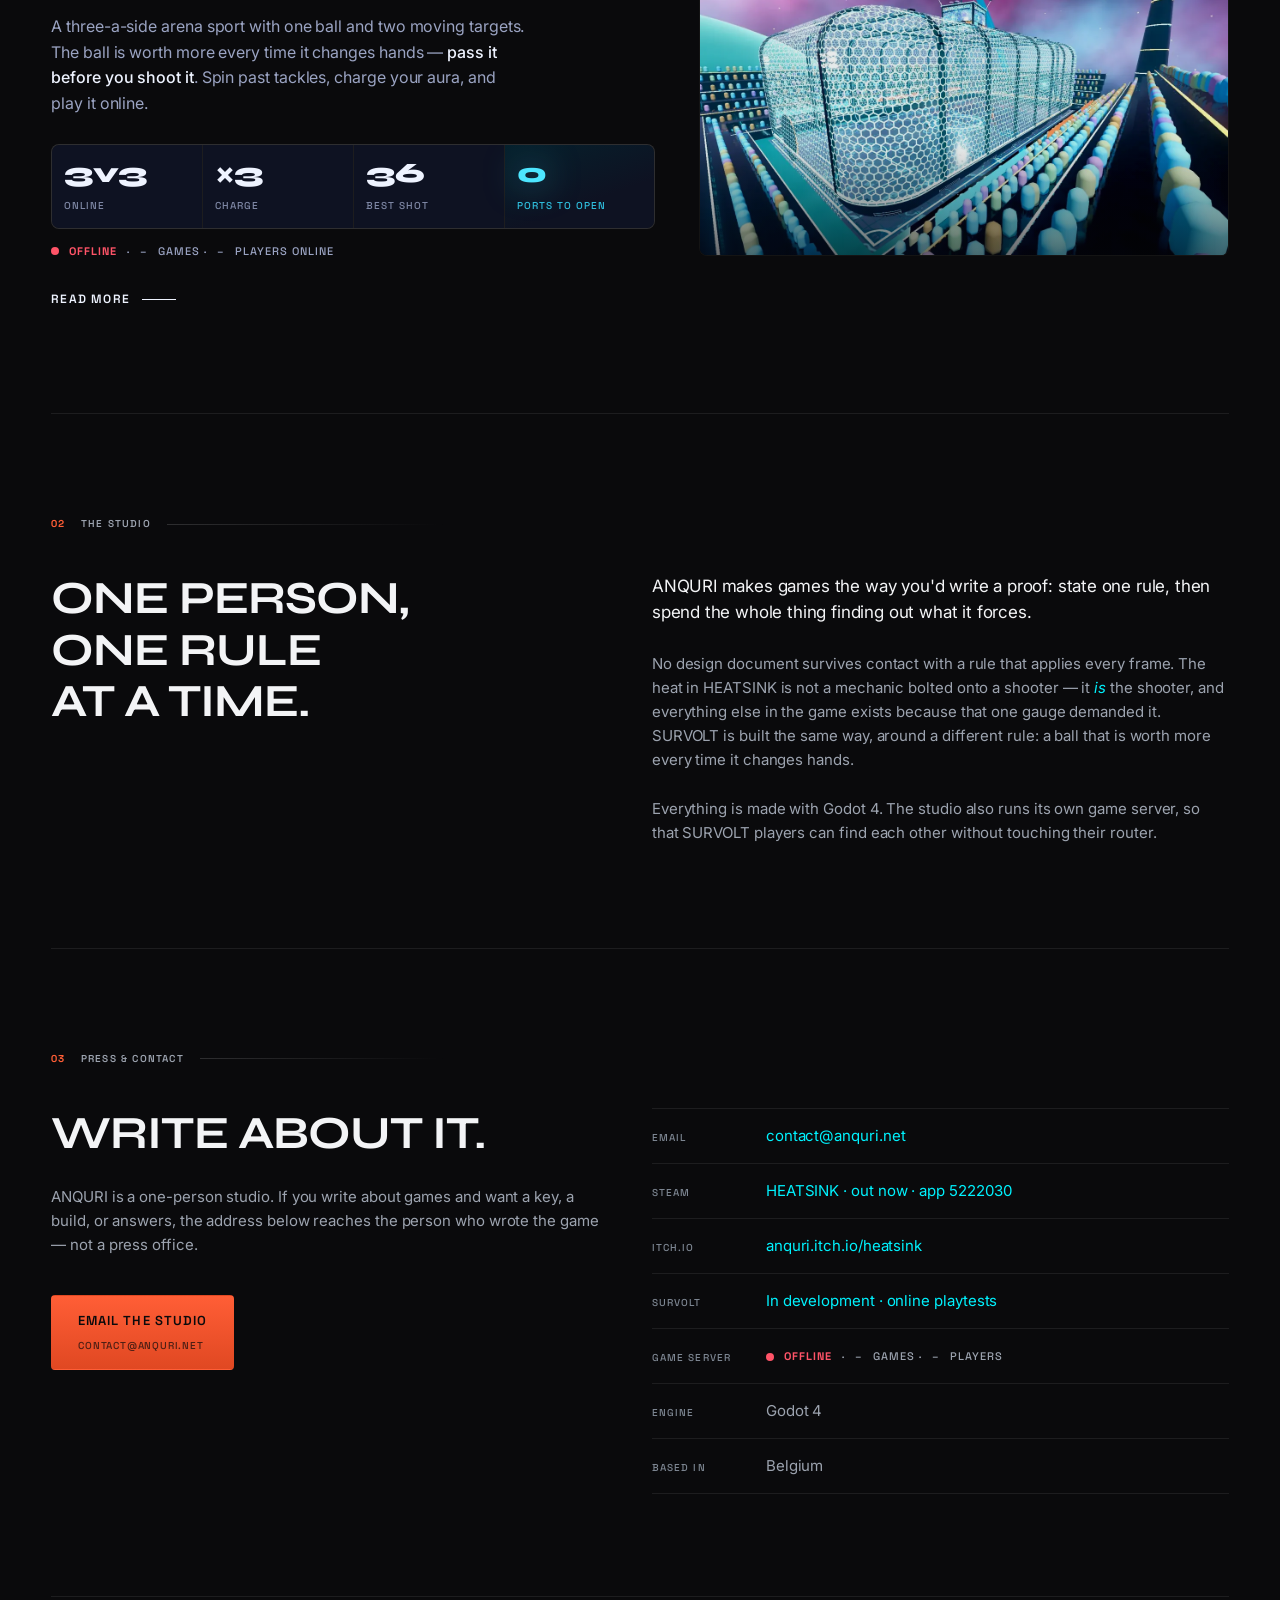
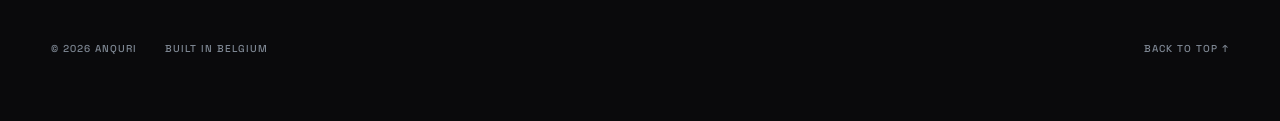
==== commit 1c52ae4e: "SURVOLT : gestes (360, tacles, aura), athlètes, Godot 4.7" ====
--- a/index.html
+++ b/index.html
@@ -166,7 +166,8 @@
           </div>
           <p class="hook">A three-a-side arena sport with one ball and two moving
           targets. The ball is worth more every time it changes hands — <em>pass
-          it before you shoot it</em>.</p>
+          it before you shoot it</em>. Spin past tackles, charge your aura, and
+          play it online.</p>
 
           <div class="stats inline">
             <div><b>3v3</b><span>Online</span></div>
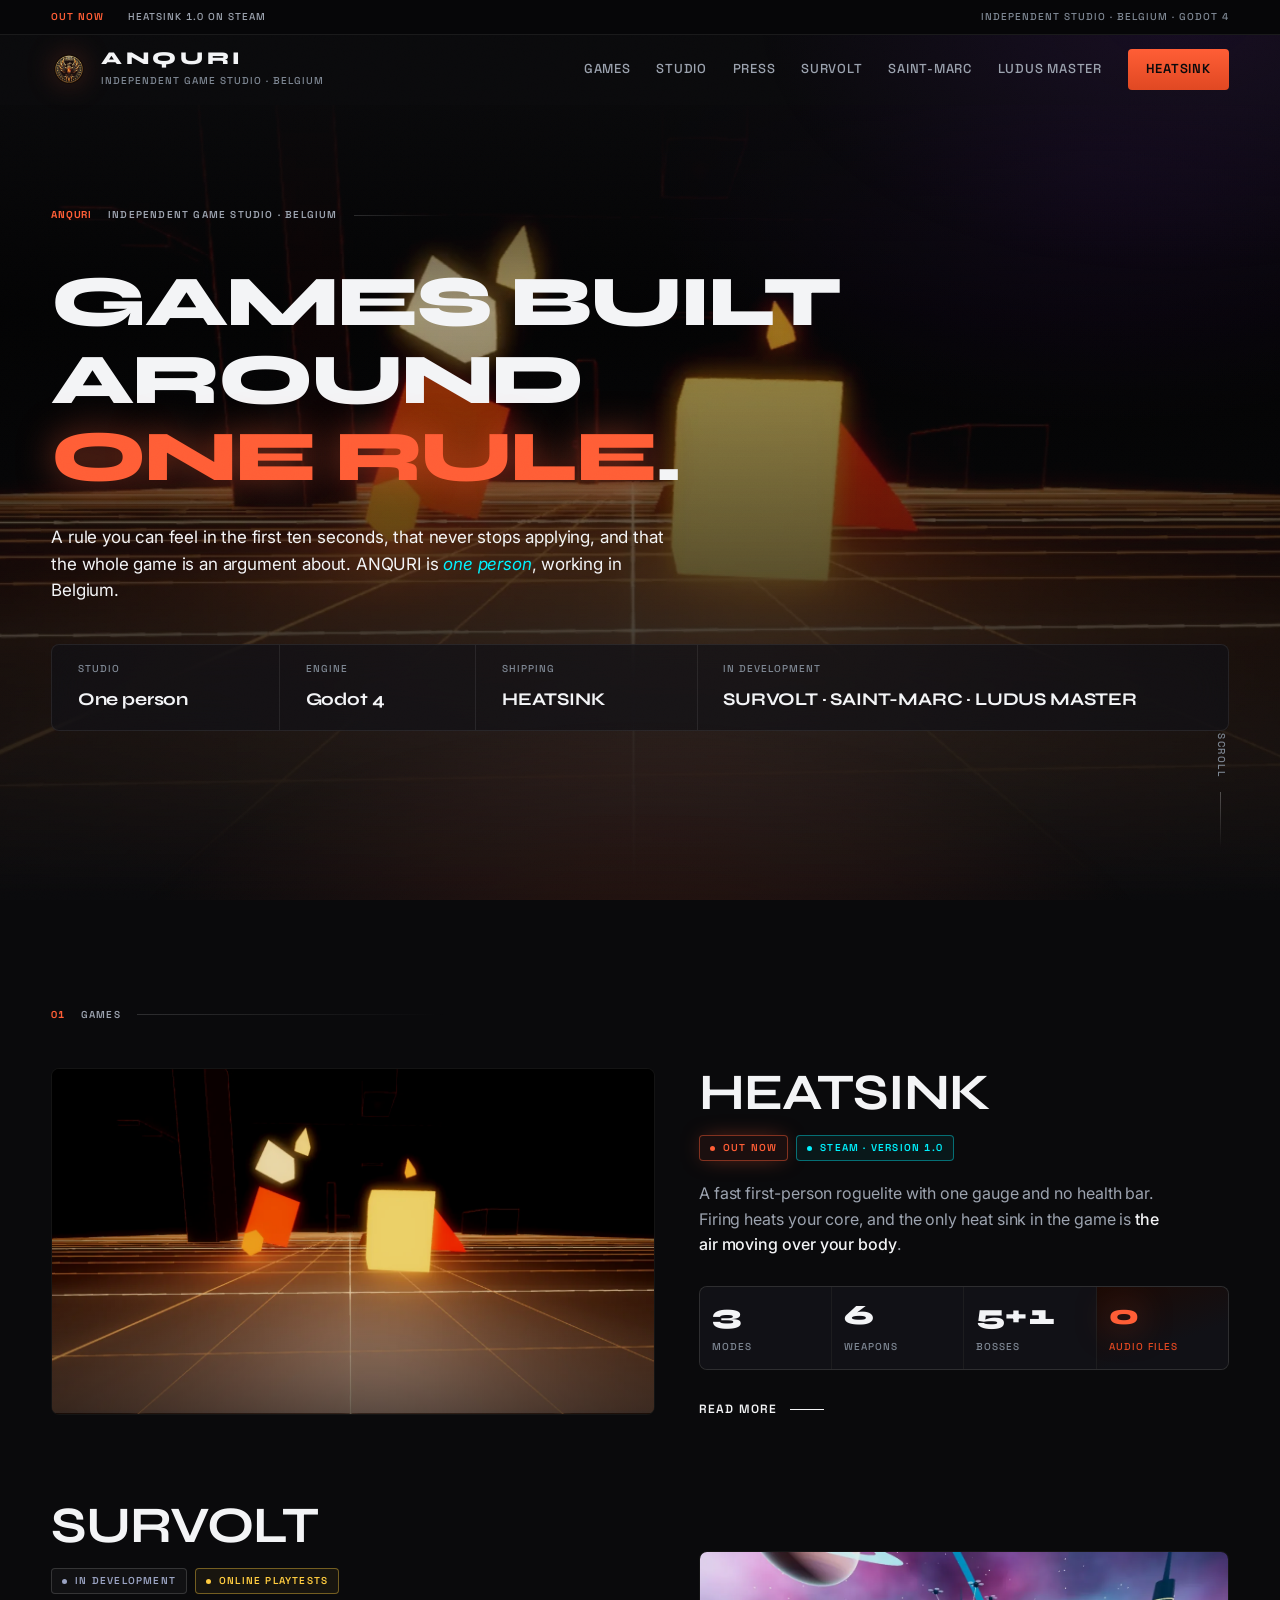
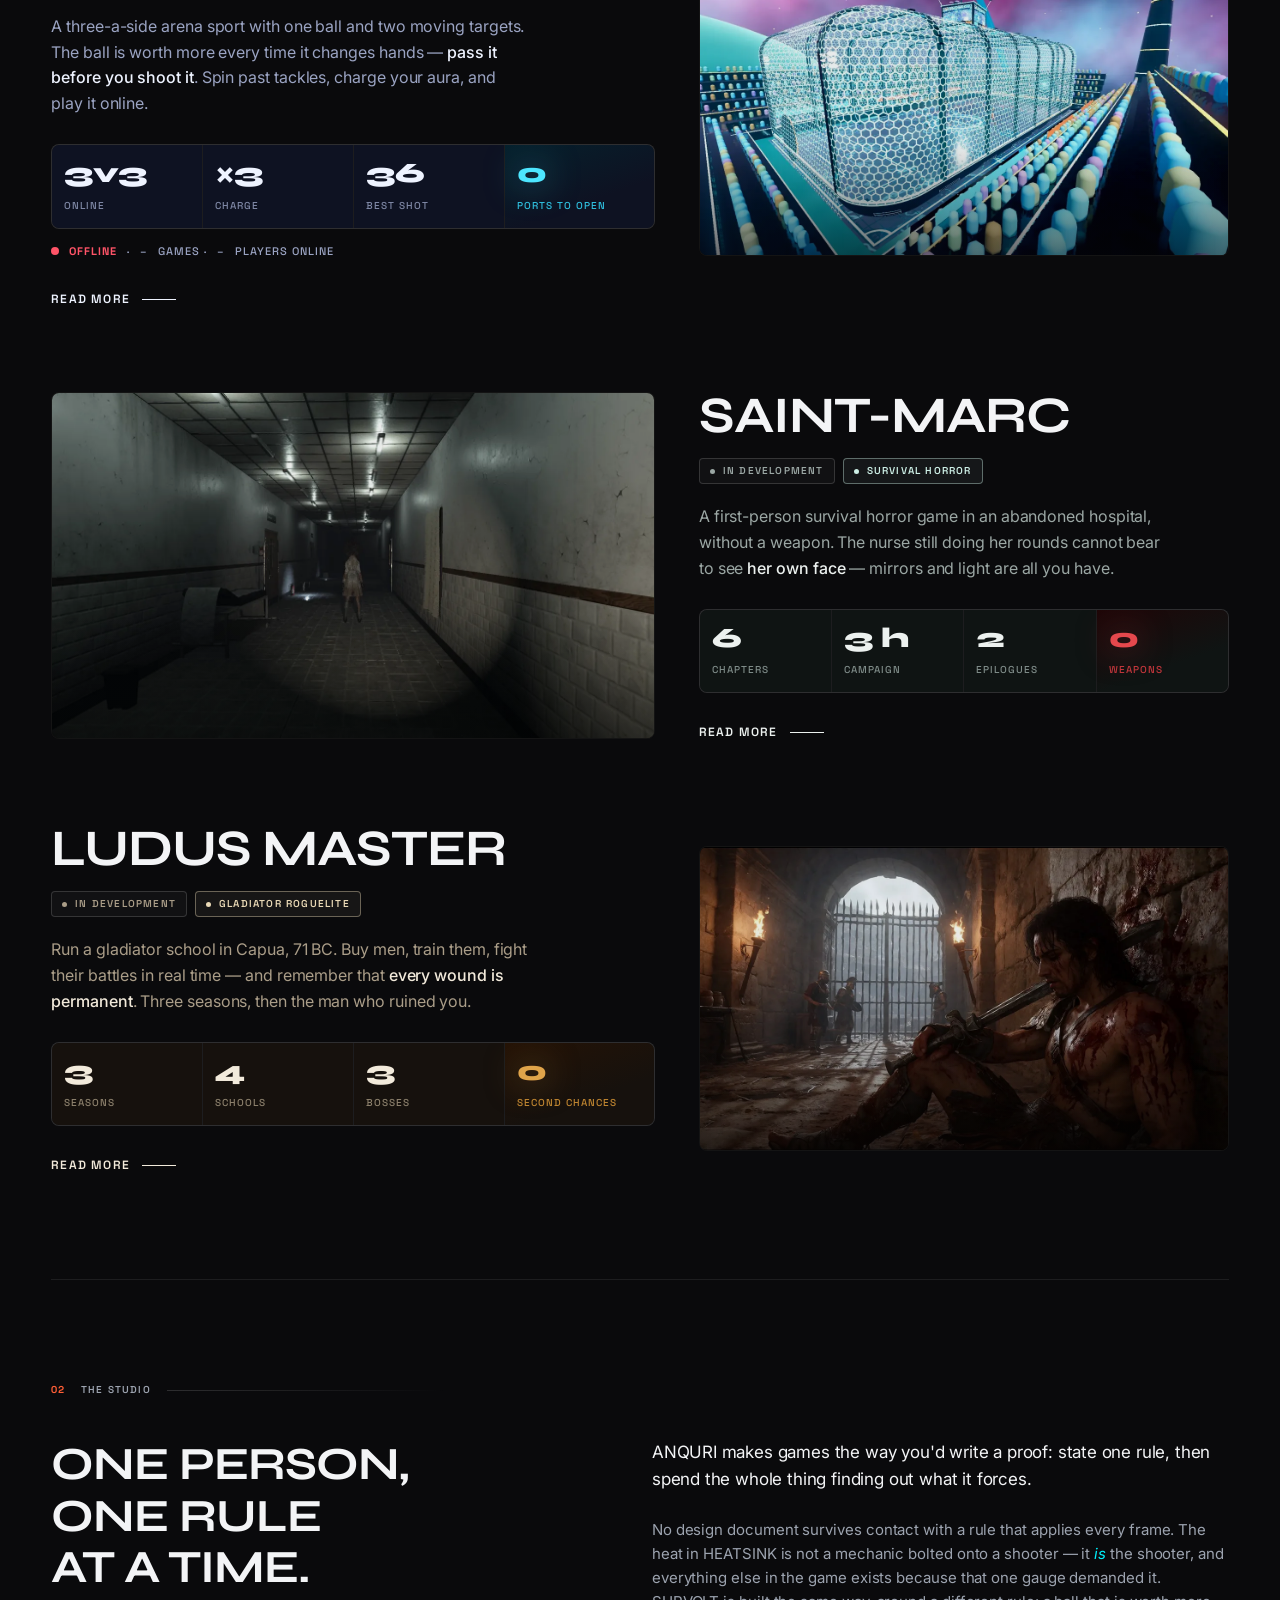
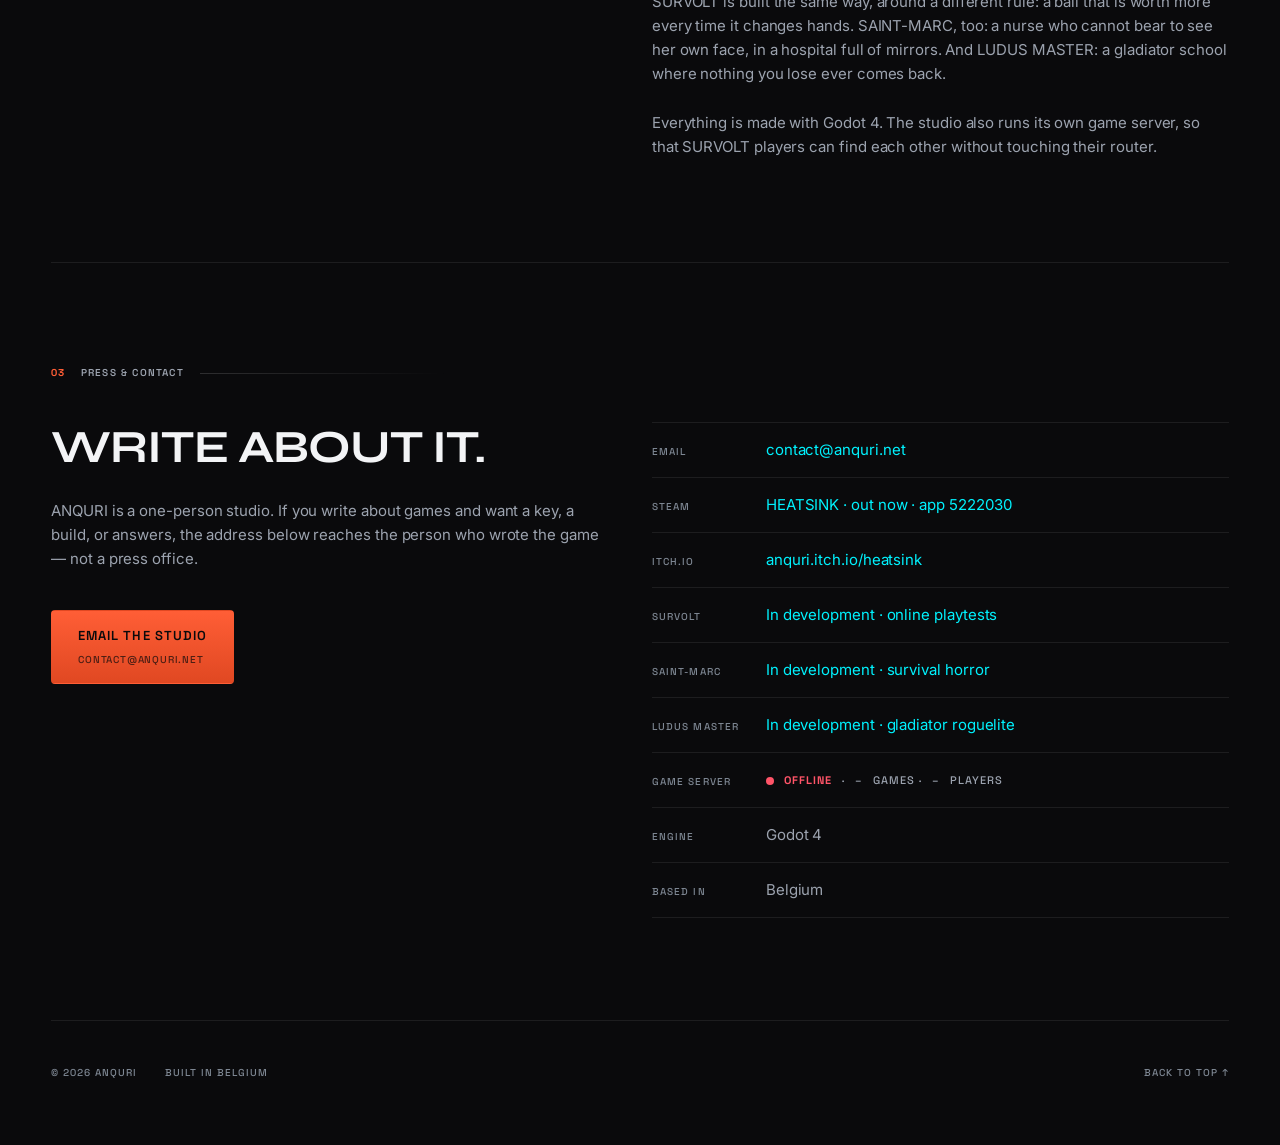
==== commit 16491cd7: "Ajoute Ludus Master" ====
--- a/index.html
+++ b/index.html
@@ -4,7 +4,7 @@
 <meta charset="utf-8">
 <meta name="viewport" content="width=device-width, initial-scale=1">
 <title>ANQURI — independent game studio</title>
-<meta name="description" content="ANQURI is a one-person game studio in Belgium. Games built around a single rule you can feel in the first ten seconds. HEATSINK is out on Steam; SURVOLT, a 3v3 online arena sport, is in development.">
+<meta name="description" content="ANQURI is a one-person game studio in Belgium. Games built around a single rule you can feel in the first ten seconds. HEATSINK is out on Steam; SURVOLT, a 3v3 online arena sport, SAINT-MARC, a first-person survival horror game, and LUDUS MASTER, a gladiator-school roguelite, are in development.">
 <link rel="canonical" href="https://anquri.net/">
 
 <meta property="og:site_name" content="ANQURI">
@@ -26,7 +26,7 @@
 <link rel="preconnect" href="https://fonts.googleapis.com">
 <link rel="preconnect" href="https://fonts.gstatic.com" crossorigin>
 <link rel="stylesheet" href="https://fonts.googleapis.com/css2?family=Inter:wght@400;500;600&family=Space+Grotesk:wght@500;600;700&family=Syne:wght@700;800&display=swap">
-<link rel="stylesheet" href="style.css?v=3">
+<link rel="stylesheet" href="style.css?v=5">
 <link rel="preload" as="image" href="img/heatsink-keyart.webp" fetchpriority="high">
 <link rel="preconnect" href="https://lobby.anquri.net">
 
@@ -55,7 +55,7 @@
   <span class="read">300 K</span>
 </div>
 
-<div class="strip"><div class="strip-in"><b>Out now</b> <a href="https://store.steampowered.com/app/5222030/" rel="noopener">HEATSINK on Steam — Early Access</a> <span class="right">Independent studio · Belgium · Godot 4</span></div></div>
+<div class="strip"><div class="strip-in"><b>Out now</b> <a href="https://store.steampowered.com/app/5222030/" rel="noopener">HEATSINK 1.0 on Steam</a> <span class="right">Independent studio · Belgium · Godot 4</span></div></div>
 
 <header class="top">
   <div class="top-in">
@@ -70,7 +70,9 @@
       <a href="#games">Games</a>
       <a href="#studio" class="hide-s">Studio</a>
       <a href="#contact" class="hide-s">Press</a>
-      <a href="survolt.html">SURVOLT</a>
+      <a href="survolt.html" class="hide-s">SURVOLT</a>
+      <a href="saint-marc.html" class="hide-s">SAINT-MARC</a>
+      <a href="ludus-master.html" class="hide-s">LUDUS MASTER</a>
       <a class="cta" href="heatsink.html">HEATSINK</a>
     </nav>
   </div>
@@ -93,7 +95,7 @@
       <div><dt>Studio</dt><dd>One person</dd></div>
       <div><dt>Engine</dt><dd>Godot 4</dd></div>
       <div><dt>Shipping</dt><dd>HEATSINK</dd></div>
-      <div><dt>In development</dt><dd>SURVOLT</dd></div>
+      <div><dt>In development</dt><dd>SURVOLT · SAINT-MARC · LUDUS MASTER</dd></div>
     </dl>
   </div>
   <span class="scroll-hint" aria-hidden="true">Scroll</span>
@@ -132,7 +134,7 @@
           </div>
           <div class="states">
             <span class="state out">Out now</span>
-            <span class="state soon">Steam · Early Access</span>
+            <span class="state soon">Steam · Version 1.0</span>
           </div>
           <p class="hook">A fast first-person roguelite with one gauge and no
           health bar. Firing heats your core, and the only heat sink in the game
@@ -141,7 +143,7 @@
           <div class="stats inline">
             <div><b>3</b><span>Modes</span></div>
             <div><b>6</b><span>Weapons</span></div>
-            <div><b>5</b><span>Bosses</span></div>
+            <div><b>5+1</b><span>Bosses</span></div>
             <div class="flame"><b>0</b><span>Audio files</span></div>
           </div>
 
@@ -179,6 +181,66 @@
           <p class="live-mini" data-lobby="https://lobby.anquri.net" data-state="wait"><span class="dot"></span><b class="live-state"><span>Checking server…</span></b> · <span data-k="games">–</span> games · <span data-k="players">–</span> players online</p>
 
           <a class="more" href="survolt.html">Read more<span class="sr"> about SURVOLT</span></a>
+        </div>
+      </article>
+
+      <!-- SAINT-MARC : la rangée prend les couleurs du jeu (classe t-marc, voir
+           style.css § 19) -->
+      <article class="game t-marc">
+        <a class="art rise" href="saint-marc.html" tabindex="-1" aria-hidden="true">
+          <img src="img/saint-marc-keyart.webp" width="1232" height="706" alt=""
+               loading="lazy" decoding="async">
+        </a>
+        <div class="rise" style="--d:1">
+          <div class="title">
+            <h2>SAINT-MARC</h2>
+          </div>
+          <div class="states">
+            <span class="state">In development</span>
+            <span class="state soon">Survival horror</span>
+          </div>
+          <p class="hook">A first-person survival horror game in an abandoned
+          hospital, without a weapon. The nurse still doing her rounds cannot bear
+          to see <em>her own face</em> — mirrors and light are all you have.</p>
+
+          <div class="stats inline">
+            <div><b>6</b><span>Chapters</span></div>
+            <div><b>3 h</b><span>Campaign</span></div>
+            <div><b>2</b><span>Epilogues</span></div>
+            <div class="flame"><b>0</b><span>Weapons</span></div>
+          </div>
+
+          <a class="more" href="saint-marc.html">Read more<span class="sr"> about SAINT-MARC</span></a>
+        </div>
+      </article>
+
+      <!-- LUDUS MASTER : la rangée prend les couleurs du jeu (classe t-ludus,
+           voir style.css § 20) -->
+      <article class="game t-ludus">
+        <a class="art rise" href="ludus-master.html" tabindex="-1" aria-hidden="true">
+          <img src="img/ludus-keyart.webp" width="1232" height="706" alt=""
+               loading="lazy" decoding="async">
+        </a>
+        <div class="rise" style="--d:1">
+          <div class="title">
+            <h2>LUDUS MASTER</h2>
+          </div>
+          <div class="states">
+            <span class="state">In development</span>
+            <span class="state soon">Gladiator roguelite</span>
+          </div>
+          <p class="hook">Run a gladiator school in Capua, 71 BC. Buy men, train
+          them, fight their battles in real time — and remember that <em>every
+          wound is permanent</em>. Three seasons, then the man who ruined you.</p>
+
+          <div class="stats inline">
+            <div><b>3</b><span>Seasons</span></div>
+            <div><b>4</b><span>Schools</span></div>
+            <div><b>3</b><span>Bosses</span></div>
+            <div class="flame"><b>0</b><span>Second chances</span></div>
+          </div>
+
+          <a class="more" href="ludus-master.html">Read more<span class="sr"> about LUDUS MASTER</span></a>
         </div>
       </article>
 
@@ -221,7 +283,9 @@
         shooter — it <em>is</em> the shooter, and everything else in the game
         exists because that one gauge demanded it. SURVOLT is built the same way,
         around a different rule: a ball that is worth more every time it
-        changes hands.</p>
+        changes hands. SAINT-MARC, too: a nurse who cannot bear to see her
+        own face, in a hospital full of mirrors. And LUDUS MASTER: a
+        gladiator school where nothing you lose ever comes back.</p>
         <p class="muted">Everything is made with Godot 4. The studio also runs its
         own game server, so that SURVOLT players can find each other without
         touching their router.</p>
@@ -247,6 +311,8 @@
         <div><dt>Steam</dt><dd><a href="https://store.steampowered.com/app/5222030/" rel="noopener">HEATSINK · out now · app 5222030</a></dd></div>
         <div><dt>itch.io</dt><dd><a href="https://anquri.itch.io/heatsink" rel="noopener">anquri.itch.io/heatsink</a></dd></div>
         <div><dt>SURVOLT</dt><dd><a href="survolt.html">In development · online playtests</a></dd></div>
+        <div><dt>SAINT-MARC</dt><dd><a href="saint-marc.html">In development · survival horror</a></dd></div>
+        <div><dt>LUDUS MASTER</dt><dd><a href="ludus-master.html">In development · gladiator roguelite</a></dd></div>
         <div><dt>Game server</dt><dd>
           <span class="live-mini" data-lobby="https://lobby.anquri.net" data-state="wait"><span class="dot"></span><b class="live-state"><span>Checking…</span></b> · <span data-k="games">–</span> games · <span data-k="players">–</span> players</span>
         </dd></div>
@@ -265,6 +331,6 @@
 </div>
 </main>
 
-<script src="site.js?v=3" defer></script>
+<script src="site.js?v=5" defer></script>
 </body>
 </html>
--- a/style.css
+++ b/style.css
@@ -17,6 +17,8 @@
      9. règles       10. chiffres   11. boutons          12. contact
     13. pied de page 14. révélations 15. adaptatif       16. confort
     17. SURVOLT, le même site sous tension               18. serveur en ligne
+    19. SAINT-MARC, le même site après l'extinction des feux
+    20. LUDUS MASTER, le même site à la lueur des torches
    ═══════════════════════════════════════════════════════════════════════════ */
 
 /* ── 1. jetons ─────────────────────────────────────────────────────────── */
@@ -587,6 +589,104 @@
 .lines .live-mini{margin:0}
 .game .live-mini{display:flex;flex-wrap:wrap}
 
+/* ── 19. SAINT-MARC, le même site après l'extinction des feux ────────────
+   La page de SAINT-MARC (et sa rangée dans le catalogue) reprend la mise en
+   page du studio ; seuls les jetons changent. Le noir tire sur le vert d'un
+   couloir d'hôpital la nuit, la braise devient le rouge du sang (tout ce qui
+   s'actionne), le cyan devient le blanc d'un néon (la technique, les liens).
+   La jauge est un pouls : elle se remplit du calme (64) à la panique (172).
+   ──────────────────────────────────────────────────────────────────────── */
+.t-marc{
+  --void:#040606;
+  --forge:#070909;
+  --slag:#0F1413;
+  --slag-2:#151C1B;
+  --glass:rgba(15,20,19,.72);
+  --glass-2:rgba(21,28,27,.86);
+
+  --ink:#ECF1EF;
+  --ash:#9BA7A4;
+  --ash-2:#7F8C89;
+
+  --ember:#E5484D;          /* le sang : c'est lui qui s'actionne ici */
+  --ember-dim:#C2363B;
+  --brass:#CDEFE6;          /* le blanc d'un néon : la couleur technique */
+  --gold:#FFFFFF;
+  --violet:#3F7A6C;         /* le vert malade des murs : la lueur d'ambiance */
+  --white-hot:#FFF4F2;
+
+  --ember-rgb:229,72,77;
+  --brass-rgb:205,239,230;
+  --violet-rgb:63,122,108;
+  --void-rgb:4,6,6;
+  --on-accent:#140405;
+  --on-accent-rgb:20,4,5;
+  --flame-bg:#1E0708;
+  --gauge-fill:linear-gradient(to top,#20302D 0%,#3F7A6C 30%,#9A3236 62%,#E5484D 86%,#FFF4F2 100%);
+}
+body.t-marc{background:var(--forge)}
+.t-marc .hero .wordmark{width:min(620px,82%)}
+.t-marc .hero-bg img{object-position:center 50%}
+/* le mot qui chauffe devient le mot qui saigne, sous un halo de néon */
+.t-marc .glow{text-shadow:0 0 28px rgba(229,72,77,.5),0 0 70px rgba(205,239,230,.12)}
+/* la voix intérieure : ce que le personnage se dit, cité tel quel */
+.voice{margin:0;padding:0;list-style:none;display:grid;gap:clamp(14px,1.8vw,22px)}
+.voice li{margin:0;padding:0 0 0 18px;border-left:2px solid rgba(var(--ember-rgb),.55);
+  font-family:"Space Grotesk",system-ui,sans-serif;font-size:var(--t-lede);line-height:1.45;color:var(--ink)}
+.voice li small{display:block;margin-top:6px;font-family:inherit;font-size:var(--t-label);
+  letter-spacing:.11em;text-transform:uppercase;color:var(--ash-2)}
+
+/* ── 20. LUDUS MASTER, le même site à la lueur des torches ──────────────
+   La page de LUDUS MASTER (et sa rangée dans le catalogue) reprend la mise en
+   page du studio ; seuls les jetons changent. Le noir tire sur la pierre
+   d'un couloir de ludus, la braise devient l'or des torches et du bronze
+   (tout ce qui s'actionne), le cyan devient l'os du sable (la technique, les
+   liens), et la lueur d'ambiance est le sang séché sur les murs. La jauge est
+   la faveur de la foule : elle monte du silence (0 %) à la clameur (100 %).
+   ──────────────────────────────────────────────────────────────────────── */
+.t-ludus{
+  --void:#070504;
+  --forge:#0C0907;
+  --slag:#16110D;
+  --slag-2:#1E1712;
+  --glass:rgba(22,17,13,.72);
+  --glass-2:rgba(30,23,18,.86);
+
+  --ink:#F2EADB;
+  --ash:#AA9D88;
+  --ash-2:#8C806C;
+
+  --ember:#E0A44A;          /* l'or des torches : c'est lui qui s'actionne ici */
+  --ember-dim:#BF8530;
+  --brass:#EAD9B6;          /* l'os du sable : la couleur technique */
+  --gold:#FFF1D2;
+  --violet:#8E2A1C;         /* le sang séché des murs : la lueur d'ambiance */
+  --white-hot:#FFF6E6;
+
+  --ember-rgb:224,164,74;
+  --brass-rgb:234,217,182;
+  --violet-rgb:142,42,28;
+  --void-rgb:7,5,4;
+  --on-accent:#1A1006;
+  --on-accent-rgb:26,16,6;
+  --flame-bg:#241306;
+  --gauge-fill:linear-gradient(to top,#2A1A10 0%,#6B2418 28%,#B5401F 52%,#E0A44A 80%,#FFF1D2 100%);
+}
+body.t-ludus{background:var(--forge)}
+.t-ludus .hero .wordmark{width:min(640px,84%)}
+.t-ludus .hero-bg img{object-position:center 40%}
+/* le mot qui chauffe devient le mot qui saigne, sous la lueur d'une torche */
+.t-ludus .glow{text-shadow:0 0 28px rgba(224,164,74,.5),0 0 70px rgba(142,42,28,.35)}
+/* les combos : une ligne par école, la préparation puis ce qu'elle ouvre */
+.combos{margin:0;padding:0;list-style:none;display:grid;gap:clamp(10px,1.4vw,14px)}
+.combos li{display:grid;grid-template-columns:minmax(110px,.8fr) 2fr;gap:6px 18px;
+  padding:14px 0;border-top:1px solid var(--line);align-items:baseline}
+.combos li b{font-family:"Space Grotesk",system-ui,sans-serif;font-size:var(--t-label);
+  letter-spacing:.11em;text-transform:uppercase;color:var(--ash-2);font-weight:600}
+.combos li span{color:var(--ink)}
+.combos li em{color:var(--ember);font-style:normal;font-weight:600}
+@media (max-width:640px){.combos li{grid-template-columns:1fr}}
+
 /* ── 16. confort et impression ─────────────────────────────────────────── */
 @media (prefers-reduced-motion:reduce){
   html{scroll-behavior:auto}
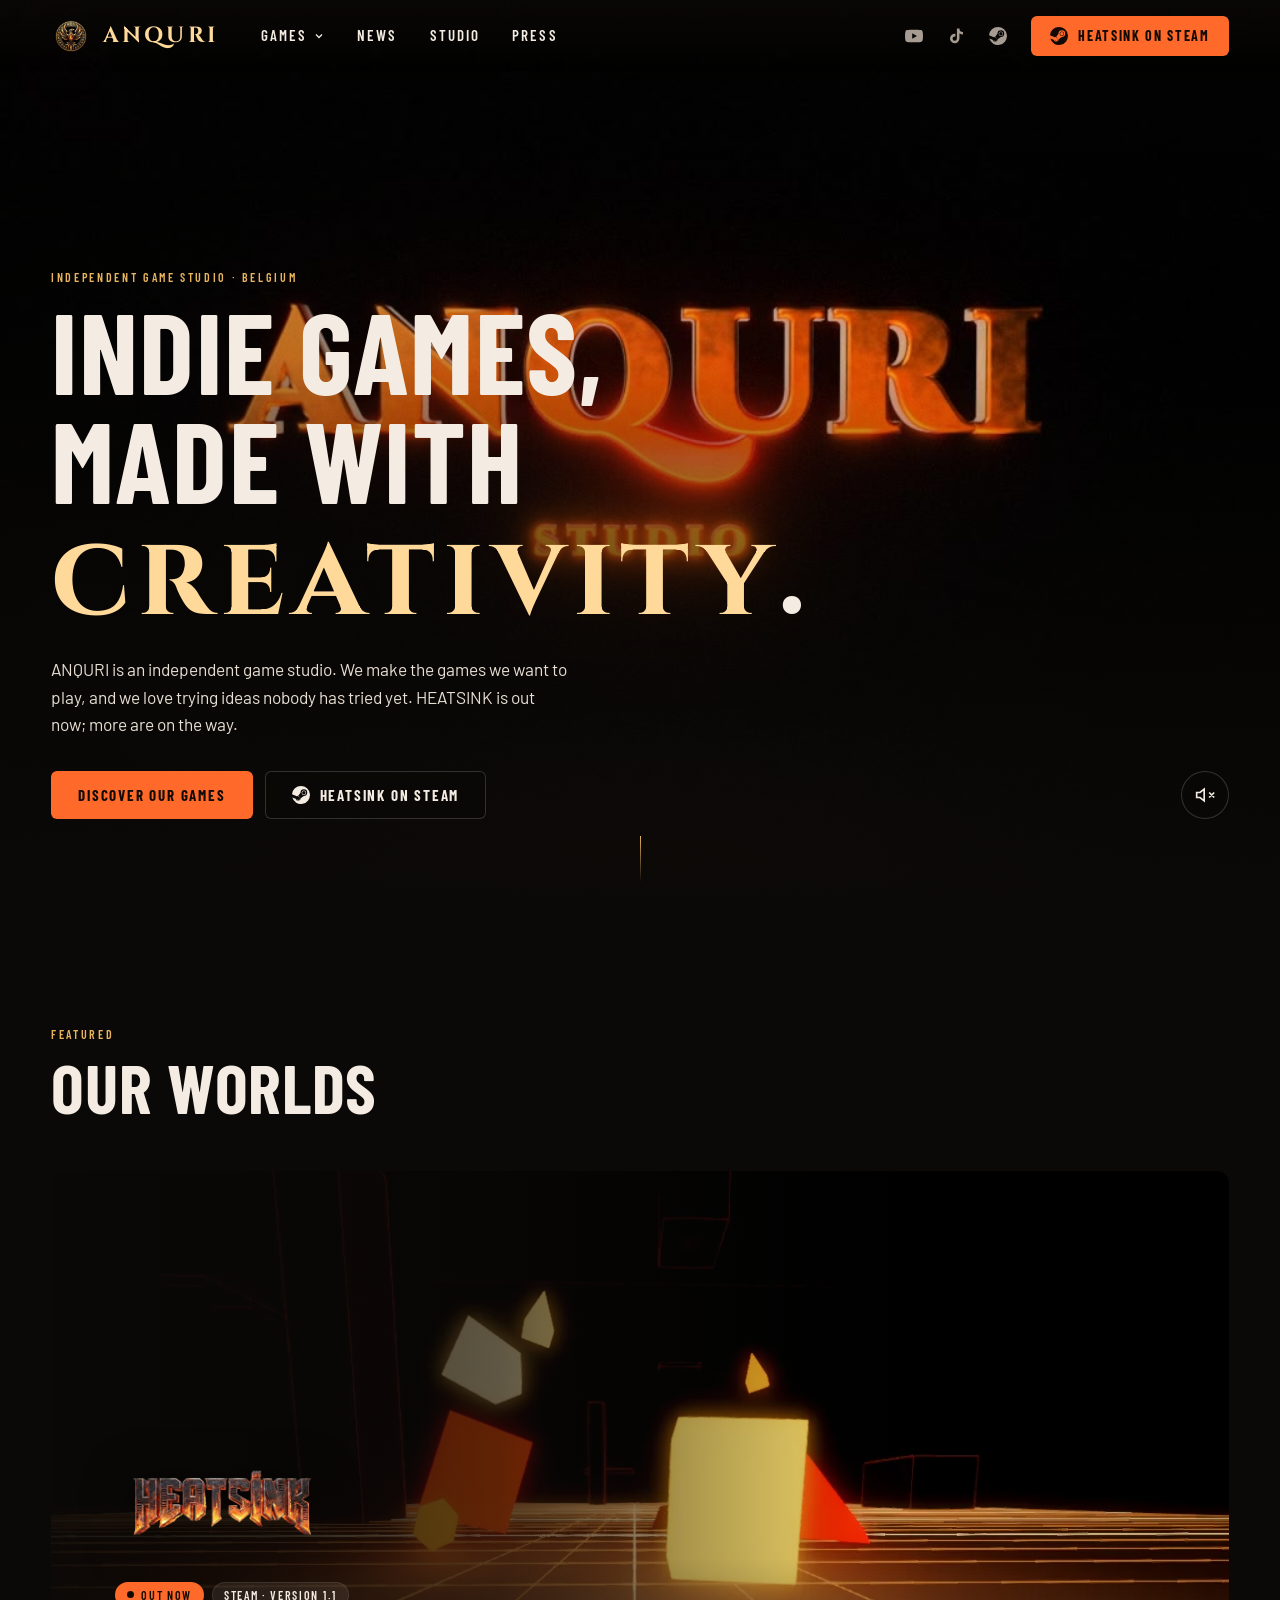
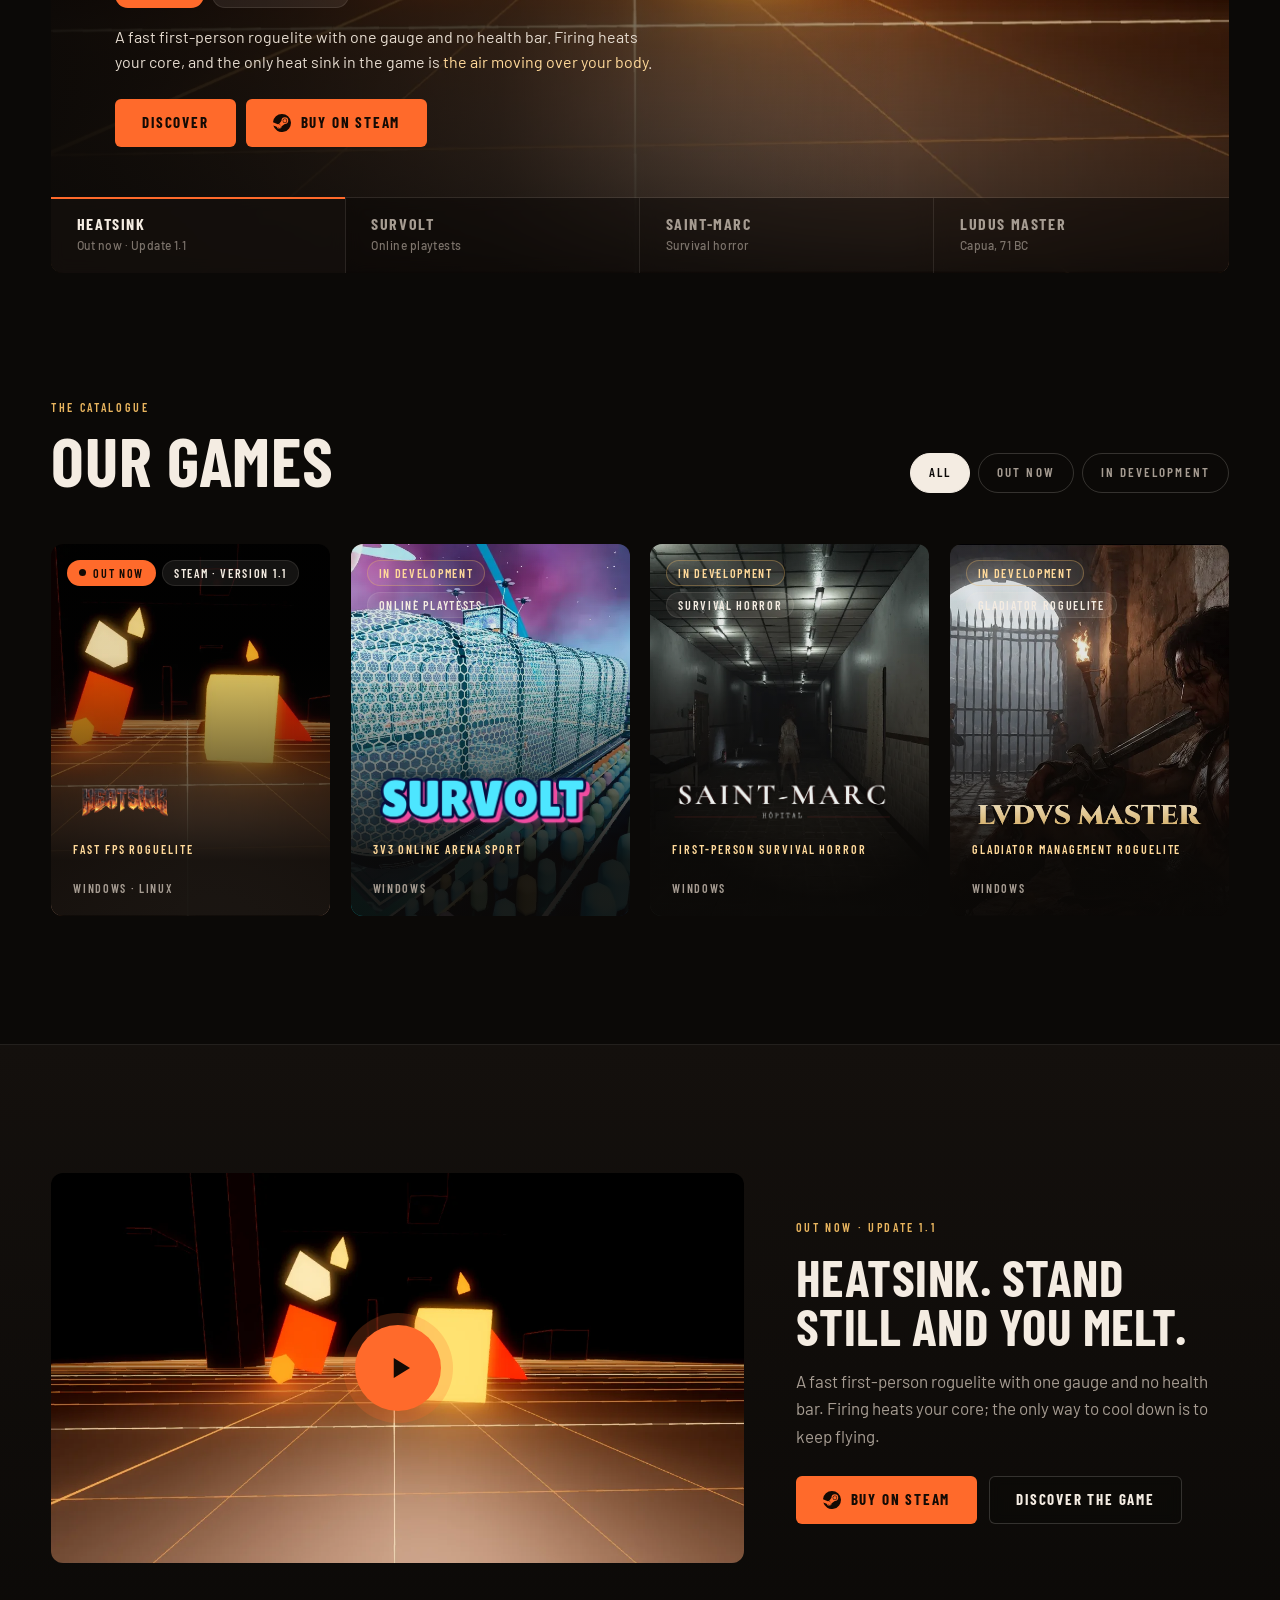
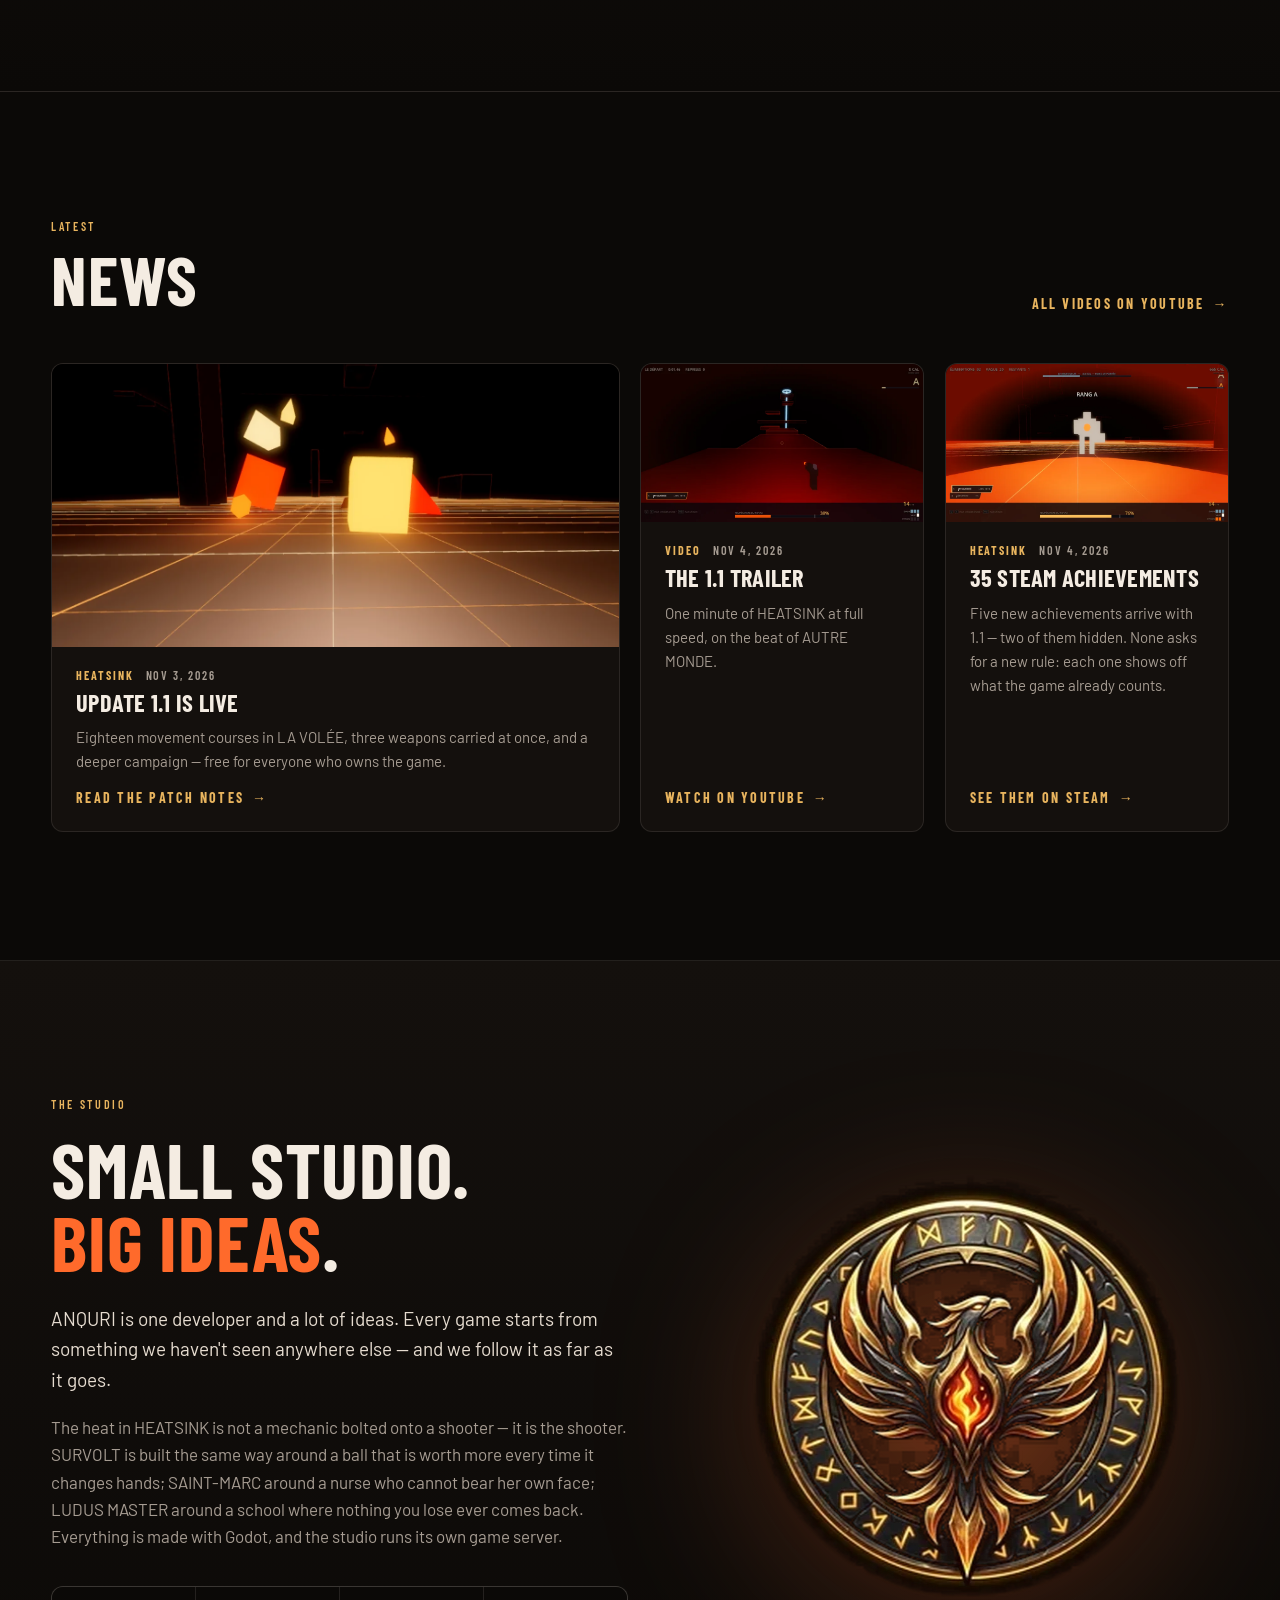
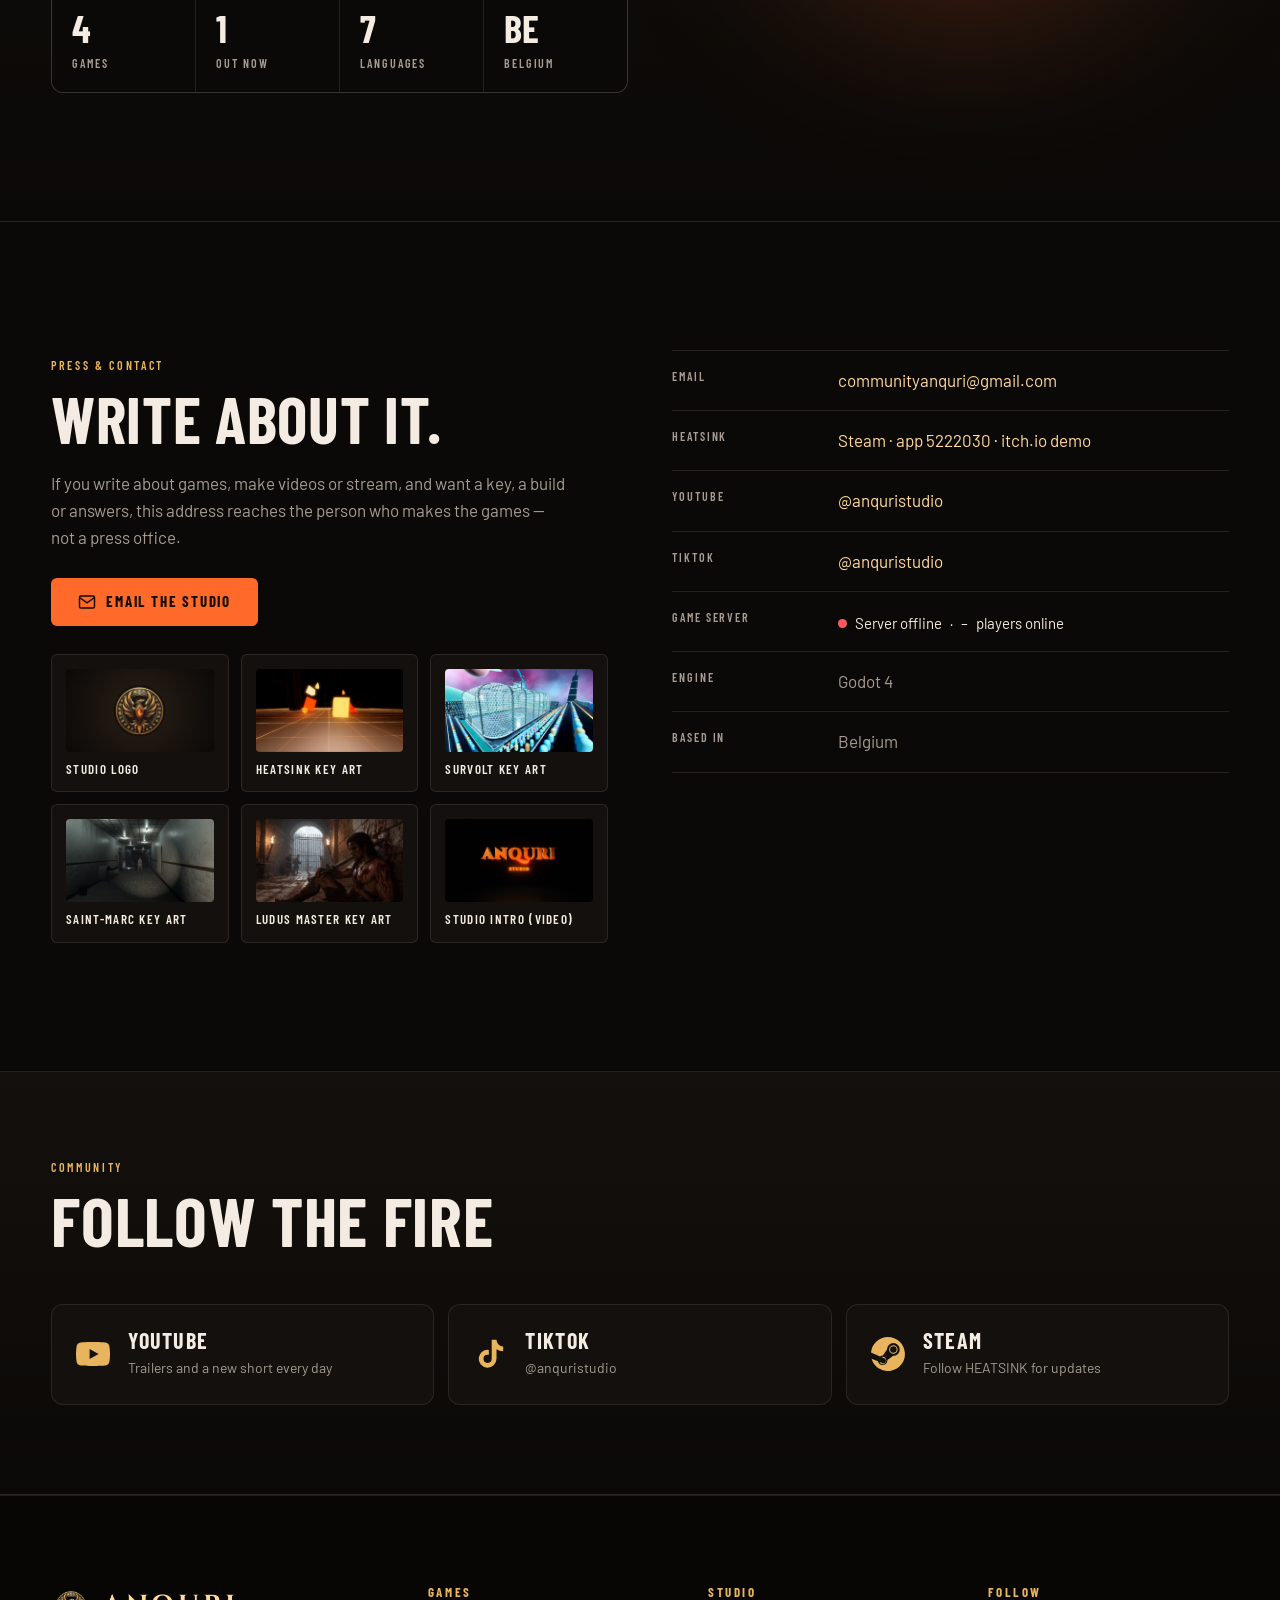
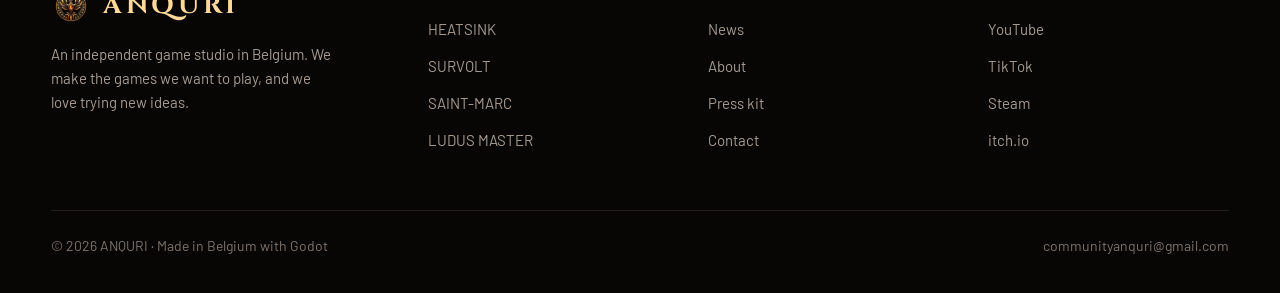
==== commit 6e076b24: "Nouveau site ANQURI : refonte complète, contact communityanquri@gmail.com" ====
--- a/index.html
+++ b/index.html
@@ -4,333 +4,219 @@
 <meta charset="utf-8">
 <meta name="viewport" content="width=device-width, initial-scale=1">
 <title>ANQURI — independent game studio</title>
-<meta name="description" content="ANQURI is a one-person game studio in Belgium. Games built around a single rule you can feel in the first ten seconds. HEATSINK is out on Steam; SURVOLT, a 3v3 online arena sport, SAINT-MARC, a first-person survival horror game, and LUDUS MASTER, a gladiator-school roguelite, are in development.">
+<meta name="description" content="ANQURI is an independent game studio in Belgium. HEATSINK is out now on Steam; SURVOLT, SAINT-MARC and LUDUS MASTER are in development.">
 <link rel="canonical" href="https://anquri.net/">
-
 <meta property="og:site_name" content="ANQURI">
 <meta property="og:title" content="ANQURI — independent game studio">
-<meta property="og:description" content="Games built around a single rule you can feel in the first ten seconds.">
+<meta property="og:description" content="ANQURI is an independent game studio in Belgium. HEATSINK is out now on Steam; SURVOLT, SAINT-MARC and LUDUS MASTER are in development.">
 <meta property="og:type" content="website">
 <meta property="og:url" content="https://anquri.net/">
 <meta property="og:image" content="https://anquri.net/img/og-anquri.jpg">
-<meta property="og:image:width" content="1200">
-<meta property="og:image:height" content="630">
-<meta property="og:image:alt" content="The ANQURI phoenix seal over a glowing perspective grid.">
+<meta property="og:image:alt" content="The ANQURI phoenix seal.">
 <meta name="twitter:card" content="summary_large_image">
-
-<meta name="theme-color" content="#0A0A0C">
+<meta name="theme-color" content="#0B0907">
 <link rel="icon" href="favicon.ico" sizes="32x32">
 <link rel="icon" href="img/anquri-seal.webp" type="image/webp" sizes="512x512">
 <link rel="apple-touch-icon" href="img/apple-touch-icon.png">
-
 <link rel="preconnect" href="https://fonts.googleapis.com">
 <link rel="preconnect" href="https://fonts.gstatic.com" crossorigin>
-<link rel="stylesheet" href="https://fonts.googleapis.com/css2?family=Inter:wght@400;500;600&family=Space+Grotesk:wght@500;600;700&family=Syne:wght@700;800&display=swap">
-<link rel="stylesheet" href="style.css?v=5">
-<link rel="preload" as="image" href="img/heatsink-keyart.webp" fetchpriority="high">
-<link rel="preconnect" href="https://lobby.anquri.net">
-
-<script type="application/ld+json">
-{"@context":"https://schema.org","@type":"Organization","name":"ANQURI",
- "url":"https://anquri.net/","logo":"https://anquri.net/img/anquri-seal.webp",
- "description":"Independent game studio. Games built around a single rule you can feel in the first ten seconds.",
- "address":{"@type":"PostalAddress","addressCountry":"BE"},
- "email":"contact@anquri.net"}
-</script>
+<link rel="stylesheet" href="https://fonts.googleapis.com/css2?family=Barlow:wght@400;500;600&family=Barlow+Condensed:wght@600;700&family=Cinzel:wght@700&display=swap">
+<link rel="stylesheet" href="style.css?v=7">
+<link rel="preload" as="image" href="media/anquri-intro.jpg">
+<script type="application/ld+json">{"@context": "https://schema.org", "@type": "Organization", "name": "ANQURI", "url": "https://anquri.net/", "logo": "https://anquri.net/img/anquri-seal.webp", "email": "communityanquri@gmail.com", "sameAs": ["https://www.youtube.com/@anquristudio", "https://www.tiktok.com/@anquristudio"], "address": {"@type": "PostalAddress", "addressCountry": "BE"}}</script>
 </head>
-<body>
+<body class="">
 <a class="skip" href="#main">Skip to content</a>
-
-<!-- ═══ la jauge ════════════════════════════════════════════════════════════
-     Elle se remplit avec le défilement et affiche une température. Ce n'est
-     pas un ornement : c'est la seule interface de HEATSINK, posée sur le site
-     du studio qui l'écrit. Masquée sous 1100 px et en mode « moins d'animations ».
-     ═══════════════════════════════════════════════════════════════════════ -->
-<div class="gauge" aria-hidden="true">
-  <span class="label">Core temp</span>
-  <div class="track">
-    <div class="ticks"><i style="top:25%"></i><i style="top:50%"></i><i style="top:75%"></i></div>
-    <div class="fill"></div>
-  </div>
-  <span class="read">300 K</span>
-</div>
-
-<div class="strip"><div class="strip-in"><b>Out now</b> <a href="https://store.steampowered.com/app/5222030/" rel="noopener">HEATSINK 1.0 on Steam</a> <span class="right">Independent studio · Belgium · Godot 4</span></div></div>
-
-<header class="top">
-  <div class="top-in">
-    <a class="brand" href="index.html" aria-label="ANQURI — home">
-      <img src="img/anquri-seal.webp" width="512" height="512" alt="">
-      <span>
-        <span class="name">ANQURI</span>
-        <span class="role">Independent game studio · Belgium</span>
-      </span>
-    </a>
-    <nav class="nav" aria-label="Main">
-      <a href="#games">Games</a>
-      <a href="#studio" class="hide-s">Studio</a>
-      <a href="#contact" class="hide-s">Press</a>
-      <a href="survolt.html" class="hide-s">SURVOLT</a>
-      <a href="saint-marc.html" class="hide-s">SAINT-MARC</a>
-      <a href="ludus-master.html" class="hide-s">LUDUS MASTER</a>
-      <a class="cta" href="heatsink.html">HEATSINK</a>
+<header class="head">
+  <div class="head-in">
+    <a class="logo" href="index.html" aria-label="ANQURI — home"><img src="img/anquri-seal.webp" alt="" width="512" height="512"><b>ANQURI</b></a>
+    <nav class="menu" aria-label="Main">
+      <div class="has-mega"><button type="button" aria-expanded="false" aria-controls="mega-games">Games <svg viewBox="0 0 24 24" fill="none" stroke="currentColor" stroke-width="2.5" aria-hidden="true"><path d="m6 9 6 6 6-6"/></svg></button>
+        <div class="mega" id="mega-games"><div class="mega-in"><a class="mega-card" href="heatsink.html"><img class="bg" src="img/heatsink-keyart.webp" alt="" loading="lazy" width="1232" height="706">
+<span class="cap"><b>HEATSINK</b><span>Out now</span></span></a><a class="mega-card" href="survolt.html"><img class="bg" src="img/survolt-keyart.webp" alt="" loading="lazy" width="1232" height="706">
+<span class="cap"><b>SURVOLT</b><span>In development</span></span></a><a class="mega-card" href="saint-marc.html"><img class="bg" src="img/saint-marc-keyart.webp" alt="" loading="lazy" width="1232" height="706">
+<span class="cap"><b>SAINT-MARC</b><span>In development</span></span></a><a class="mega-card" href="ludus-master.html"><img class="bg" src="img/ludus-keyart.webp" alt="" loading="lazy" width="1232" height="706">
+<span class="cap"><b>LUDUS MASTER</b><span>In development</span></span></a></div></div></div>
+      <a href="index.html#news">News</a>
+      <a href="index.html#studio">Studio</a>
+      <a href="index.html#press">Press</a>
     </nav>
+    <div class="head-right"><div class="socials"><a href="https://www.youtube.com/@anquristudio" rel="noopener" aria-label="ANQURI on YouTube"><svg viewBox="0 0 24 24" fill="currentColor" aria-hidden="true"><path d="M23.5 6.2a3 3 0 0 0-2.1-2.1C19.5 3.6 12 3.6 12 3.6s-7.5 0-9.4.5A3 3 0 0 0 .5 6.2 31 31 0 0 0 0 12a31 31 0 0 0 .5 5.8 3 3 0 0 0 2.1 2.1c1.9.5 9.4.5 9.4.5s7.5 0 9.4-.5a3 3 0 0 0 2.1-2.1A31 31 0 0 0 24 12a31 31 0 0 0-.5-5.8zM9.6 15.6V8.4l6.3 3.6-6.3 3.6z"/></svg></a><a href="https://www.tiktok.com/@anquristudio" rel="noopener" aria-label="ANQURI on TikTok"><svg viewBox="0 0 24 24" fill="currentColor" aria-hidden="true"><path d="M16.6 2h-3.4v13.4a2.9 2.9 0 1 1-2.9-2.9c.3 0 .6 0 .9.1V9.1a6.3 6.3 0 1 0 5.4 6.3V8.6a8 8 0 0 0 4.7 1.5V6.7a4.7 4.7 0 0 1-4.7-4.7z"/></svg></a><a href="https://store.steampowered.com/app/5222030/" rel="noopener" aria-label="HEATSINK on Steam"><svg viewBox="0 0 24 24" fill="currentColor" aria-hidden="true"><path d="M12 0a12 12 0 0 0-12 11l6.4 2.7a3.4 3.4 0 0 1 2-.6l2.9-4.2v-.1a4.5 4.5 0 1 1 4.5 4.5h-.1l-4.1 3v.1a3.4 3.4 0 0 1-6.7.7L.4 15.3A12 12 0 1 0 12 0zM7.5 18.2l-1.5-.6a2.5 2.5 0 1 0 1.4-3.4l1.5.6a1.9 1.9 0 1 1-1.4 3.4zm8.3-6.3a3 3 0 1 0 0-6 3 3 0 0 0 0 6zm0-5.3a2.3 2.3 0 1 1 0 4.6 2.3 2.3 0 0 1 0-4.6z"/></svg></a></div><a class="btn primary" href="https://store.steampowered.com/app/5222030/" rel="noopener"><svg viewBox="0 0 24 24" fill="currentColor" aria-hidden="true"><path d="M12 0a12 12 0 0 0-12 11l6.4 2.7a3.4 3.4 0 0 1 2-.6l2.9-4.2v-.1a4.5 4.5 0 1 1 4.5 4.5h-.1l-4.1 3v.1a3.4 3.4 0 0 1-6.7.7L.4 15.3A12 12 0 1 0 12 0zM7.5 18.2l-1.5-.6a2.5 2.5 0 1 0 1.4-3.4l1.5.6a1.9 1.9 0 1 1-1.4 3.4zm8.3-6.3a3 3 0 1 0 0-6 3 3 0 0 0 0 6zm0-5.3a2.3 2.3 0 1 1 0 4.6 2.3 2.3 0 0 1 0-4.6z"/></svg>HEATSINK on Steam</a></div>
+    <button class="burger" type="button" aria-label="Menu" aria-expanded="false" aria-controls="drawer"><span></span><span></span><span></span></button>
   </div>
 </header>
-
-<!-- ═══ le héros ═══════════════════════════════════════════════════════════ -->
-<section class="hero">
-  <div class="hero-bg">
-    <img src="img/heatsink-keyart.webp" width="1232" height="706" alt=""
-         fetchpriority="high" decoding="async">
-  </div>
+<nav class="drawer" id="drawer" aria-label="Mobile">
+  <a href="index.html#games">Games</a><div class="sub"><a href="heatsink.html">HEATSINK</a><a href="survolt.html">SURVOLT</a><a href="saint-marc.html">SAINT-MARC</a><a href="ludus-master.html">LUDUS MASTER</a></div>
+  <a href="index.html#news">News</a><a href="index.html#studio">Studio</a><a href="index.html#press">Press</a>
+  <a class="btn primary" href="https://store.steampowered.com/app/5222030/" rel="noopener"><svg viewBox="0 0 24 24" fill="currentColor" aria-hidden="true"><path d="M12 0a12 12 0 0 0-12 11l6.4 2.7a3.4 3.4 0 0 1 2-.6l2.9-4.2v-.1a4.5 4.5 0 1 1 4.5 4.5h-.1l-4.1 3v.1a3.4 3.4 0 0 1-6.7.7L.4 15.3A12 12 0 1 0 12 0zM7.5 18.2l-1.5-.6a2.5 2.5 0 1 0 1.4-3.4l1.5.6a1.9 1.9 0 1 1-1.4 3.4zm8.3-6.3a3 3 0 1 0 0-6 3 3 0 0 0 0 6zm0-5.3a2.3 2.3 0 1 1 0 4.6 2.3 2.3 0 0 1 0-4.6z"/></svg>HEATSINK on Steam</a>
+  <div class="socials"><a href="https://www.youtube.com/@anquristudio" rel="noopener" aria-label="ANQURI on YouTube"><svg viewBox="0 0 24 24" fill="currentColor" aria-hidden="true"><path d="M23.5 6.2a3 3 0 0 0-2.1-2.1C19.5 3.6 12 3.6 12 3.6s-7.5 0-9.4.5A3 3 0 0 0 .5 6.2 31 31 0 0 0 0 12a31 31 0 0 0 .5 5.8 3 3 0 0 0 2.1 2.1c1.9.5 9.4.5 9.4.5s7.5 0 9.4-.5a3 3 0 0 0 2.1-2.1A31 31 0 0 0 24 12a31 31 0 0 0-.5-5.8zM9.6 15.6V8.4l6.3 3.6-6.3 3.6z"/></svg></a><a href="https://www.tiktok.com/@anquristudio" rel="noopener" aria-label="ANQURI on TikTok"><svg viewBox="0 0 24 24" fill="currentColor" aria-hidden="true"><path d="M16.6 2h-3.4v13.4a2.9 2.9 0 1 1-2.9-2.9c.3 0 .6 0 .9.1V9.1a6.3 6.3 0 1 0 5.4 6.3V8.6a8 8 0 0 0 4.7 1.5V6.7a4.7 4.7 0 0 1-4.7-4.7z"/></svg></a><a href="https://store.steampowered.com/app/5222030/" rel="noopener" aria-label="HEATSINK on Steam"><svg viewBox="0 0 24 24" fill="currentColor" aria-hidden="true"><path d="M12 0a12 12 0 0 0-12 11l6.4 2.7a3.4 3.4 0 0 1 2-.6l2.9-4.2v-.1a4.5 4.5 0 1 1 4.5 4.5h-.1l-4.1 3v.1a3.4 3.4 0 0 1-6.7.7L.4 15.3A12 12 0 1 0 12 0zM7.5 18.2l-1.5-.6a2.5 2.5 0 1 0 1.4-3.4l1.5.6a1.9 1.9 0 1 1-1.4 3.4zm8.3-6.3a3 3 0 1 0 0-6 3 3 0 0 0 0 6zm0-5.3a2.3 2.3 0 1 1 0 4.6 2.3 2.3 0 0 1 0-4.6z"/></svg></a></div>
+</nav>
+<main id="main">
+<section class="hero" aria-label="ANQURI">
+  <img class="poster" src="media/anquri-intro.jpg" alt="" width="1280" height="720">
+  <video autoplay muted loop playsinline preload="metadata" poster="media/anquri-intro.jpg" aria-hidden="true">
+    <source src="media/anquri-intro.mp4" type="video/mp4"></video>
   <div class="hero-in">
-    <p class="tick rise"><b>ANQURI</b> <span>Independent game studio · Belgium</span></p>
-    <h1 class="rise" style="--d:1">Games built around<br><span class="hot glow">one rule</span>.</h1>
-    <p class="lede rise" style="--d:2">A rule you can feel in the first ten seconds,
-    that never stops applying, and that the whole game is an argument about.
-    ANQURI is <em>one person</em>, working in Belgium.</p>
-
-    <dl class="facts rise" style="--d:3">
-      <div><dt>Studio</dt><dd>One person</dd></div>
-      <div><dt>Engine</dt><dd>Godot 4</dd></div>
-      <div><dt>Shipping</dt><dd>HEATSINK</dd></div>
-      <div><dt>In development</dt><dd>SURVOLT · SAINT-MARC · LUDUS MASTER</dd></div>
+    <p class="label rise">Independent game studio · Belgium</p>
+    <h1 class="rise" style="--d:1">Indie games, made with <span class="brand">creativity</span>.</h1>
+    <p class="lede rise" style="--d:2">ANQURI is an independent game studio. We make the games we want to play, and we love trying ideas nobody has tried yet. HEATSINK is out now; more are on the way.</p>
+    <div class="actions rise" style="--d:3"><a class="btn primary" href="#games">Discover our games</a><a class="btn ghost" href="https://store.steampowered.com/app/5222030/" rel="noopener"><svg viewBox="0 0 24 24" fill="currentColor" aria-hidden="true"><path d="M12 0a12 12 0 0 0-12 11l6.4 2.7a3.4 3.4 0 0 1 2-.6l2.9-4.2v-.1a4.5 4.5 0 1 1 4.5 4.5h-.1l-4.1 3v.1a3.4 3.4 0 0 1-6.7.7L.4 15.3A12 12 0 1 0 12 0zM7.5 18.2l-1.5-.6a2.5 2.5 0 1 0 1.4-3.4l1.5.6a1.9 1.9 0 1 1-1.4 3.4zm8.3-6.3a3 3 0 1 0 0-6 3 3 0 0 0 0 6zm0-5.3a2.3 2.3 0 1 1 0 4.6 2.3 2.3 0 0 1 0-4.6z"/></svg>HEATSINK on Steam</a></div>
+  </div>
+  <button class="sound" type="button" aria-pressed="false" aria-label="Turn sound on"><svg class="off" viewBox="0 0 24 24" fill="none" stroke="currentColor" stroke-width="2" aria-hidden="true"><path d="M11 5 6 9H2v6h4l5 4zM23 9l-6 6M17 9l6 6"/></svg><svg class="on" style="display:none" viewBox="0 0 24 24" fill="none" stroke="currentColor" stroke-width="2" aria-hidden="true"><path d="M11 5 6 9H2v6h4l5 4zM15.5 8.5a5 5 0 0 1 0 7M19 5a10 10 0 0 1 0 14"/></svg></button>
+  <span class="scroll-cue" aria-hidden="true"></span>
+</section>
+
+<section class="sec" aria-labelledby="featured-t">
+  <div class="wrap">
+    <div class="sec-head rise"><div><span class="label">Featured</span><h2 id="featured-t">Our worlds</h2></div></div>
+    <div class="feature rise" data-ms="7000"><div class="slide on" role="tabpanel" id="slide-heatsink" aria-label="HEATSINK">
+  <img class="bg" src="img/heatsink-keyart.webp" alt="" width="1232" height="706">
+  <div class="slide-in"><img class="wm" src="img/heatsink-wordmark.webp" alt="HEATSINK"><div class="chips"><span class="chip out">Out now</span><span class="chip ">Steam · Version 1.1</span></div>
+    <p>A fast first-person roguelite with one gauge and no health bar. Firing heats your core, and the only heat sink in the game is <em>the air moving over your body</em>.</p><div class="actions"><a class="btn primary" href="heatsink.html">Discover</a><a class="btn primary" href="https://store.steampowered.com/app/5222030/" rel="noopener"><svg viewBox="0 0 24 24" fill="currentColor" aria-hidden="true"><path d="M12 0a12 12 0 0 0-12 11l6.4 2.7a3.4 3.4 0 0 1 2-.6l2.9-4.2v-.1a4.5 4.5 0 1 1 4.5 4.5h-.1l-4.1 3v.1a3.4 3.4 0 0 1-6.7.7L.4 15.3A12 12 0 1 0 12 0zM7.5 18.2l-1.5-.6a2.5 2.5 0 1 0 1.4-3.4l1.5.6a1.9 1.9 0 1 1-1.4 3.4zm8.3-6.3a3 3 0 1 0 0-6 3 3 0 0 0 0 6zm0-5.3a2.3 2.3 0 1 1 0 4.6 2.3 2.3 0 0 1 0-4.6z"/></svg>Buy on Steam</a></div></div>
+</div><div class="slide" role="tabpanel" id="slide-survolt" aria-label="SURVOLT">
+  <img class="bg" src="img/survolt-keyart.webp" alt="" loading="lazy" width="1232" height="706">
+  <div class="slide-in"><img class="wm" src="img/survolt-wordmark.webp" alt="SURVOLT"><div class="chips"><span class="chip dev">In development</span><span class="chip ">Online playtests</span></div>
+    <p>A three-a-side arena sport with one ball and two moving targets. The ball is worth more every time it changes hands — <em>pass it before you shoot it</em>.</p><div class="actions"><a class="btn primary" href="survolt.html">Discover</a></div></div>
+</div><div class="slide" role="tabpanel" id="slide-saint-marc" aria-label="SAINT-MARC">
+  <img class="bg" src="img/saint-marc-keyart.webp" alt="" loading="lazy" width="1232" height="706">
+  <div class="slide-in"><img class="wm" src="img/saint-marc-wordmark.webp" alt="SAINT-MARC"><div class="chips"><span class="chip dev">In development</span><span class="chip ">Survival horror</span></div>
+    <p>A first-person survival horror game in an abandoned hospital, without a weapon. The nurse still doing her rounds cannot bear to see <em>her own face</em>.</p><div class="actions"><a class="btn primary" href="saint-marc.html">Discover</a></div></div>
+</div><div class="slide" role="tabpanel" id="slide-ludus-master" aria-label="LUDUS MASTER">
+  <img class="bg" src="img/ludus-keyart.webp" alt="" loading="lazy" width="1232" height="706">
+  <div class="slide-in"><img class="wm" src="img/ludus-wordmark.webp" alt="LUDUS MASTER"><div class="chips"><span class="chip dev">In development</span><span class="chip ">Gladiator roguelite</span></div>
+    <p>Run a gladiator school in Capua, 71 BC. Buy men, train them, fight their battles in real time — and remember that <em>every wound is permanent</em>.</p><div class="actions"><a class="btn primary" href="ludus-master.html">Discover</a></div></div>
+</div><div class="tabs" role="tablist" aria-label="Featured games"><button class="tab" role="tab" type="button" aria-controls="slide-heatsink" aria-selected="true"><span class="bar"></span>HEATSINK<small>Out now · Update 1.1</small></button><button class="tab" role="tab" type="button" aria-controls="slide-survolt" aria-selected="false"><span class="bar"></span>SURVOLT<small>Online playtests</small></button><button class="tab" role="tab" type="button" aria-controls="slide-saint-marc" aria-selected="false"><span class="bar"></span>SAINT-MARC<small>Survival horror</small></button><button class="tab" role="tab" type="button" aria-controls="slide-ludus-master" aria-selected="false"><span class="bar"></span>LUDUS MASTER<small>Capua, 71 BC</small></button></div></div>
+  </div>
+</section>
+
+<section class="sec" id="games" aria-labelledby="games-t" style="padding-top:0">
+  <div class="wrap">
+    <div class="sec-head rise"><div><span class="label">The catalogue</span><h2 id="games-t">Our games</h2></div>
+      <div class="filters" data-for="#game-grid" role="group" aria-label="Filter games">
+        <button type="button" data-f="all" aria-pressed="true">All</button>
+        <button type="button" data-f="out" aria-pressed="false">Out now</button>
+        <button type="button" data-f="dev" aria-pressed="false">In development</button></div></div>
+    <div class="games rise" id="game-grid"><a class="card" href="heatsink.html" data-state="out">
+  <img class="bg" src="img/heatsink-keyart.webp" alt="" loading="lazy" width="1232" height="706">
+  <div class="top"><span class="chip out">Out now</span><span class="chip ">Steam · Version 1.1</span></div>
+  <div class="body"><img class="wm" src="img/heatsink-wordmark.webp" alt="HEATSINK" loading="lazy">
+    <div class="genre">Fast FPS roguelite</div><p class="hook">A fast first-person roguelite with one gauge and no health bar. Firing heats your core, and the only heat sink in the game is <em>the air moving over your body</em>.</p>
+    <div class="plat"><span>Windows · Linux</span></div></div>
+</a><a class="card" href="survolt.html" data-state="dev">
+  <img class="bg" src="img/survolt-keyart.webp" alt="" loading="lazy" width="1232" height="706">
+  <div class="top"><span class="chip dev">In development</span><span class="chip ">Online playtests</span></div>
+  <div class="body"><img class="wm" src="img/survolt-wordmark.webp" alt="SURVOLT" loading="lazy">
+    <div class="genre">3v3 online arena sport</div><p class="hook">A three-a-side arena sport with one ball and two moving targets. The ball is worth more every time it changes hands — <em>pass it before you shoot it</em>.</p>
+    <div class="plat"><span>Windows</span></div></div>
+</a><a class="card" href="saint-marc.html" data-state="dev">
+  <img class="bg" src="img/saint-marc-keyart.webp" alt="" loading="lazy" width="1232" height="706">
+  <div class="top"><span class="chip dev">In development</span><span class="chip ">Survival horror</span></div>
+  <div class="body"><img class="wm" src="img/saint-marc-wordmark.webp" alt="SAINT-MARC" loading="lazy">
+    <div class="genre">First-person survival horror</div><p class="hook">A first-person survival horror game in an abandoned hospital, without a weapon. The nurse still doing her rounds cannot bear to see <em>her own face</em>.</p>
+    <div class="plat"><span>Windows</span></div></div>
+</a><a class="card" href="ludus-master.html" data-state="dev">
+  <img class="bg" src="img/ludus-keyart.webp" alt="" loading="lazy" width="1232" height="706">
+  <div class="top"><span class="chip dev">In development</span><span class="chip ">Gladiator roguelite</span></div>
+  <div class="body"><img class="wm" src="img/ludus-wordmark.webp" alt="LUDUS MASTER" loading="lazy">
+    <div class="genre">Gladiator management roguelite</div><p class="hook">Run a gladiator school in Capua, 71 BC. Buy men, train them, fight their battles in real time — and remember that <em>every wound is permanent</em>.</p>
+    <div class="plat"><span>Windows</span></div></div>
+</a></div>
+  </div>
+</section>
+
+<section class="sec band" aria-labelledby="trailer-t">
+  <div class="wrap trailer">
+    <button class="yt rise" type="button" data-yt="OvxVz4CzZLo" aria-label="Play the HEATSINK 1.1 trailer">
+      <img src="img/heatsink-keyart.webp" alt="" loading="lazy" width="1232" height="706"><span class="play"><svg viewBox="0 0 24 24" fill="currentColor" aria-hidden="true"><path d="M7 4v16l13-8z"/></svg></span></button>
+    <div class="rise" style="--d:1"><span class="label">Out now · Update 1.1</span>
+      <h2 id="trailer-t">HEATSINK. Stand still and you melt.</h2>
+      <p class="muted">A fast first-person roguelite with one gauge and no health bar. Firing heats your core; the only way to cool down is to keep flying.</p>
+      <div class="actions" style="display:flex;flex-wrap:wrap;gap:12px;margin-top:26px"><a class="btn primary" href="https://store.steampowered.com/app/5222030/" rel="noopener"><svg viewBox="0 0 24 24" fill="currentColor" aria-hidden="true"><path d="M12 0a12 12 0 0 0-12 11l6.4 2.7a3.4 3.4 0 0 1 2-.6l2.9-4.2v-.1a4.5 4.5 0 1 1 4.5 4.5h-.1l-4.1 3v.1a3.4 3.4 0 0 1-6.7.7L.4 15.3A12 12 0 1 0 12 0zM7.5 18.2l-1.5-.6a2.5 2.5 0 1 0 1.4-3.4l1.5.6a1.9 1.9 0 1 1-1.4 3.4zm8.3-6.3a3 3 0 1 0 0-6 3 3 0 0 0 0 6zm0-5.3a2.3 2.3 0 1 1 0 4.6 2.3 2.3 0 0 1 0-4.6z"/></svg>Buy on Steam</a><a class="btn ghost" href="heatsink.html">Discover the game</a></div></div>
+  </div>
+</section>
+
+<section class="sec" id="news" aria-labelledby="news-t">
+  <div class="wrap">
+    <div class="sec-head rise"><div><span class="label">Latest</span><h2 id="news-t">News</h2></div>
+      <a class="arrow-link" href="https://www.youtube.com/@anquristudio" rel="noopener">All videos on YouTube</a></div>
+    <div class="news"><a class="post rise" style="--d:0" href="https://store.steampowered.com/news/app/5222030/view/719046730650223303" rel="noopener">
+  <div class="ph"><img src="img/heatsink-keyart.webp" alt="" loading="lazy"></div>
+  <div class="tx"><div class="meta"><b>HEATSINK</b><time datetime="2026-11-03">Nov 3, 2026</time></div>
+    <h3>Update 1.1 is live</h3><p>Eighteen movement courses in LA VOLÉE, three weapons carried at once, and a deeper campaign — free for everyone who owns the game.</p><span class="arrow-link">Read the patch notes</span></div>
+</a><a class="post rise" style="--d:1" href="https://youtu.be/OvxVz4CzZLo" rel="noopener">
+  <div class="ph"><img src="img/heatsink-volee.webp" alt="" loading="lazy"></div>
+  <div class="tx"><div class="meta"><b>Video</b><time datetime="2026-11-04">Nov 4, 2026</time></div>
+    <h3>The 1.1 trailer</h3><p>One minute of HEATSINK at full speed, on the beat of AUTRE MONDE.</p><span class="arrow-link">Watch on YouTube</span></div>
+</a><a class="post rise" style="--d:2" href="https://store.steampowered.com/app/5222030/" rel="noopener">
+  <div class="ph"><img src="img/heatsink-boss.webp" alt="" loading="lazy"></div>
+  <div class="tx"><div class="meta"><b>HEATSINK</b><time datetime="2026-11-04">Nov 4, 2026</time></div>
+    <h3>35 Steam achievements</h3><p>Five new achievements arrive with 1.1 — two of them hidden. None asks for a new rule: each one shows off what the game already counts.</p><span class="arrow-link">See them on Steam</span></div>
+</a></div>
+  </div>
+</section>
+
+<section class="sec band" id="studio" aria-labelledby="studio-t">
+  <div class="wrap studio">
+    <div class="rise"><span class="label">The studio</span>
+      <h2 id="studio-t" style="margin:16px 0 26px">Small studio.<br><em>Big ideas</em>.</h2>
+      <p style="font-size:19px;color:#E6DCD0;max-width:56ch">ANQURI is one developer and a lot of ideas. Every game starts from something we haven't seen anywhere else — and we follow it as far as it goes.</p>
+      <p class="muted" style="max-width:60ch">The heat in HEATSINK is not a mechanic bolted onto a shooter — it is the shooter. SURVOLT is built the same way around a ball that is worth more every time it changes hands; SAINT-MARC around a nurse who cannot bear her own face; LUDUS MASTER around a school where nothing you lose ever comes back. Everything is made with Godot, and the studio runs its own game server.</p>
+      <div class="facts"><div><b>4</b><span>Games</span></div><div><b>1</b><span>Out now</span></div><div><b>7</b><span>Languages</span></div><div><b>BE</b><span>Belgium</span></div></div>
+    </div>
+    <div class="seal rise" style="--d:1"><img src="img/anquri-seal.webp" alt="The ANQURI seal: a golden phoenix inside a ring of runes" width="512" height="512" loading="lazy"></div>
+  </div>
+</section>
+
+<section class="sec" id="press" aria-labelledby="press-t">
+  <div class="wrap press">
+    <div class="rise"><span class="label">Press &amp; contact</span>
+      <h2 id="press-t">Write about it.</h2>
+      <p class="muted" style="max-width:52ch">If you write about games, make videos or stream, and want a key, a build or answers, this address reaches the person who makes the games — not a press office.</p>
+      <div style="margin-top:26px"><a class="btn primary" href="mailto:communityanquri@gmail.com"><svg viewBox="0 0 24 24" fill="none" stroke="currentColor" stroke-width="2" aria-hidden="true"><rect x="2" y="4" width="20" height="16" rx="2"/><path d="m2 6 10 7 10-7"/></svg>Email the studio</a></div>
+      <div class="kit">
+        <a class="logo-tile" href="img/anquri-seal.webp" download><img src="img/anquri-seal.webp" alt="" loading="lazy">Studio logo</a>
+        <a href="img/heatsink-keyart.webp" download><img src="img/heatsink-keyart.webp" alt="" loading="lazy">HEATSINK key art</a>
+        <a href="img/survolt-keyart.webp" download><img src="img/survolt-keyart.webp" alt="" loading="lazy">SURVOLT key art</a>
+        <a href="img/saint-marc-keyart.webp" download><img src="img/saint-marc-keyart.webp" alt="" loading="lazy">SAINT-MARC key art</a>
+        <a href="img/ludus-keyart.webp" download><img src="img/ludus-keyart.webp" alt="" loading="lazy">LUDUS MASTER key art</a>
+        <a href="media/anquri-intro.mp4" download><img src="media/anquri-intro.jpg" alt="" loading="lazy">Studio intro (video)</a>
+      </div>
+    </div>
+    <dl class="lines rise" style="--d:1">
+      <div><dt>Email</dt><dd><a href="mailto:communityanquri@gmail.com">communityanquri@gmail.com</a></dd></div>
+      <div><dt>HEATSINK</dt><dd><a href="https://store.steampowered.com/app/5222030/" rel="noopener">Steam · app 5222030</a> · <a href="https://anquri.itch.io/heatsink" rel="noopener">itch.io demo</a></dd></div>
+      <div><dt>YouTube</dt><dd><a href="https://www.youtube.com/@anquristudio" rel="noopener">@anquristudio</a></dd></div>
+      <div><dt>TikTok</dt><dd><a href="https://www.tiktok.com/@anquristudio" rel="noopener">@anquristudio</a></dd></div>
+      <div><dt>Game server</dt><dd><span class="live" data-lobby="https://lobby.anquri.net" data-state="wait"><span class="dot"></span><span class="live-state">Checking…</span> · <span data-k="players">–</span> players online</span></dd></div>
+      <div><dt>Engine</dt><dd class="muted">Godot 4</dd></div>
+      <div><dt>Based in</dt><dd class="muted">Belgium</dd></div>
     </dl>
   </div>
-  <span class="scroll-hint" aria-hidden="true">Scroll</span>
-</section>
-
-<main id="main">
-<div class="page">
-
-  <!-- ═══════════════════════════════════════════════════════════════════════
-       LE CATALOGUE
-
-       Pour ajouter un jeu : copier un bloc <article class="game"> entier, le
-       coller au-dessus ou en dessous, et remplacer :
-         · l'image            img/<jeu>-keyart.webp
-         · le titre, l'état, l'accroche, les chiffres
-         · le lien vers <jeu>.html
-       L'état se dit avec une des trois classes :
-         class="state out"    — sorti / jouable maintenant   (braise, pastille qui bat)
-         class="state soon"   — annoncé, daté                (laiton)
-         class="state"        — en chantier, sans date       (gris)
-       Les rangées s'empilent et alternent d'elles-mêmes (image à droite une
-       rangée sur deux) : une seule rangée est juste, huit aussi.
-       ═══════════════════════════════════════════════════════════════════════ -->
-  <section id="games">
-    <p class="tick rise"><b>01</b> <span>Games</span></p>
-    <div class="games">
-
-      <article class="game">
-        <a class="art rise" href="heatsink.html" tabindex="-1" aria-hidden="true">
-          <img src="img/heatsink-keyart.webp" width="1232" height="706" alt=""
-               loading="lazy" decoding="async">
-        </a>
-        <div class="rise" style="--d:1">
-          <div class="title">
-            <h2>HEATSINK</h2>
-          </div>
-          <div class="states">
-            <span class="state out">Out now</span>
-            <span class="state soon">Steam · Version 1.0</span>
-          </div>
-          <p class="hook">A fast first-person roguelite with one gauge and no
-          health bar. Firing heats your core, and the only heat sink in the game
-          is <em>the air moving over your body</em>.</p>
-
-          <div class="stats inline">
-            <div><b>3</b><span>Modes</span></div>
-            <div><b>6</b><span>Weapons</span></div>
-            <div><b>5+1</b><span>Bosses</span></div>
-            <div class="flame"><b>0</b><span>Audio files</span></div>
-          </div>
-
-          <a class="more" href="heatsink.html">Read more<span class="sr"> about HEATSINK</span></a>
-        </div>
-      </article>
-
-      <!-- SURVOLT : la rangée prend les couleurs du jeu (classe t-volt, voir
-           style.css § 17) et affiche l'état de son serveur en direct (site.js § 4) -->
-      <article class="game t-volt">
-        <a class="art rise" href="survolt.html" tabindex="-1" aria-hidden="true">
-          <img src="img/survolt-keyart.webp" width="1232" height="706" alt=""
-               loading="lazy" decoding="async">
-        </a>
-        <div class="rise" style="--d:1">
-          <div class="title">
-            <h2>SURVOLT</h2>
-          </div>
-          <div class="states">
-            <span class="state">In development</span>
-            <span class="state soon">Online playtests</span>
-          </div>
-          <p class="hook">A three-a-side arena sport with one ball and two moving
-          targets. The ball is worth more every time it changes hands — <em>pass
-          it before you shoot it</em>. Spin past tackles, charge your aura, and
-          play it online.</p>
-
-          <div class="stats inline">
-            <div><b>3v3</b><span>Online</span></div>
-            <div><b>×3</b><span>Charge</span></div>
-            <div><b>36</b><span>Best shot</span></div>
-            <div class="flame"><b>0</b><span>Ports to open</span></div>
-          </div>
-
-          <p class="live-mini" data-lobby="https://lobby.anquri.net" data-state="wait"><span class="dot"></span><b class="live-state"><span>Checking server…</span></b> · <span data-k="games">–</span> games · <span data-k="players">–</span> players online</p>
-
-          <a class="more" href="survolt.html">Read more<span class="sr"> about SURVOLT</span></a>
-        </div>
-      </article>
-
-      <!-- SAINT-MARC : la rangée prend les couleurs du jeu (classe t-marc, voir
-           style.css § 19) -->
-      <article class="game t-marc">
-        <a class="art rise" href="saint-marc.html" tabindex="-1" aria-hidden="true">
-          <img src="img/saint-marc-keyart.webp" width="1232" height="706" alt=""
-               loading="lazy" decoding="async">
-        </a>
-        <div class="rise" style="--d:1">
-          <div class="title">
-            <h2>SAINT-MARC</h2>
-          </div>
-          <div class="states">
-            <span class="state">In development</span>
-            <span class="state soon">Survival horror</span>
-          </div>
-          <p class="hook">A first-person survival horror game in an abandoned
-          hospital, without a weapon. The nurse still doing her rounds cannot bear
-          to see <em>her own face</em> — mirrors and light are all you have.</p>
-
-          <div class="stats inline">
-            <div><b>6</b><span>Chapters</span></div>
-            <div><b>3 h</b><span>Campaign</span></div>
-            <div><b>2</b><span>Epilogues</span></div>
-            <div class="flame"><b>0</b><span>Weapons</span></div>
-          </div>
-
-          <a class="more" href="saint-marc.html">Read more<span class="sr"> about SAINT-MARC</span></a>
-        </div>
-      </article>
-
-      <!-- LUDUS MASTER : la rangée prend les couleurs du jeu (classe t-ludus,
-           voir style.css § 20) -->
-      <article class="game t-ludus">
-        <a class="art rise" href="ludus-master.html" tabindex="-1" aria-hidden="true">
-          <img src="img/ludus-keyart.webp" width="1232" height="706" alt=""
-               loading="lazy" decoding="async">
-        </a>
-        <div class="rise" style="--d:1">
-          <div class="title">
-            <h2>LUDUS MASTER</h2>
-          </div>
-          <div class="states">
-            <span class="state">In development</span>
-            <span class="state soon">Gladiator roguelite</span>
-          </div>
-          <p class="hook">Run a gladiator school in Capua, 71 BC. Buy men, train
-          them, fight their battles in real time — and remember that <em>every
-          wound is permanent</em>. Three seasons, then the man who ruined you.</p>
-
-          <div class="stats inline">
-            <div><b>3</b><span>Seasons</span></div>
-            <div><b>4</b><span>Schools</span></div>
-            <div><b>3</b><span>Bosses</span></div>
-            <div class="flame"><b>0</b><span>Second chances</span></div>
-          </div>
-
-          <a class="more" href="ludus-master.html">Read more<span class="sr"> about LUDUS MASTER</span></a>
-        </div>
-      </article>
-
-      <!-- ── MODÈLE POUR LE JEU SUIVANT — décommenter et remplir ─────────────
-      <article class="game">
-        <a class="art rise" href="NOM.html" tabindex="-1" aria-hidden="true">
-          <img src="img/NOM-keyart.webp" width="1232" height="706" alt="" loading="lazy">
-        </a>
-        <div class="rise" style="--d:1">
-          <div class="title">
-            <h2>NOM DU JEU</h2>
-          </div>
-          <div class="states">
-            <span class="state">In development</span>
-          </div>
-          <p class="hook">Une phrase. La règle du jeu, pas son genre.</p>
-          <div class="stats inline">
-            <div><b>0</b><span>Quelque chose</span></div>
-          </div>
-          <a class="more" href="NOM.html">Read more</a>
-        </div>
-      </article>
-      ─────────────────────────────────────────────────────────────────────── -->
-
-    </div>
-  </section>
-
-  <!-- ═══ le studio ═════════════════════════════════════════════════════════ -->
-  <section id="studio">
-    <p class="tick rise"><b>02</b> <span>The studio</span></p>
-    <div class="split">
-      <div class="stack rise">
-        <h2>One person,<br>one rule<br>at a time.</h2>
-      </div>
-      <div class="stack rise" style="--d:1">
-        <p class="lede">ANQURI makes games the way you'd write a proof: state one
-        rule, then spend the whole thing finding out what it forces.</p>
-        <p class="muted">No design document survives contact with a rule that
-        applies every frame. The heat in HEATSINK is not a mechanic bolted onto a
-        shooter — it <em>is</em> the shooter, and everything else in the game
-        exists because that one gauge demanded it. SURVOLT is built the same way,
-        around a different rule: a ball that is worth more every time it
-        changes hands. SAINT-MARC, too: a nurse who cannot bear to see her
-        own face, in a hospital full of mirrors. And LUDUS MASTER: a
-        gladiator school where nothing you lose ever comes back.</p>
-        <p class="muted">Everything is made with Godot 4. The studio also runs its
-        own game server, so that SURVOLT players can find each other without
-        touching their router.</p>
-      </div>
-    </div>
-  </section>
-
-  <!-- ═══ presse et contact ═════════════════════════════════════════════════ -->
-  <section id="contact">
-    <p class="tick rise"><b>03</b> <span>Press &amp; contact</span></p>
-    <div class="split">
-      <div class="stack rise">
-        <h2>Write about it.</h2>
-        <p class="muted">ANQURI is a one-person studio. If you write about games
-        and want a key, a build, or answers, the address below reaches the person
-        who wrote the game — not a press office.</p>
-        <div class="doors">
-          <a class="door primary" href="mailto:contact@anquri.net">Email the studio<small>contact@anquri.net</small></a>
-        </div>
-      </div>
-      <dl class="lines rise" style="--d:1">
-        <div><dt>Email</dt><dd><a href="mailto:contact@anquri.net">contact@anquri.net</a></dd></div>
-        <div><dt>Steam</dt><dd><a href="https://store.steampowered.com/app/5222030/" rel="noopener">HEATSINK · out now · app 5222030</a></dd></div>
-        <div><dt>itch.io</dt><dd><a href="https://anquri.itch.io/heatsink" rel="noopener">anquri.itch.io/heatsink</a></dd></div>
-        <div><dt>SURVOLT</dt><dd><a href="survolt.html">In development · online playtests</a></dd></div>
-        <div><dt>SAINT-MARC</dt><dd><a href="saint-marc.html">In development · survival horror</a></dd></div>
-        <div><dt>LUDUS MASTER</dt><dd><a href="ludus-master.html">In development · gladiator roguelite</a></dd></div>
-        <div><dt>Game server</dt><dd>
-          <span class="live-mini" data-lobby="https://lobby.anquri.net" data-state="wait"><span class="dot"></span><b class="live-state"><span>Checking…</span></b> · <span data-k="games">–</span> games · <span data-k="players">–</span> players</span>
-        </dd></div>
-        <div><dt>Engine</dt><dd class="muted">Godot 4</dd></div>
-        <div><dt>Based in</dt><dd class="muted">Belgium</dd></div>
-      </dl>
-    </div>
-  </section>
-
-  <footer>
-    <span>© 2026 ANQURI</span>
-    <span>Built in Belgium</span>
-    <span class="sep"><a href="#main">Back to top ↑</a></span>
-  </footer>
-
-</div>
+</section>
+
+<section class="sec band" aria-labelledby="follow-t" style="padding:clamp(56px,7vw,96px) 0">
+  <div class="wrap">
+    <div class="sec-head rise"><div><span class="label">Community</span><h2 id="follow-t">Follow the fire</h2></div></div>
+    <div class="follow rise">
+      <a href="https://www.youtube.com/@anquristudio" rel="noopener"><svg viewBox="0 0 24 24" fill="currentColor" aria-hidden="true"><path d="M23.5 6.2a3 3 0 0 0-2.1-2.1C19.5 3.6 12 3.6 12 3.6s-7.5 0-9.4.5A3 3 0 0 0 .5 6.2 31 31 0 0 0 0 12a31 31 0 0 0 .5 5.8 3 3 0 0 0 2.1 2.1c1.9.5 9.4.5 9.4.5s7.5 0 9.4-.5a3 3 0 0 0 2.1-2.1A31 31 0 0 0 24 12a31 31 0 0 0-.5-5.8zM9.6 15.6V8.4l6.3 3.6-6.3 3.6z"/></svg><div><b>YouTube</b><span>Trailers and a new short every day</span></div></a>
+      <a href="https://www.tiktok.com/@anquristudio" rel="noopener"><svg viewBox="0 0 24 24" fill="currentColor" aria-hidden="true"><path d="M16.6 2h-3.4v13.4a2.9 2.9 0 1 1-2.9-2.9c.3 0 .6 0 .9.1V9.1a6.3 6.3 0 1 0 5.4 6.3V8.6a8 8 0 0 0 4.7 1.5V6.7a4.7 4.7 0 0 1-4.7-4.7z"/></svg><div><b>TikTok</b><span>@anquristudio</span></div></a>
+      <a href="https://store.steampowered.com/app/5222030/" rel="noopener"><svg viewBox="0 0 24 24" fill="currentColor" aria-hidden="true"><path d="M12 0a12 12 0 0 0-12 11l6.4 2.7a3.4 3.4 0 0 1 2-.6l2.9-4.2v-.1a4.5 4.5 0 1 1 4.5 4.5h-.1l-4.1 3v.1a3.4 3.4 0 0 1-6.7.7L.4 15.3A12 12 0 1 0 12 0zM7.5 18.2l-1.5-.6a2.5 2.5 0 1 0 1.4-3.4l1.5.6a1.9 1.9 0 1 1-1.4 3.4zm8.3-6.3a3 3 0 1 0 0-6 3 3 0 0 0 0 6zm0-5.3a2.3 2.3 0 1 1 0 4.6 2.3 2.3 0 0 1 0-4.6z"/></svg><div><b>Steam</b><span>Follow HEATSINK for updates</span></div></a>
+    </div>
+  </div>
+</section>
 </main>
-
-<script src="site.js?v=5" defer></script>
+<footer class="foot">
+  <div class="wrap">
+    <div class="foot-grid">
+      <div><a class="logo" href="index.html"><img src="img/anquri-seal.webp" alt="" width="512" height="512"><b>ANQURI</b></a>
+        <p>An independent game studio in Belgium. We make the games we want to play, and we love trying new ideas.</p></div>
+      <div><h4>Games</h4><ul><li><a href="heatsink.html">HEATSINK</a></li><li><a href="survolt.html">SURVOLT</a></li><li><a href="saint-marc.html">SAINT-MARC</a></li><li><a href="ludus-master.html">LUDUS MASTER</a></li></ul></div>
+      <div><h4>Studio</h4><ul><li><a href="index.html#news">News</a></li><li><a href="index.html#studio">About</a></li><li><a href="index.html#press">Press kit</a></li><li><a href="mailto:communityanquri@gmail.com">Contact</a></li></ul></div>
+      <div><h4>Follow</h4><ul><li><a href="https://www.youtube.com/@anquristudio" rel="noopener">YouTube</a></li><li><a href="https://www.tiktok.com/@anquristudio" rel="noopener">TikTok</a></li><li><a href="https://store.steampowered.com/app/5222030/" rel="noopener">Steam</a></li><li><a href="https://anquri.itch.io/heatsink" rel="noopener">itch.io</a></li></ul></div>
+    </div>
+    <div class="foot-bottom"><span>© 2026 ANQURI · Made in Belgium with Godot</span><a href="mailto:communityanquri@gmail.com">communityanquri@gmail.com</a></div>
+  </div>
+</footer>
+<script src="site.js?v=7" defer></script>
 </body>
 </html>
--- a/style.css
+++ b/style.css
@@ -1,704 +1,404 @@
 /* ═══════════════════════════════════════════════════════════════════════════
-   ANQURI — feuille de style unique.
-
-   Direction : NOCTURNE CINEMATIC DARK.
-   Un noir obsidienne non réfléchissant, du verre dépoli posé dessus, et trois
-   lumières seulement : la braise (#FF5E36) pour tout ce qui s'actionne, le
-   cyan (#00F2FE) pour la technique et la télémétrie, le violet (#7928CA) pour
-   l'air qui entoure. Jamais d'ombre portée : la hiérarchie se fait par la
-   lumière et la translucidité, pas par l'axe Z.
-
-   Les couleurs se changent ici (section 1) et nulle part ailleurs. SURVOLT
-   reprend la même mise en page en redéfinissant ce seul bloc (section 17).
-
-   Plan du fichier
-     1. jetons        2. base        3. atmosphère        4. en-tête
-     5. jauge         6. titraille   7. héros             8. catalogue
-     9. règles       10. chiffres   11. boutons          12. contact
-    13. pied de page 14. révélations 15. adaptatif       16. confort
-    17. SURVOLT, le même site sous tension               18. serveur en ligne
-    19. SAINT-MARC, le même site après l'extinction des feux
-    20. LUDUS MASTER, le même site à la lueur des torches
+   ANQURI — feuille de style du site (refonte 2026)
+
+   Repères :
+     §1  jetons (couleurs, typo, rythme)         §8  carrousel « à la une »
+     §2  base                                    §9  grille des jeux + filtres
+     §3  boutons, puces, liens                   §10 bande-annonce (façade vidéo)
+     §4  en-tête, méga-menu, menu mobile         §11 actualités
+     §5  héros vidéo de l'accueil                §12 studio, presse, réseaux
+     §6  sections, titres de section             §13 pages de jeu
+     §7  révélations au défilement               §14 pied de page
+                                                 §15 thèmes par jeu
    ═══════════════════════════════════════════════════════════════════════════ */
 
-/* ── 1. jetons ─────────────────────────────────────────────────────────── */
+/* §1 ── jetons ───────────────────────────────────────────────────────────── */
 :root{
-  /* le vide et ses trois étages de verre */
-  --void:#060608;                 /* le plus profond : barre du haut */
-  --forge:#0A0A0C;                /* le sol de la page */
-  --slag:#111116;                 /* surface 1 — tuiles de verre */
-  --slag-2:#181820;               /* surface 2 — panneaux flottants */
-  --glass:rgba(17,17,22,.70);
-  --glass-2:rgba(24,24,32,.85);
-
-  /* filets : toujours en alpha, pour tenir sur n'importe quelle surface */
-  --line:rgba(255,255,255,.08);
-  --line-2:rgba(255,255,255,.15);
-  --line-3:rgba(255,255,255,.26);
-  /* le filet directionnel des conteneurs de verre : clair en haut à gauche */
-  --edge:linear-gradient(135deg,rgba(255,255,255,.12),rgba(255,255,255,.02));
-
-  /* encres */
-  --ink:#F3F4F6;                  /* principal */
-  --ash:#9CA3AF;                  /* secondaire — acier sourd */
-  --ash-2:#7E8793;                /* tertiaire, 4,8:1 : micro-étiquettes */
-
-  /* les trois lumières */
-  --ember:#FF5E36;                /* primaire — tout ce qui s'actionne */
-  --ember-dim:#E04822;
-  --brass:#00F2FE;                /* secondaire — technique, liens */
-  --gold:#8FFBFF;                 /* le cyan allumé, au survol */
-  --violet:#B574FF;               /* tertiaire — lueurs d'ambiance */
-  --white-hot:#FFFFFF;
-
-  /* les mêmes en composantes, pour les lueurs : une variante de page
-     (voir « 17. SURVOLT ») n'a qu'à redéfinir ce bloc */
-  --ember-rgb:255,94,54;
-  --brass-rgb:0,242,254;
-  --violet-rgb:121,40,202;
-  --void-rgb:10,10,12;
-  --on-accent:#0A0A0C;            /* texte posé sur la couleur vive */
-  --on-accent-rgb:10,10,12;
-  --flame-bg:#1B0A05;
-  --gauge-fill:linear-gradient(to top,#3A1206 0%,#B23A10 26%,#FF5E36 56%,#FFA24C 78%,var(--white-hot) 100%);
-
-  /* état d'un service en ligne : les seules couleurs « feu tricolore » */
-  --ok:#3DF2A0;
-  --bad:#FF5468;
-
-  /* mesures */
-  --measure:66ch;
-  --gutter:clamp(20px,4vw,64px);
+  --night:#0B0907;            /* fond : noir chaud de cendre */
+  --char:#14100D;             /* surfaces */
+  --char-2:#1C1612;
+  --line:rgba(244,236,226,.10);
+  --line-2:rgba(244,236,226,.18);
+
+  --bone:#F4ECE2;             /* texte principal */
+  --ash:#A69C92;              /* texte secondaire */
+  --ash-2:#7D746C;
+
+  --ember:#FF6A2B;            /* ce qui s'actionne */
+  --ember-2:#E2521A;
+  --gold:#E8B45E;             /* l'or du phénix : la marque */
+  --gold-2:#FFD99A;
+  --on-accent:#140A04;
+
+  --ok:#4BE39A; --bad:#FF5A5F;
+
+  --f-brand:"Cinzel", Georgia, serif;
+  --f-head:"Barlow Condensed", "Arial Narrow", Arial, sans-serif;
+  --f-body:"Barlow", "Segoe UI", Arial, sans-serif;
+
   --page:1440px;
-  --r:4px;                        /* rayon standard : bouton, puce, champ */
-  --r-lg:8px;                     /* rayon des cadres média et des panneaux */
-
-  /* échelle typographique fluide, une seule source */
-  --t-label:clamp(10px,.62vw,12px);
-  --t-body:clamp(15px,1vw,16px);
-  --t-lede:clamp(17px,1.3vw,19px);
-  --t-h3:clamp(18px,1.4vw,20px);
-  --t-h2:clamp(30px,3.6vw,48px);
-  --t-h1:clamp(40px,5.6vw,72px);
-
+  --gutter:clamp(18px,4vw,64px);
+  --r:6px; --r-lg:12px;
   --ease:cubic-bezier(.22,.61,.36,1);
-  color-scheme:dark;
+  --head-h:72px;
 }
 
-/* ── 2. base ───────────────────────────────────────────────────────────── */
+/* §2 ── base ─────────────────────────────────────────────────────────────── */
 *,*::before,*::after{box-sizing:border-box}
-html{-webkit-text-size-adjust:100%;scroll-behavior:smooth}
-body{
-  margin:0;
-  background:var(--forge);
-  color:var(--ink);
-  font-family:"Inter",system-ui,-apple-system,"Segoe UI",sans-serif;
-  font-size:var(--t-body);
-  line-height:1.6;
-  letter-spacing:-.005em;
-  -webkit-font-smoothing:antialiased;
-  -moz-osx-font-smoothing:grayscale;
-  overflow-x:hidden;
+html{scroll-behavior:smooth;-webkit-text-size-adjust:100%}
+body{margin:0;background:var(--night);color:var(--bone);font:400 17px/1.6 var(--f-body);
+  -webkit-font-smoothing:antialiased;overflow-x:hidden}
+img,video{display:block;max-width:100%}
+a{color:inherit;text-decoration:none}
+p{margin:0 0 1em}
+h1,h2,h3{margin:0;font-family:var(--f-head);font-weight:700;text-transform:uppercase;
+  letter-spacing:.01em;line-height:.95;text-wrap:balance}
+em{font-style:normal;color:var(--gold-2)}
+:focus-visible{outline:2px solid var(--gold);outline-offset:3px;border-radius:3px}
+.skip{position:absolute;left:-999px;top:8px;z-index:200;background:var(--gold);color:var(--on-accent);padding:8px 14px;border-radius:var(--r)}
+.skip:focus{left:8px}
+.sr{position:absolute;width:1px;height:1px;overflow:hidden;clip:rect(0 0 0 0);white-space:nowrap}
+.wrap{max-width:var(--page);margin:0 auto;padding:0 var(--gutter)}
+.muted{color:var(--ash)}
+.label{font:600 12px/1 var(--f-head);letter-spacing:.22em;text-transform:uppercase;color:var(--gold)}
+
+/* §3 ── boutons, puces ───────────────────────────────────────────────────── */
+.btn{display:inline-flex;align-items:center;gap:10px;min-height:48px;padding:0 26px;border-radius:var(--r);
+  font:700 15px/1 var(--f-head);letter-spacing:.12em;text-transform:uppercase;cursor:pointer;
+  border:1px solid transparent;transition:background .25s var(--ease),color .25s,border-color .25s,transform .25s var(--ease)}
+.btn:hover{transform:translateY(-2px)}
+.btn.primary{background:var(--ember);color:var(--on-accent)}
+.btn.primary:hover{background:#FF8247}
+.btn.ghost{border-color:var(--line-2);color:var(--bone);background:rgba(11,9,7,.35);backdrop-filter:blur(6px)}
+.btn.ghost:hover{border-color:var(--gold);color:var(--gold-2)}
+.btn svg{width:18px;height:18px;flex:none}
+.chip{display:inline-flex;align-items:center;gap:7px;height:26px;padding:0 11px;border-radius:999px;
+  font:600 12px/1 var(--f-head);letter-spacing:.14em;text-transform:uppercase;
+  background:rgba(244,236,226,.08);color:var(--bone);border:1px solid var(--line)}
+.chip.out{background:var(--ember);color:var(--on-accent);border-color:transparent}
+.chip.out::before{content:"";width:7px;height:7px;border-radius:50%;background:currentColor;animation:pulse 1.6s infinite}
+.chip.dev{color:var(--gold-2);border-color:rgba(232,180,94,.35)}
+@keyframes pulse{50%{opacity:.25}}
+.arrow-link{display:inline-flex;align-items:center;gap:8px;font:700 14px/1 var(--f-head);letter-spacing:.16em;
+  text-transform:uppercase;color:var(--gold)}
+.arrow-link::after{content:"→";transition:transform .25s var(--ease)}
+.arrow-link:hover::after{transform:translateX(5px)}
+
+/* §4 ── en-tête ──────────────────────────────────────────────────────────── */
+.head{position:fixed;inset:0 0 auto;z-index:100;height:var(--head-h);
+  transition:background .35s var(--ease),border-color .35s,height .35s var(--ease);
+  border-bottom:1px solid transparent}
+.head::before{content:"";position:absolute;inset:0;background:linear-gradient(rgba(11,9,7,.75),rgba(11,9,7,0));pointer-events:none;transition:opacity .35s}
+.head.solid{background:rgba(11,9,7,.92);backdrop-filter:blur(12px);border-bottom-color:var(--line)}
+.head.solid::before{opacity:0}
+.head-in{position:relative;height:100%;max-width:var(--page);margin:0 auto;padding:0 var(--gutter);
+  display:flex;align-items:center;gap:28px}
+.logo{display:flex;align-items:center;gap:12px;flex:none}
+.logo img{width:40px;height:40px}
+.logo b{font:700 22px/1 var(--f-brand);letter-spacing:.14em;color:var(--gold-2)}
+.menu{display:flex;align-items:center;gap:4px;margin-right:auto}
+.menu > a,.menu > .has-mega > button{height:var(--head-h);display:flex;align-items:center;gap:6px;padding:0 14px;
+  background:none;border:0;color:var(--bone);cursor:pointer;
+  font:600 15px/1 var(--f-head);letter-spacing:.14em;text-transform:uppercase;position:relative}
+.menu > a::after,.menu > .has-mega > button::after{content:"";position:absolute;left:14px;right:14px;bottom:18px;height:2px;
+  background:var(--ember);transform:scaleX(0);transition:transform .25s var(--ease)}
+.menu > a:hover::after,.menu > .has-mega:hover > button::after,.menu > .has-mega.open > button::after,
+.menu > a[aria-current="page"]::after{transform:scaleX(1)}
+.has-mega button svg{width:12px;height:12px;transition:transform .25s}
+.has-mega.open button svg{transform:rotate(180deg)}
+.mega{position:absolute;left:0;right:0;top:var(--head-h);background:rgba(14,11,9,.97);backdrop-filter:blur(14px);
+  border-top:1px solid var(--line);border-bottom:1px solid var(--line);
+  opacity:0;visibility:hidden;transform:translateY(-6px);transition:opacity .25s,transform .25s var(--ease),visibility .25s}
+.has-mega.open .mega{opacity:1;visibility:visible;transform:none}
+.mega-in{max-width:var(--page);margin:0 auto;padding:28px var(--gutter) 34px;display:grid;grid-template-columns:repeat(4,1fr);gap:18px}
+.mega-card{position:relative;border-radius:var(--r-lg);overflow:hidden;aspect-ratio:16/10;background:var(--char)}
+.mega-card img.bg{width:100%;height:100%;object-fit:cover;transition:transform .6s var(--ease),filter .4s}
+.mega-card:hover img.bg{transform:scale(1.06);filter:brightness(1.1)}
+.mega-card .cap{position:absolute;inset:auto 0 0;padding:14px 16px;background:linear-gradient(transparent,rgba(0,0,0,.85));
+  display:flex;justify-content:space-between;align-items:end;gap:8px}
+.mega-card .cap b{font:700 20px/1 var(--f-head);letter-spacing:.06em;text-transform:uppercase}
+.mega-card .cap span{font:600 11px/1 var(--f-head);letter-spacing:.16em;text-transform:uppercase;color:var(--gold-2)}
+.head-right{display:flex;align-items:center;gap:14px}
+.socials{display:flex;gap:4px}
+.socials a{width:38px;height:38px;display:grid;place-items:center;border-radius:50%;color:var(--ash);transition:color .2s,background .2s}
+.socials a:hover{color:var(--bone);background:rgba(244,236,226,.08)}
+.socials svg{width:18px;height:18px}
+.head .btn{min-height:40px;padding:0 18px;font-size:14px}
+.burger{display:none;width:44px;height:44px;border:0;background:none;color:var(--bone);cursor:pointer}
+.burger span{display:block;width:24px;height:2px;margin:5px auto;background:currentColor;transition:transform .3s,opacity .3s}
+.nav-open .burger span:nth-child(1){transform:translateY(7px) rotate(45deg)}
+.nav-open .burger span:nth-child(2){opacity:0}
+.nav-open .burger span:nth-child(3){transform:translateY(-7px) rotate(-45deg)}
+.drawer{display:none}
+@media (max-width:1080px){
+  .menu,.head-right .socials,.head-right .btn{display:none}
+  .burger{display:block;margin-left:auto}
+  .drawer{display:block;position:fixed;inset:var(--head-h) 0 0;z-index:99;background:var(--night);
+    padding:24px var(--gutter) 40px;overflow-y:auto;transform:translateX(100%);transition:transform .35s var(--ease)}
+  .nav-open .drawer{transform:none}
+  .drawer a{display:block;padding:16px 0;border-bottom:1px solid var(--line);font:700 26px/1 var(--f-head);text-transform:uppercase;letter-spacing:.06em}
+  .drawer .sub a{font-size:18px;color:var(--ash);padding:12px 0 12px 16px}
+  .drawer .btn{margin-top:26px;width:100%;justify-content:center}
+  .drawer .socials{margin-top:20px}
 }
-img,svg{max-width:100%;display:block;height:auto}
-a{color:var(--brass);text-decoration:none;text-underline-offset:4px;
-  text-decoration-thickness:1px;transition:color .18s var(--ease)}
-a:hover{color:var(--gold)}
-:focus-visible{outline:2px solid var(--ember);outline-offset:3px;border-radius:var(--r)}
-::selection{background:var(--ember);color:var(--on-accent)}
-strong,b{font-weight:600}
-hr{border:0;border-top:1px solid var(--line);margin:0}
-
-/* la fonte des étiquettes : géométrique, capitales, approche large */
-.mono,.tick,.state,.more,.door,.facts dt,.stats span,.lines dt,footer,
-.gauge .label,.gauge .read,.scroll-hint,.strip,.live-head,.live-foot,.live-mini{
-  font-family:"Space Grotesk",ui-monospace,SFMono-Regular,Menlo,monospace;
-  font-feature-settings:"tnum" 1;
+
+/* §5 ── héros vidéo ──────────────────────────────────────────────────────── */
+.hero{position:relative;min-height:100svh;display:flex;align-items:flex-end;overflow:hidden;background:#000}
+.hero video,.hero .poster{position:absolute;inset:0;width:100%;height:100%;object-fit:cover}
+.hero .poster{z-index:0}
+.hero video{z-index:1}
+.hero::after{content:"";position:absolute;inset:0;z-index:2;
+  background:linear-gradient(180deg,rgba(11,9,7,.15) 0%,rgba(11,9,7,0) 40%,rgba(11,9,7,.6) 78%,var(--night) 100%),
+             radial-gradient(ellipse at 20% 80%,rgba(11,9,7,.55),transparent 60%)}
+.hero-in{position:relative;z-index:3;width:100%;max-width:var(--page);margin:0 auto;padding:0 var(--gutter) clamp(56px,9vh,110px)}
+.hero h1{font-size:clamp(54px,9vw,148px);max-width:12ch}
+.hero h1 .brand{font-family:var(--f-brand);font-weight:700;letter-spacing:.06em;color:var(--gold-2);text-transform:none}
+.hero .lede{max-width:52ch;margin:22px 0 32px;font-size:clamp(17px,1.35vw,21px);color:#E8DED3}
+.hero .actions{display:flex;flex-wrap:wrap;gap:12px}
+.hero .sound{position:absolute;z-index:4;right:var(--gutter);bottom:clamp(56px,9vh,110px);
+  width:48px;height:48px;border-radius:50%;border:1px solid var(--line-2);background:rgba(11,9,7,.45);color:var(--bone);cursor:pointer;display:grid;place-items:center}
+.hero .sound svg{width:20px;height:20px}
+.hero .sound:hover{border-color:var(--gold)}
+.scroll-cue{position:absolute;z-index:4;left:50%;bottom:18px;width:1px;height:46px;background:linear-gradient(var(--gold),transparent);animation:cue 2.2s infinite}
+@keyframes cue{0%{transform:scaleY(0);transform-origin:top}50%{transform:scaleY(1);transform-origin:top}51%{transform-origin:bottom}100%{transform:scaleY(0);transform-origin:bottom}}
+
+/* §6 ── sections ─────────────────────────────────────────────────────────── */
+section{position:relative}
+.sec{padding:clamp(72px,10vw,140px) 0}
+.sec-head{display:flex;flex-wrap:wrap;align-items:end;justify-content:space-between;gap:20px;margin-bottom:clamp(30px,4vw,52px)}
+.sec-head h2{font-size:clamp(40px,5.4vw,84px)}
+.sec-head .label{display:block;margin-bottom:14px}
+.sec-head p{max-width:46ch;margin:0;color:var(--ash)}
+.divider{height:1px;background:var(--line)}
+
+/* §7 ── révélations ──────────────────────────────────────────────────────── */
+.rise{opacity:0;transform:translateY(26px);transition:opacity .8s var(--ease),transform .8s var(--ease);transition-delay:calc(var(--d,0) * 90ms)}
+.rise.in{opacity:1;transform:none}
+@media (prefers-reduced-motion:reduce){
+  .rise{opacity:1;transform:none;transition:none}
+  .scroll-cue,.chip.out::before{animation:none}
+  html{scroll-behavior:auto}
 }
-.sr{position:absolute;width:1px;height:1px;margin:-1px;padding:0;overflow:hidden;
-  clip-path:inset(50%);white-space:nowrap;border:0}
-.skip{position:fixed;top:-100px;left:16px;z-index:200;background:var(--ember);
-  color:var(--on-accent);padding:12px 18px;border-radius:var(--r);
-  font-family:"Space Grotesk",ui-monospace,monospace;font-weight:600;
-  font-size:12px;letter-spacing:.08em;text-transform:uppercase;transition:top .2s var(--ease)}
-.skip:focus{top:16px;color:var(--on-accent)}
-
-/* ── 3. atmosphère ─────────────────────────────────────────────────────────
-   Deux couches fixes, sous tout le reste et jamais cliquables :
-   · le grain — une turbulence SVG à 3 %, qui empêche les dégradés de faire
-     des bandes sur un écran 8 bits ;
-   · les lueurs — une braise au bas de la page et un violet en haut à droite,
-     très diffus : c'est tout ce qui éclaire le vide.
-   ──────────────────────────────────────────────────────────────────────── */
-body::before{
-  content:"";position:fixed;inset:0;z-index:1;pointer-events:none;opacity:.035;
-  background-image:url("data:image/svg+xml,%3Csvg xmlns='http://www.w3.org/2000/svg' width='180' height='180'%3E%3Cfilter id='n'%3E%3CfeTurbulence type='fractalNoise' baseFrequency='.85' numOctaves='3'/%3E%3C/filter%3E%3Crect width='180' height='180' filter='url(%23n)'/%3E%3C/svg%3E");
-  mix-blend-mode:overlay;
+
+/* §8 ── carrousel « à la une » ───────────────────────────────────────────── */
+.feature{position:relative;height:min(78vh,760px);min-height:520px;overflow:hidden;border-radius:var(--r-lg);background:var(--char)}
+.slide{position:absolute;inset:0;opacity:0;visibility:hidden;transition:opacity .9s var(--ease),visibility .9s}
+.slide.on{opacity:1;visibility:visible}
+.slide .bg{position:absolute;inset:0;width:100%;height:100%;object-fit:cover;transform:scale(1.08);transition:transform 7s linear}
+.slide.on .bg{transform:scale(1)}
+.slide::after{content:"";position:absolute;inset:0;background:linear-gradient(90deg,rgba(11,9,7,.92) 0%,rgba(11,9,7,.65) 38%,rgba(11,9,7,0) 72%),
+  linear-gradient(0deg,rgba(11,9,7,.85),transparent 45%)}
+.slide-in{position:absolute;z-index:2;left:clamp(24px,5vw,72px);bottom:clamp(96px,14vh,140px);max-width:min(540px,82%)}
+.slide .wm{max-height:120px;width:auto;max-width:100%;margin-bottom:18px;filter:drop-shadow(0 6px 24px rgba(0,0,0,.6))}
+.slide .chips{display:flex;flex-wrap:wrap;gap:8px;margin-bottom:16px}
+.slide p{font-size:clamp(16px,1.2vw,19px);color:#E6DCD0;margin-bottom:24px}
+.slide .actions{display:flex;flex-wrap:wrap;gap:10px}
+.tabs{position:absolute;z-index:3;left:0;right:0;bottom:0;display:grid;grid-template-columns:repeat(4,1fr);border-top:1px solid var(--line)}
+.tab{position:relative;padding:18px clamp(12px,2vw,26px) 20px;background:rgba(11,9,7,.55);backdrop-filter:blur(8px);border:0;border-right:1px solid var(--line);
+  color:var(--ash);text-align:left;cursor:pointer;font:700 16px/1 var(--f-head);letter-spacing:.1em;text-transform:uppercase;transition:color .25s,background .25s}
+.tab:last-child{border-right:0}
+.tab small{display:block;margin-top:6px;font:500 12px/1.2 var(--f-body);letter-spacing:.04em;text-transform:none;color:var(--ash-2)}
+.tab:hover,.tab[aria-selected="true"]{color:var(--bone);background:rgba(20,16,13,.8)}
+.tab .bar{position:absolute;left:0;top:-1px;height:2px;width:0;background:var(--ember)}
+.tab[aria-selected="true"] .bar{animation:fill var(--slide-ms,7000ms) linear forwards}
+.feature.paused .tab[aria-selected="true"] .bar{animation-play-state:paused}
+@keyframes fill{to{width:100%}}
+@media (max-width:760px){
+  .tab small{display:none}
+  .tab{font-size:13px;padding:14px 10px}
+  .slide-in{bottom:84px}
+  .slide::after{background:linear-gradient(0deg,rgba(11,9,7,.95) 10%,rgba(11,9,7,.35) 70%,rgba(11,9,7,.2))}
 }
-body::after{
-  content:"";position:fixed;inset:0;z-index:0;pointer-events:none;
-  background:
-    radial-gradient(60% 46% at 50% 112%,rgba(var(--ember-rgb),.15) 0%,transparent 70%),
-    radial-gradient(44% 38% at 92% 2%,rgba(var(--violet-rgb),.12) 0%,transparent 75%);
-}
-
-/* ── 4. l'en-tête ──────────────────────────────────────────────────────────
-   Un bandeau d'état fin, puis la barre de navigation. Elle est transparente
-   en haut de page et devient du verre dès qu'on descend (classe .scrolled
-   posée par le script) : le héros reste plein cadre, la navigation reste là.
-   ──────────────────────────────────────────────────────────────────────── */
-.strip{
-  position:relative;z-index:61;background:var(--void);
-  border-bottom:1px solid var(--line);
-  font-size:var(--t-label);font-weight:500;letter-spacing:.1em;text-transform:uppercase;
-  color:var(--ash);
-}
-.strip-in{max-width:var(--page);margin-inline:auto;padding:9px var(--gutter);
-  display:flex;align-items:center;gap:10px 24px;flex-wrap:wrap}
-.strip b{color:var(--ember);font-weight:600;letter-spacing:.1em}
-.strip .right{margin-left:auto;color:var(--ash-2)}
-.strip a{color:var(--ash)}
-.strip a:hover{color:var(--brass)}
-
-.top{
-  position:sticky;top:0;z-index:60;
-  border-bottom:1px solid transparent;
-  transition:background .3s var(--ease),border-color .3s var(--ease),backdrop-filter .3s var(--ease);
-}
-.top.scrolled{
-  background:var(--glass);
-  backdrop-filter:blur(20px) saturate(130%);
-  -webkit-backdrop-filter:blur(20px) saturate(130%);
-  border-bottom-color:var(--line);
-}
-.top-in{
-  max-width:var(--page);margin-inline:auto;
-  padding:14px var(--gutter);
-  display:flex;align-items:center;gap:clamp(16px,3vw,40px);
-}
-.brand{display:flex;align-items:center;gap:14px;color:inherit;flex:none}
-.brand img{width:36px;height:36px;flex:none;
-  filter:drop-shadow(0 0 14px rgba(var(--ember-rgb),.28));
-  transition:filter .3s var(--ease)}
-.brand:hover img{filter:drop-shadow(0 0 20px rgba(var(--ember-rgb),.55))}
-.brand > span{display:block}
-.brand .name{display:block;font-family:"Syne",sans-serif;font-weight:800;
-  font-size:18px;letter-spacing:.2em;color:var(--ink);line-height:1;
-  transition:color .18s var(--ease)}
-.brand:hover .name{color:var(--white-hot)}
-.brand .role{display:block;font-family:"Space Grotesk",ui-monospace,monospace;
-  font-size:10px;font-weight:500;letter-spacing:.1em;text-transform:uppercase;
-  color:var(--ash-2);margin-top:6px}
-
-.nav{margin-left:auto;display:flex;align-items:center;gap:clamp(14px,2vw,28px);
-  font-family:"Space Grotesk",ui-monospace,monospace;font-size:13px;font-weight:500;
-  letter-spacing:.06em;text-transform:uppercase}
-.nav a{color:var(--ash);position:relative;padding-block:6px}
-.nav a::after{content:"";position:absolute;left:0;right:100%;bottom:0;height:1px;
-  background:var(--brass);transition:right .3s var(--ease)}
-.nav a:hover{color:var(--ink)}
-.nav a:hover::after{right:0}
-.nav a.cta{
-  color:var(--on-accent);font-weight:600;border-radius:var(--r);padding:10px 18px;
-  background:linear-gradient(180deg,var(--ember),var(--ember-dim));
-  transition:box-shadow .22s var(--ease),filter .22s var(--ease)}
-.nav a.cta::after{display:none}
-.nav a.cta:hover{filter:brightness(1.08);box-shadow:0 0 24px rgba(var(--ember-rgb),.45)}
-
-/* ── 5. la jauge ───────────────────────────────────────────────────────────
-   Le rail de gauche n'est pas un ornement : c'est la jauge du jeu. Elle se
-   remplit avec le défilement (le script pose --heat de 0 à 1) et affiche une
-   température qui monte. C'est la seule animation continue du site.
-   ──────────────────────────────────────────────────────────────────────── */
-.gauge{
-  position:fixed;left:clamp(10px,1.4vw,26px);top:50%;transform:translateY(-50%);
-  z-index:40;pointer-events:none;
-  display:flex;flex-direction:column;align-items:center;gap:12px;
-  opacity:0;transition:opacity .5s var(--ease);
-}
-.gauge.on{opacity:1}
-.gauge .label{font-size:9px;font-weight:600;letter-spacing:.12em;text-transform:uppercase;
-  color:var(--ash-2);writing-mode:vertical-rl;text-orientation:mixed}
-.gauge .track{position:relative;width:3px;height:min(40vh,300px);border-radius:999px;
-  background:rgba(255,255,255,.07);overflow:hidden}
-.gauge .fill{position:absolute;left:0;right:0;bottom:0;
-  height:calc(var(--heat,0) * 100%);
-  background:var(--gauge-fill);
-  box-shadow:0 0 14px rgba(var(--ember-rgb),.55);
-  transition:height .12s linear}
-.gauge .ticks{position:absolute;inset:0}
-.gauge .ticks i{position:absolute;left:0;width:100%;height:1px;background:rgba(255,255,255,.22)}
-.gauge .read{font-size:10px;font-weight:600;letter-spacing:.06em;color:var(--brass);
-  font-variant-numeric:tabular-nums;min-width:5ch;text-align:center}
-
-/* ── 6. la titraille ───────────────────────────────────────────────────── */
-.page{max-width:var(--page);margin-inline:auto;padding-inline:var(--gutter);
-  position:relative;z-index:2}
-.page.wide{max-width:none;padding-inline:0}
-
-section{padding-block:clamp(64px,8vw,128px);position:relative}
-section + section{border-top:1px solid var(--line)}
-
-/* le bandeau de section : un numéro, un mot, un filet qui va jusqu'au bord */
-.tick{font-size:var(--t-label);font-weight:600;letter-spacing:.12em;
-  color:var(--ash-2);text-transform:uppercase;
-  display:flex;align-items:center;gap:16px;margin:0 0 clamp(26px,3.2vw,44px)}
-.tick b{color:var(--ember);font-weight:700;font-variant-numeric:tabular-nums;
-  letter-spacing:.08em;white-space:nowrap;flex:none}
-.tick span{color:var(--ash)}
-.tick::after{content:"";flex:1;height:1px;background:linear-gradient(to right,var(--line-2),transparent)}
-
-h1,h2,h3,.h{font-family:"Syne",Impact,sans-serif;font-weight:800;
-  text-wrap:balance;margin:0;text-transform:uppercase}
-h1{font-size:var(--t-h1);line-height:1.08;letter-spacing:-.03em}
-h2{font-size:var(--t-h2);line-height:1.12;letter-spacing:-.02em;font-weight:700}
-h3{font-size:var(--t-h3);line-height:1.3;letter-spacing:0;font-weight:600;
-  color:var(--ink);text-transform:none}
-p{margin:0 0 1.1em;max-width:var(--measure)}
-p:last-child{margin-bottom:0}
-.lede{font-size:var(--t-lede);line-height:1.56;color:var(--ink);max-width:58ch;
-  letter-spacing:-.01em}
-.lede em,p em{color:var(--brass);font-style:italic}
-.muted{color:var(--ash)}
-.stack > * + *{margin-top:clamp(18px,2vw,28px)}
-
-/* un mot qui chauffe : réservé aux 3 ou 4 mots les plus importants du site */
-.hot{color:var(--ember)}
-.glow{text-shadow:0 0 36px rgba(var(--ember-rgb),.5)}
-
-/* ── 7. le héros ───────────────────────────────────────────────────────────
-   Plein cadre, image en fond, texte posé dessus. Le voile est un dégradé en
-   trois arrêts : sans celui du milieu, le texte du bas se détache mal sur une
-   image déjà sombre au centre. Une lueur de braise monte du sol.
-   ──────────────────────────────────────────────────────────────────────── */
-.hero{position:relative;min-height:clamp(520px,78svh,880px);display:flex;
-  align-items:flex-end;overflow:hidden;isolation:isolate}
-.hero-bg{position:absolute;inset:0;z-index:-2}
-.hero-bg img{width:100%;height:100%;object-fit:cover;object-position:center 58%;
-  opacity:.88;transform:scale(1.06);will-change:transform}
-.hero-bg::after{content:"";position:absolute;inset:0;
-  background:
-    linear-gradient(to bottom,rgba(var(--void-rgb),.88) 0%,rgba(var(--void-rgb),.30) 26%,rgba(var(--void-rgb),.66) 62%,var(--forge) 99%),
-    radial-gradient(80% 60% at 50% 104%,rgba(var(--ember-rgb),.22),transparent 64%),
-    radial-gradient(50% 44% at 86% 8%,rgba(var(--violet-rgb),.16),transparent 72%)}
-.hero-in{position:relative;z-index:1;width:100%;max-width:var(--page);
-  margin-inline:auto;padding:0 var(--gutter) clamp(40px,4.4vw,72px)}
-.hero .wordmark{width:min(620px,72%);margin-bottom:clamp(20px,2.6vw,32px);
-  filter:drop-shadow(0 18px 50px rgba(0,0,0,.7))}
-.hero h1{max-width:18ch}
-.hero .lede{margin-top:clamp(18px,2.2vw,28px)}
-
-/* la ligne d'état, sous le héros : quatre faits sur une rangée de verre */
-.facts{display:flex;flex-wrap:wrap;gap:0;margin-top:clamp(26px,3.2vw,40px);
-  border:1px solid var(--line);border-radius:var(--r-lg);background:var(--glass);
-  backdrop-filter:blur(20px);-webkit-backdrop-filter:blur(20px);overflow:hidden}
-.facts div{padding:16px clamp(16px,2vw,28px);border-right:1px solid var(--line);flex:1 1 auto}
-.facts div:last-child{border-right:0}
-.facts dt{font-size:var(--t-label);font-weight:500;letter-spacing:.1em;
-  text-transform:uppercase;color:var(--ash-2)}
-.facts dd{margin:8px 0 0;font-family:"Syne",sans-serif;font-weight:700;
-  font-size:clamp(16px,1.4vw,20px);letter-spacing:-.01em;color:var(--ink)}
-.facts dd.hot{color:var(--ember)}   /* sinon .facts dd l'emporte sur .hot */
-
-/* le repère de défilement */
-.scroll-hint{position:absolute;right:var(--gutter);bottom:clamp(40px,4.4vw,72px);
-  z-index:2;font-size:10px;font-weight:500;letter-spacing:.16em;text-transform:uppercase;
-  color:var(--ash-2);writing-mode:vertical-rl;display:flex;align-items:center;gap:14px}
-.scroll-hint::after{content:"";width:1px;height:56px;
-  background:linear-gradient(to bottom,var(--line-3),transparent);
-  animation:drip 2.6s var(--ease) infinite}
-@keyframes drip{0%{transform:scaleY(.2);transform-origin:top}
-  55%{transform:scaleY(1);transform-origin:top}
-  56%{transform:scaleY(1);transform-origin:bottom}
-  100%{transform:scaleY(0);transform-origin:bottom}}
-
-/* ── 8. le catalogue ───────────────────────────────────────────────────────
-   Chaque jeu est une RANGÉE, pas une carte dans une grille : une seule carte
-   au milieu d'une grille de trois se lit comme deux cases vides. Une rangée
-   est juste, qu'il y en ait une ou huit.
-   ──────────────────────────────────────────────────────────────────────── */
-.games{display:grid;gap:clamp(48px,6vw,88px)}
-.game{display:grid;grid-template-columns:minmax(0,1.14fr) minmax(0,1fr);
-  gap:clamp(26px,3.4vw,56px);align-items:center}
-.game:nth-child(even) .art{order:2}
-
-/* le cadre média : du verre, un filet directionnel, un voile qui monte du bas.
-   Au survol la bordure s'allume et une lueur d'ambiance se pose derrière —
-   jamais de saut vers le haut : la profondeur se fait par la lumière. */
-.art{position:relative;display:block;overflow:hidden;background:#000;
-  border:1px solid var(--line);border-radius:var(--r-lg);isolation:isolate;
-  transition:border-color .35s var(--ease),box-shadow .35s var(--ease)}
-.art img{transition:transform .8s var(--ease),opacity .5s var(--ease);opacity:.92}
-.art::before{content:"";position:absolute;inset:auto 0 0 0;height:58%;z-index:1;
-  pointer-events:none;
-  background:linear-gradient(to top,rgba(var(--void-rgb),.55),transparent 62%)}
-.art::after{content:"";position:absolute;inset:auto 0 0 0;height:52%;z-index:1;
-  pointer-events:none;opacity:0;transition:opacity .4s var(--ease);
-  background:linear-gradient(to top,rgba(var(--ember-rgb),.28),transparent)}
-.art:hover img,.art:focus-visible img{transform:scale(1.04);opacity:1}
-.art:hover,.art:focus-visible{border-color:rgba(var(--ember-rgb),.40);
-  box-shadow:0 0 35px -5px rgba(var(--ember-rgb),.25)}
-.art:hover::after,.art:focus-visible::after{opacity:1}
-
-.game .title{display:flex;align-items:baseline;gap:16px;flex-wrap:wrap}
-/* Les pastilles d'état ont leur propre rangée : collées au titre elles
-   passaient à la ligne l'une sans l'autre selon la largeur du nom du jeu. */
-.states{display:flex;flex-wrap:wrap;gap:8px;margin-top:14px}
-.game h2{font-size:clamp(30px,4vw,52px)}
-.game .hook{font-size:clamp(16px,1.15vw,18px);margin:clamp(14px,1.6vw,20px) 0 0;
-  color:var(--ash);max-width:48ch}
-.game .hook em{color:var(--ink);font-style:normal;font-weight:500}
-
-/* l'état d'un jeu se lit à la couleur autant qu'au mot :
-   sorti, ça brûle ; annoncé, c'est du cyan ; en chantier, c'est éteint. */
-.state{font-size:10px;font-weight:600;letter-spacing:.12em;text-transform:uppercase;
-  height:26px;padding:0 10px;border-radius:var(--r);
-  border:1px solid var(--line-2);background:rgba(255,255,255,.03);
-  color:var(--ash);white-space:nowrap;display:inline-flex;align-items:center;gap:8px}
-.state::before{content:"";width:5px;height:5px;background:currentColor;flex:none;
-  border-radius:50%}
-.state.out{border-color:rgba(var(--ember-rgb),.45);color:var(--ember);
-  background:rgba(var(--ember-rgb),.07);
-  box-shadow:0 0 22px -6px rgba(var(--ember-rgb),.55)}
-.state.out::before{animation:pulse 2.4s var(--ease) infinite}
-.state.soon{border-color:rgba(var(--brass-rgb),.40);color:var(--brass);
-  background:rgba(var(--brass-rgb),.06)}
-@keyframes pulse{0%,100%{opacity:1;box-shadow:0 0 0 0 rgba(var(--ember-rgb),.6)}
-  60%{opacity:.5;box-shadow:0 0 0 6px rgba(var(--ember-rgb),0)}}
-
-/* le lien « lire la suite », avec sa flèche qui avance */
-.more{margin-top:clamp(20px,2.4vw,30px);display:inline-flex;align-items:center;gap:12px;
-  font-size:12px;font-weight:600;letter-spacing:.1em;text-transform:uppercase;color:var(--ink)}
-.more::after{content:"";width:34px;height:1px;background:currentColor;
-  transition:width .3s var(--ease)}
-.more:hover{color:var(--brass)}
-.more:hover::after{width:54px}
-
-/* ── 9. les règles ─────────────────────────────────────────────────────── */
-.rules{display:grid;grid-template-columns:repeat(3,1fr);gap:clamp(22px,2.6vw,36px);
-  counter-reset:r}
-.rule{counter-increment:r;position:relative}
-.rule .art{margin-bottom:18px}
-.rule .art::before{display:none}
-/* Le numéro est une plaque posée sur l'image, pas un préfixe du titre : collé
-   au titre, il s'alignait sur la dernière ligne des titres à deux lignes. */
-.rule::before{content:counter(r,decimal-leading-zero);position:absolute;z-index:2;
-  top:12px;left:12px;padding:5px 9px;border-radius:var(--r);
-  background:var(--ember);color:var(--on-accent);
-  font-family:"Space Grotesk",ui-monospace,monospace;font-size:10px;
-  font-weight:700;letter-spacing:.1em}
-/* min-height sur deux lignes : sans elle, « THE GROUND IS WHERE YOU BURN »
-   pousse son paragraphe plus bas que ceux de ses voisins. */
-.rule h3{display:block;margin:0 0 10px;min-height:2.6em}
-.rule p{font-size:15px;line-height:1.6;color:var(--ash);max-width:40ch;margin:0}
-
-/* ── 10. les chiffres ──────────────────────────────────────────────────────
-   Les chiffres sont l'argument de ce jeu : « 0 fichier audio » convainc mieux
-   qu'un paragraphe. Des tuiles de verre jointives, et le zéro qui compte en
-   braise.
-   ──────────────────────────────────────────────────────────────────────── */
-.stats{display:grid;grid-template-columns:repeat(auto-fit,minmax(128px,1fr));
-  gap:1px;background:var(--line);border:1px solid var(--line);
-  border-radius:var(--r-lg);overflow:hidden}
-.stats div{background:var(--slag);padding:clamp(20px,2.2vw,28px) clamp(14px,1.4vw,20px);
-  transition:background .3s var(--ease)}
-.stats div:hover{background:var(--slag-2)}
-.stats b{display:block;font-family:"Syne",sans-serif;font-weight:800;
-  font-size:clamp(32px,3.8vw,48px);line-height:1;letter-spacing:-.03em;
-  color:var(--ink);font-variant-numeric:tabular-nums}
-.stats span{display:block;margin-top:10px;font-size:var(--t-label);font-weight:500;
-  letter-spacing:.1em;text-transform:uppercase;color:var(--ash-2)}
-.stats .flame{background:linear-gradient(160deg,var(--flame-bg),var(--slag) 64%)}
-.stats .flame b{color:var(--ember);text-shadow:0 0 34px rgba(var(--ember-rgb),.5)}
-.stats .flame span{color:var(--ember-dim)}
-
-/* la variante compacte, dans une rangée du catalogue */
-.stats.inline{grid-template-columns:repeat(auto-fit,minmax(88px,1fr));
-  margin-top:clamp(20px,2.2vw,28px)}
-.stats.inline b{font-size:clamp(24px,2.2vw,30px)}
-.stats.inline div{padding:14px 12px}
-
-/* ── 11. les boutons ───────────────────────────────────────────────────────
-   Deux seulement. L'action principale est pleine braise, texte noir dessus ;
-   l'action secondaire est du verre dont le filet s'allume en cyan.
-   ──────────────────────────────────────────────────────────────────────── */
-.doors{display:flex;flex-wrap:wrap;gap:12px;margin-top:clamp(28px,3vw,40px)}
-.door{position:relative;border-radius:var(--r);
-  font-size:13px;font-weight:600;letter-spacing:.08em;text-transform:uppercase;
-  padding:15px 26px;border:1px solid var(--line-2);color:var(--ink);
-  background:rgba(255,255,255,.04);
-  transition:border-color .22s var(--ease),color .22s var(--ease),
-             background .22s var(--ease),box-shadow .22s var(--ease),filter .22s var(--ease)}
-.door small{display:block;font-size:10px;font-weight:500;letter-spacing:.08em;
-  color:var(--ash-2);margin-top:6px;transition:color .22s var(--ease)}
-.door:hover{border-color:var(--brass);color:var(--brass);
-  box-shadow:0 0 28px -8px rgba(var(--brass-rgb),.45)}
-.door:hover small{color:var(--brass)}
-.door.primary{border-color:transparent;color:var(--on-accent);
-  background:linear-gradient(180deg,var(--ember),var(--ember-dim))}
-.door.primary small{color:rgba(var(--on-accent-rgb),.70)}
-.door.primary:hover{color:var(--on-accent);border-color:transparent;
-  filter:brightness(1.08);box-shadow:0 0 24px rgba(var(--ember-rgb),.45)}
-.door.primary:hover small{color:rgba(var(--on-accent-rgb),.78)}
-
-/* ── 12. contact ───────────────────────────────────────────────────────── */
-.split{display:grid;grid-template-columns:minmax(0,1fr) minmax(0,1.05fr);
-  gap:clamp(28px,4vw,72px);align-items:start}
-.lines{display:grid;gap:0;margin:0;padding:0;border-top:1px solid var(--line)}
-.lines > div{display:flex;flex-wrap:wrap;gap:4px 24px;align-items:baseline;
-  padding-block:15px;border-bottom:1px solid var(--line)}
-.lines dt{font-size:var(--t-label);font-weight:500;letter-spacing:.11em;
-  text-transform:uppercase;color:var(--ash-2);min-width:9em;flex:none}
-.lines dd{margin:0;word-break:break-word}
-
-/* ── 13. pied de page ──────────────────────────────────────────────────── */
-footer{border-top:1px solid var(--line);
-  padding-block:clamp(30px,3.6vw,44px) clamp(40px,5vw,64px);
-  font-size:var(--t-label);font-weight:500;letter-spacing:.1em;text-transform:uppercase;
-  color:var(--ash-2);display:flex;flex-wrap:wrap;gap:12px 28px;align-items:center}
-footer a{color:var(--ash-2)}
-footer a:hover{color:var(--brass)}
-footer .sep{margin-left:auto}
-
-/* ── 14. les révélations ───────────────────────────────────────────────────
-   Un seul effet, posé par IntersectionObserver : l'élément monte de 16 px en
-   apparaissant. Le décalage entre voisins vient d'une variable --d, pour ne
-   pas écrire une règle par enfant.
-   ──────────────────────────────────────────────────────────────────────── */
-.rise{opacity:0;transform:translateY(16px);
-  transition:opacity .7s var(--ease),transform .7s var(--ease);
-  transition-delay:calc(var(--d,0) * 90ms)}
-.rise.in{opacity:1;transform:none}
-
-/* ── 15. adaptatif ─────────────────────────────────────────────────────── */
-@media (max-width:1100px){
-  .gauge{display:none}
-}
-@media (max-width:880px){
-  .game,.split{grid-template-columns:1fr}
-  .game:nth-child(even) .art{order:0}
-  .rules{grid-template-columns:1fr;gap:clamp(34px,6vw,48px)}
-  .rule p{max-width:var(--measure)}
-  .brand .role{display:none}
-  .scroll-hint{display:none}
-}
-@media (max-width:620px){
-  :root{--t-h1:clamp(34px,9vw,44px)}
-  .hero{min-height:74svh}
-  .hero .wordmark{width:86%}
-  /* Deux colonnes, mais le dernier fait prend toute la largeur quand il est
-     seul sur sa rangée : une case vide à côté se lit comme un oubli. */
-  .facts{display:grid;grid-template-columns:1fr 1fr}
-  .facts div{border-right:0;border-bottom:1px solid var(--line)}
-  .facts div:nth-child(even){border-right:0}
-  .facts div:last-child:nth-child(odd){grid-column:1 / -1}
-  .facts div:last-child{border-bottom:0}
-  .doors .door{flex:1 1 100%;text-align:center}
-  .lines dt{min-width:100%}
-  .strip .right{display:none}
-}
-
-/* En dessous de 560 px la barre du haut déborde : le nom du studio et quatre
-   liens ne tiennent pas. On garde ce qui sert — la marque et l'appel à
-   l'action — et on resserre le reste. */
-@media (max-width:560px){
-  .top-in{padding:10px 18px;gap:12px}
-  .brand img{width:30px;height:30px}
-  .brand .name{font-size:15px;letter-spacing:.14em}
-  .nav{gap:14px;font-size:12px}
-  .nav .hide-s,.nav a:not(.cta):not(:first-of-type){display:none}
-  .nav a.cta{padding:9px 14px;letter-spacing:.06em}
-}
-@media (max-width:400px){
-  .nav a:not(.cta){display:none}
-}
-
-/* ── 17. SURVOLT, le même site sous tension ──────────────────────────────
-   La page de SURVOLT (et sa rangée dans le catalogue) reprend exactement la
-   mise en page du studio ; seuls les jetons changent. La braise cède la place
-   au cyan de la charge, le cyan secondaire à l'or de la charge ×3, et le noir
-   obsidienne tire sur le bleu nuit.
-   ──────────────────────────────────────────────────────────────────────── */
-.t-volt{
-  --void:#04050C;
-  --forge:#070910;
-  --slag:#0E1222;
-  --slag-2:#141A2E;
-  --glass:rgba(14,18,34,.70);
-  --glass-2:rgba(20,26,46,.85);
-
-  --ink:#EEF3FF;
-  --ash:#9AA3C2;
-  --ash-2:#7F88A6;
-
-  --ember:#4DE6FF;          /* la charge : c'est elle qui s'actionne ici */
-  --ember-dim:#2FBEDD;
-  --brass:#FFCC40;          /* l'or de la charge ×3 : la couleur technique */
-  --gold:#FFE08A;
-  --violet:#FF59A6;         /* l'ombre rose du logo : la lueur d'ambiance */
-  --white-hot:#F2FDFF;
-
-  --ember-rgb:77,230,255;
-  --brass-rgb:255,204,64;
-  --violet-rgb:255,89,166;
-  --void-rgb:4,5,12;
-  --on-accent:#03121A;
-  --on-accent-rgb:3,18,26;
-  --flame-bg:#06202C;
-  --gauge-fill:linear-gradient(to top,#F4F7FF 0%,#F4F7FF 19%,#4DE6FF 21%,#4DE6FF 39%,
-    #FFCC40 41%,#FFCC40 59%,#FFE08A 61%,#FFE08A 79%,#FF59A6 81%,#FF8CC4 100%);
-}
-body.t-volt{background:var(--forge)}
-/* le logo de SURVOLT est une image claire : un peu moins large que celui de HEATSINK */
-.t-volt .hero .wordmark{width:min(600px,78%)}
-.t-volt .hero-bg img{object-position:center 42%}
-/* le mot qui chauffe devient le mot qui charge : une pointe de rose dans la lueur */
-.t-volt .glow{text-shadow:0 0 30px rgba(77,230,255,.55),0 0 64px rgba(255,89,166,.25)}
-
-/* ── 18. état du serveur en ligne ──────────────────────────────────────────
-   Un panneau posé sur la page du jeu (et une ligne dans le catalogue) qui lit
-   https://lobby.anquri.net/api/stats depuis le navigateur. Tant que la
-   réponse n'est pas arrivée, les chiffres restent en tirets : la mise en page
-   ne bouge pas quand ils se remplissent.
-   ──────────────────────────────────────────────────────────────────────── */
-.live{border:1px solid var(--line);border-radius:var(--r-lg);overflow:hidden;
-  background:var(--glass);backdrop-filter:blur(20px);-webkit-backdrop-filter:blur(20px)}
-.live-head{display:flex;flex-wrap:wrap;align-items:center;gap:10px 16px;
-  padding:16px clamp(16px,2vw,24px);border-bottom:1px solid var(--line);
-  font-size:var(--t-label);font-weight:500;letter-spacing:.11em;text-transform:uppercase;
-  color:var(--ash)}
-.live-head .where{color:var(--ash-2);margin-left:auto;letter-spacing:.06em;text-transform:none}
-.live-state{display:inline-flex;align-items:center;gap:10px;color:var(--ink);font-weight:700}
-.dot{width:8px;height:8px;border-radius:50%;background:var(--ash-2);flex:none;display:inline-block}
-[data-state="up"] .dot{background:var(--ok);box-shadow:0 0 0 0 rgba(61,242,160,.6);animation:beat 2.4s var(--ease) infinite}
+
+/* §9 ── grille des jeux ──────────────────────────────────────────────────── */
+.filters{display:flex;flex-wrap:wrap;gap:8px}
+.filters button{height:40px;padding:0 18px;border-radius:999px;border:1px solid var(--line-2);background:none;color:var(--ash);cursor:pointer;
+  font:600 13px/1 var(--f-head);letter-spacing:.16em;text-transform:uppercase;transition:all .2s}
+.filters button:hover{color:var(--bone);border-color:var(--bone)}
+.filters button[aria-pressed="true"]{background:var(--bone);color:var(--night);border-color:var(--bone)}
+.games{display:grid;grid-template-columns:repeat(4,1fr);gap:clamp(14px,1.6vw,24px)}
+@media (max-width:1100px){.games{grid-template-columns:repeat(2,1fr)}}
+@media (max-width:560px){.games{grid-template-columns:1fr}}
+.card{position:relative;display:block;border-radius:var(--r-lg);overflow:hidden;background:var(--char);aspect-ratio:3/4;isolation:isolate;
+  transition:transform .45s var(--ease),box-shadow .45s}
+.card[hidden]{display:none}
+.card:hover{transform:translateY(-6px);box-shadow:0 24px 60px -20px rgba(0,0,0,.8),0 0 0 1px var(--line-2)}
+.card .bg{position:absolute;inset:0;width:100%;height:100%;object-fit:cover;z-index:-2;transition:transform .8s var(--ease)}
+.card:hover .bg{transform:scale(1.07)}
+.card::before{content:"";position:absolute;inset:0;z-index:-1;background:linear-gradient(180deg,rgba(11,9,7,.1) 30%,rgba(11,9,7,.92) 85%)}
+.card .top{position:absolute;top:16px;left:16px;right:16px;display:flex;flex-wrap:wrap;gap:6px}
+.card .body{position:absolute;inset:auto 0 0;padding:22px}
+.card .wm{height:58px;width:auto;max-width:100%;object-fit:contain;object-position:left bottom;margin-bottom:12px}
+.card .genre{font:600 12px/1.3 var(--f-head);letter-spacing:.16em;text-transform:uppercase;color:var(--gold-2);margin-bottom:10px}
+.card .hook{font-size:15px;line-height:1.5;color:#DDD2C6;margin:0;max-height:0;opacity:0;overflow:hidden;transition:max-height .5s var(--ease),opacity .4s,margin .4s}
+.card:hover .hook,.card:focus-visible .hook{max-height:140px;opacity:1;margin-top:4px}
+.card .plat{display:flex;gap:10px;margin-top:14px;color:var(--ash);font:600 12px/1 var(--f-head);letter-spacing:.14em;text-transform:uppercase}
+@media (hover:none){.card .hook{max-height:none;opacity:1}}
+
+/* §10 ── bande-annonce ───────────────────────────────────────────────────── */
+.trailer{display:grid;grid-template-columns:1.6fr 1fr;gap:clamp(24px,4vw,64px);align-items:center}
+@media (max-width:900px){.trailer{grid-template-columns:1fr}}
+.yt{position:relative;aspect-ratio:16/9;border-radius:var(--r-lg);overflow:hidden;background:#000;cursor:pointer;border:0;padding:0;width:100%}
+.yt img{width:100%;height:100%;object-fit:cover;transition:transform .7s var(--ease),filter .4s}
+.yt:hover img{transform:scale(1.04);filter:brightness(1.08)}
+.yt .play{position:absolute;inset:0;margin:auto;width:86px;height:86px;border-radius:50%;background:var(--ember);color:var(--on-accent);
+  display:grid;place-items:center;box-shadow:0 0 0 12px rgba(255,106,43,.22);transition:transform .3s var(--ease)}
+.yt:hover .play{transform:scale(1.08)}
+.yt .play svg{width:30px;height:30px;margin-left:4px}
+.yt iframe{position:absolute;inset:0;width:100%;height:100%;border:0}
+.trailer h2{font-size:clamp(36px,4vw,64px);margin:14px 0 18px}
+
+/* §11 ── actualités ──────────────────────────────────────────────────────── */
+.news{display:grid;grid-template-columns:2fr 1fr 1fr;gap:clamp(14px,1.6vw,24px)}
+@media (max-width:1000px){.news{grid-template-columns:1fr 1fr}.news .post:first-child{grid-column:1/-1}}
+@media (max-width:600px){.news{grid-template-columns:1fr}}
+.post{display:flex;flex-direction:column;border-radius:var(--r-lg);overflow:hidden;background:var(--char);border:1px solid var(--line);transition:border-color .3s,transform .4s var(--ease)}
+.post:hover{border-color:var(--line-2);transform:translateY(-4px)}
+.post .ph{aspect-ratio:16/9;overflow:hidden}
+.post:first-child .ph{aspect-ratio:16/8}
+.post .ph img{width:100%;height:100%;object-fit:cover;transition:transform .7s var(--ease)}
+.post:hover .ph img{transform:scale(1.05)}
+.post .tx{padding:22px 24px 26px;display:flex;flex-direction:column;gap:10px;flex:1}
+.post .meta{display:flex;gap:12px;font:600 12px/1 var(--f-head);letter-spacing:.16em;text-transform:uppercase;color:var(--ash)}
+.post .meta b{color:var(--gold)}
+.post h3{font-size:clamp(22px,1.9vw,30px);line-height:1}
+.post p{margin:0;color:var(--ash);font-size:15px}
+.post .arrow-link{margin-top:auto;padding-top:8px}
+
+/* §12 ── studio, presse, réseaux ─────────────────────────────────────────── */
+.studio{display:grid;grid-template-columns:1.1fr 1fr;gap:clamp(30px,6vw,96px);align-items:center}
+@media (max-width:900px){.studio{grid-template-columns:1fr}}
+.studio h2{font-size:clamp(46px,6vw,96px)}
+.studio h2 em{color:var(--ember)}
+.studio .seal{position:relative;aspect-ratio:1;max-width:520px;width:100%;margin:auto}
+.studio .seal img{position:relative;width:100%;filter:drop-shadow(0 30px 80px rgba(255,106,43,.25))}
+.studio .seal::before{content:"";position:absolute;inset:8%;border-radius:50%;background:radial-gradient(circle,rgba(255,106,43,.28),transparent 65%);filter:blur(30px)}
+.facts{display:grid;grid-template-columns:repeat(4,1fr);gap:1px;background:var(--line);border:1px solid var(--line);border-radius:var(--r-lg);overflow:hidden;margin-top:36px}
+@media (max-width:640px){.facts{grid-template-columns:repeat(2,1fr)}}
+.facts div{background:var(--night);padding:22px 20px}
+.facts b{display:block;font:700 clamp(30px,3vw,46px)/1 var(--f-head);color:var(--bone)}
+.facts span{display:block;margin-top:8px;font:600 12px/1.2 var(--f-head);letter-spacing:.16em;text-transform:uppercase;color:var(--ash)}
+.band{background:linear-gradient(180deg,var(--char),var(--night));border-top:1px solid var(--line);border-bottom:1px solid var(--line)}
+.press{display:grid;grid-template-columns:minmax(0,1fr) minmax(0,1fr);gap:clamp(30px,5vw,80px)}
+@media (max-width:900px){.press{grid-template-columns:minmax(0,1fr)}}
+.press h2{font-size:clamp(40px,5vw,78px);margin:12px 0 20px}
+.lines{margin:0;border-top:1px solid var(--line)}
+.lines div{display:grid;grid-template-columns:150px 1fr;gap:16px;padding:16px 0;border-bottom:1px solid var(--line)}
+.lines dt{font:600 12px/1.6 var(--f-head);letter-spacing:.16em;text-transform:uppercase;color:var(--ash)}
+.lines dd{margin:0;min-width:0;overflow-wrap:anywhere}
+@media (max-width:520px){.lines div{grid-template-columns:1fr;gap:4px}.kit{grid-template-columns:repeat(2,minmax(0,1fr))}}
+.lines a{color:var(--gold-2)}
+.lines a:hover{text-decoration:underline}
+.kit{display:grid;grid-template-columns:repeat(3,minmax(0,1fr));gap:12px;margin-top:28px}
+.kit a{display:flex;flex-direction:column;gap:10px;padding:14px;border-radius:var(--r);border:1px solid var(--line);background:var(--char);font:600 13px/1.2 var(--f-head);letter-spacing:.1em;text-transform:uppercase;transition:border-color .2s}
+.kit a:hover{border-color:var(--gold)}
+.kit img{aspect-ratio:16/9;object-fit:cover;border-radius:4px;width:100%;background:#000}
+.kit a.logo-tile img{object-fit:contain;padding:10px;background:radial-gradient(circle,#2A1F18,#0B0907)}
+.live{display:inline-flex;align-items:center;gap:8px;font-size:15px}
+.live .dot{width:9px;height:9px;border-radius:50%;background:var(--ash-2)}
+[data-state="up"] .dot{background:var(--ok);box-shadow:0 0 10px var(--ok)}
 [data-state="down"] .dot{background:var(--bad)}
-[data-state="up"] .live-state{color:var(--ok)}
-[data-state="down"] .live-state{color:var(--bad)}
-@keyframes beat{0%,100%{box-shadow:0 0 0 0 rgba(61,242,160,.55)}60%{box-shadow:0 0 0 7px rgba(61,242,160,0)}}
-.live .stats{border:0;border-radius:0;background:var(--line);grid-template-columns:repeat(2,minmax(0,1fr))}
-.live .stats div{background:transparent}
-.live .stats b{font-size:clamp(28px,3.2vw,42px)}
-.live-foot{padding:12px clamp(16px,2vw,24px);border-top:1px solid var(--line);
-  font-size:10px;font-weight:500;letter-spacing:.09em;text-transform:uppercase;color:var(--ash-2)}
-
-/* la version d'une ligne, dans le catalogue et dans la liste de contact */
-.live-mini{display:inline-flex;align-items:center;gap:10px;margin:14px 0 0;max-width:none;
-  font-size:11px;font-weight:500;letter-spacing:.09em;text-transform:uppercase;color:var(--ash)}
-.live-mini[data-state="up"] b{color:var(--ok);font-weight:700}
-.live-mini[data-state="down"] b{color:var(--bad);font-weight:700}
-.lines .live-mini{margin:0}
-.game .live-mini{display:flex;flex-wrap:wrap}
-
-/* ── 19. SAINT-MARC, le même site après l'extinction des feux ────────────
-   La page de SAINT-MARC (et sa rangée dans le catalogue) reprend la mise en
-   page du studio ; seuls les jetons changent. Le noir tire sur le vert d'un
-   couloir d'hôpital la nuit, la braise devient le rouge du sang (tout ce qui
-   s'actionne), le cyan devient le blanc d'un néon (la technique, les liens).
-   La jauge est un pouls : elle se remplit du calme (64) à la panique (172).
-   ──────────────────────────────────────────────────────────────────────── */
-.t-marc{
-  --void:#040606;
-  --forge:#070909;
-  --slag:#0F1413;
-  --slag-2:#151C1B;
-  --glass:rgba(15,20,19,.72);
-  --glass-2:rgba(21,28,27,.86);
-
-  --ink:#ECF1EF;
-  --ash:#9BA7A4;
-  --ash-2:#7F8C89;
-
-  --ember:#E5484D;          /* le sang : c'est lui qui s'actionne ici */
-  --ember-dim:#C2363B;
-  --brass:#CDEFE6;          /* le blanc d'un néon : la couleur technique */
-  --gold:#FFFFFF;
-  --violet:#3F7A6C;         /* le vert malade des murs : la lueur d'ambiance */
-  --white-hot:#FFF4F2;
-
-  --ember-rgb:229,72,77;
-  --brass-rgb:205,239,230;
-  --violet-rgb:63,122,108;
-  --void-rgb:4,6,6;
-  --on-accent:#140405;
-  --on-accent-rgb:20,4,5;
-  --flame-bg:#1E0708;
-  --gauge-fill:linear-gradient(to top,#20302D 0%,#3F7A6C 30%,#9A3236 62%,#E5484D 86%,#FFF4F2 100%);
-}
-body.t-marc{background:var(--forge)}
-.t-marc .hero .wordmark{width:min(620px,82%)}
-.t-marc .hero-bg img{object-position:center 50%}
-/* le mot qui chauffe devient le mot qui saigne, sous un halo de néon */
-.t-marc .glow{text-shadow:0 0 28px rgba(229,72,77,.5),0 0 70px rgba(205,239,230,.12)}
-/* la voix intérieure : ce que le personnage se dit, cité tel quel */
-.voice{margin:0;padding:0;list-style:none;display:grid;gap:clamp(14px,1.8vw,22px)}
-.voice li{margin:0;padding:0 0 0 18px;border-left:2px solid rgba(var(--ember-rgb),.55);
-  font-family:"Space Grotesk",system-ui,sans-serif;font-size:var(--t-lede);line-height:1.45;color:var(--ink)}
-.voice li small{display:block;margin-top:6px;font-family:inherit;font-size:var(--t-label);
-  letter-spacing:.11em;text-transform:uppercase;color:var(--ash-2)}
-
-/* ── 20. LUDUS MASTER, le même site à la lueur des torches ──────────────
-   La page de LUDUS MASTER (et sa rangée dans le catalogue) reprend la mise en
-   page du studio ; seuls les jetons changent. Le noir tire sur la pierre
-   d'un couloir de ludus, la braise devient l'or des torches et du bronze
-   (tout ce qui s'actionne), le cyan devient l'os du sable (la technique, les
-   liens), et la lueur d'ambiance est le sang séché sur les murs. La jauge est
-   la faveur de la foule : elle monte du silence (0 %) à la clameur (100 %).
-   ──────────────────────────────────────────────────────────────────────── */
-.t-ludus{
-  --void:#070504;
-  --forge:#0C0907;
-  --slag:#16110D;
-  --slag-2:#1E1712;
-  --glass:rgba(22,17,13,.72);
-  --glass-2:rgba(30,23,18,.86);
-
-  --ink:#F2EADB;
-  --ash:#AA9D88;
-  --ash-2:#8C806C;
-
-  --ember:#E0A44A;          /* l'or des torches : c'est lui qui s'actionne ici */
-  --ember-dim:#BF8530;
-  --brass:#EAD9B6;          /* l'os du sable : la couleur technique */
-  --gold:#FFF1D2;
-  --violet:#8E2A1C;         /* le sang séché des murs : la lueur d'ambiance */
-  --white-hot:#FFF6E6;
-
-  --ember-rgb:224,164,74;
-  --brass-rgb:234,217,182;
-  --violet-rgb:142,42,28;
-  --void-rgb:7,5,4;
-  --on-accent:#1A1006;
-  --on-accent-rgb:26,16,6;
-  --flame-bg:#241306;
-  --gauge-fill:linear-gradient(to top,#2A1A10 0%,#6B2418 28%,#B5401F 52%,#E0A44A 80%,#FFF1D2 100%);
-}
-body.t-ludus{background:var(--forge)}
-.t-ludus .hero .wordmark{width:min(640px,84%)}
-.t-ludus .hero-bg img{object-position:center 40%}
-/* le mot qui chauffe devient le mot qui saigne, sous la lueur d'une torche */
-.t-ludus .glow{text-shadow:0 0 28px rgba(224,164,74,.5),0 0 70px rgba(142,42,28,.35)}
-/* les combos : une ligne par école, la préparation puis ce qu'elle ouvre */
-.combos{margin:0;padding:0;list-style:none;display:grid;gap:clamp(10px,1.4vw,14px)}
-.combos li{display:grid;grid-template-columns:minmax(110px,.8fr) 2fr;gap:6px 18px;
-  padding:14px 0;border-top:1px solid var(--line);align-items:baseline}
-.combos li b{font-family:"Space Grotesk",system-ui,sans-serif;font-size:var(--t-label);
-  letter-spacing:.11em;text-transform:uppercase;color:var(--ash-2);font-weight:600}
-.combos li span{color:var(--ink)}
-.combos li em{color:var(--ember);font-style:normal;font-weight:600}
-@media (max-width:640px){.combos li{grid-template-columns:1fr}}
-
-/* ── 16. confort et impression ─────────────────────────────────────────── */
-@media (prefers-reduced-motion:reduce){
-  html{scroll-behavior:auto}
-  *,*::before,*::after{animation-duration:.001ms!important;animation-iteration-count:1!important;
-    transition-duration:.001ms!important}
-  .rise{opacity:1;transform:none}
-  .hero-bg img{transform:none}
-  [data-state] .dot{animation:none}
-}
-@media print{
-  body{background:#fff;color:#000}
-  body::before,body::after,.gauge,.scroll-hint,.top,.strip{display:none}
-  .art img,.hero-bg{filter:grayscale(1)}
-  a{color:#000;text-decoration:underline}
-}
+.follow{display:grid;grid-template-columns:repeat(3,1fr);gap:14px}
+@media (max-width:760px){.follow{grid-template-columns:1fr}}
+.follow a{display:flex;align-items:center;gap:18px;padding:24px;border-radius:var(--r-lg);border:1px solid var(--line);background:var(--char);transition:border-color .3s,transform .3s var(--ease)}
+.follow a:hover{border-color:var(--gold);transform:translateY(-3px)}
+.follow svg{width:34px;height:34px;flex:none;color:var(--gold)}
+.follow b{display:block;font:700 22px/1 var(--f-head);letter-spacing:.06em;text-transform:uppercase}
+.follow span{display:block;margin-top:6px;color:var(--ash);font-size:14px}
+
+/* §13 ── pages de jeu ────────────────────────────────────────────────────── */
+.ghero{position:relative;min-height:92svh;display:flex;align-items:flex-end;overflow:hidden}
+.ghero .bg{position:absolute;inset:0;width:100%;height:100%;object-fit:cover;transform:scale(1.04);animation:drift 22s var(--ease) infinite alternate}
+@keyframes drift{to{transform:scale(1.12) translate(-1.5%,1%)}}
+.ghero::after{content:"";position:absolute;inset:0;background:linear-gradient(90deg,var(--g-night) 0%,rgba(0,0,0,.55) 45%,rgba(0,0,0,.1) 75%),
+  linear-gradient(0deg,var(--g-night) 2%,transparent 45%)}
+.ghero .ghin{position:relative;z-index:2;width:100%;max-width:var(--page);margin:0 auto;padding:calc(var(--head-h) + 40px) var(--gutter) clamp(60px,10vh,120px)}
+.ghero .wm{max-height:150px;width:auto;max-width:min(620px,90%);margin-bottom:22px;filter:drop-shadow(0 8px 30px rgba(0,0,0,.7))}
+.ghero h1{font-size:clamp(40px,5.2vw,82px);max-width:16ch;margin:18px 0 18px}
+.ghero .lede{max-width:54ch;font-size:clamp(17px,1.3vw,20px);color:#E6DCD0;margin-bottom:30px}
+.ghero .actions{display:flex;flex-wrap:wrap;gap:12px}
+.gfacts{display:flex;flex-wrap:wrap;gap:0;margin-top:40px;border-top:1px solid rgba(255,255,255,.14)}
+.gfacts div{padding:16px 28px 0 0;margin-right:28px}
+.gfacts dt{font:600 11px/1 var(--f-head);letter-spacing:.2em;text-transform:uppercase;color:var(--ash)}
+.gfacts dd{margin:8px 0 0;font:700 18px/1 var(--f-head);letter-spacing:.06em;text-transform:uppercase}
+.subnav{position:sticky;top:var(--head-h);z-index:50;background:rgba(11,9,7,.9);backdrop-filter:blur(12px);border-bottom:1px solid var(--line)}
+.subnav .wrap{display:flex;align-items:center;gap:6px;overflow-x:auto;scrollbar-width:none}
+.subnav a{flex:none;padding:16px 14px;font:600 14px/1 var(--f-head);letter-spacing:.16em;text-transform:uppercase;color:var(--ash);border-bottom:2px solid transparent}
+.subnav a:hover,.subnav a.on{color:var(--bone);border-bottom-color:var(--g-accent)}
+.subnav .btn{margin-left:auto;min-height:38px;padding:0 16px;font-size:13px}
+.story{display:grid;grid-template-columns:1fr 1.15fr;gap:clamp(30px,6vw,96px)}
+@media (max-width:900px){.story{grid-template-columns:1fr}}
+.story h2{font-size:clamp(40px,5vw,80px)}
+.story p{font-size:18px;color:#DDD2C6;max-width:62ch}
+.rules{display:grid;grid-template-columns:repeat(3,1fr);gap:clamp(14px,1.6vw,24px)}
+@media (max-width:900px){.rules{grid-template-columns:1fr}}
+.rule{border-radius:var(--r-lg);overflow:hidden;background:var(--char);border:1px solid var(--line)}
+.rule .ph{aspect-ratio:16/10;overflow:hidden;position:relative}
+.rule .ph img{width:100%;height:100%;object-fit:cover;transition:transform .8s var(--ease)}
+.rule:hover .ph img{transform:scale(1.05)}
+.rule .n{position:absolute;top:14px;left:14px;font:700 13px/1 var(--f-head);letter-spacing:.2em;color:var(--g-accent);background:rgba(0,0,0,.6);padding:7px 10px;border-radius:4px}
+.rule .tx{padding:22px 24px 26px}
+.rule h3{font-size:clamp(24px,2vw,32px);margin-bottom:12px}
+.rule p{margin:0;color:var(--ash);font-size:16px}
+.list{display:grid;grid-template-columns:repeat(auto-fit,minmax(240px,1fr));gap:1px;background:var(--line);border:1px solid var(--line);border-radius:var(--r-lg);overflow:hidden}
+.list > div{background:var(--night);padding:26px 24px}
+.list b{display:block;font:700 22px/1.05 var(--f-head);letter-spacing:.04em;text-transform:uppercase;margin-bottom:10px;color:var(--g-accent-2)}
+.list p{margin:0;color:var(--ash);font-size:15px}
+.quotes{display:grid;grid-template-columns:repeat(3,1fr);gap:18px}
+@media (max-width:900px){.quotes{grid-template-columns:1fr}}
+.quotes figure{margin:0;padding:28px;border-left:2px solid var(--g-accent);background:var(--char);border-radius:0 var(--r-lg) var(--r-lg) 0}
+.quotes blockquote{margin:0 0 14px;font-size:19px;line-height:1.5;color:var(--bone)}
+.quotes figcaption{font:600 12px/1 var(--f-head);letter-spacing:.18em;text-transform:uppercase;color:var(--ash)}
+.numbers{display:grid;grid-template-columns:repeat(6,1fr);gap:1px;background:var(--line);border-top:1px solid var(--line);border-bottom:1px solid var(--line)}
+@media (max-width:900px){.numbers{grid-template-columns:repeat(3,1fr)}}
+@media (max-width:520px){.numbers{grid-template-columns:repeat(2,1fr)}}
+.numbers div{background:var(--night);padding:clamp(22px,3vw,40px) 16px;text-align:center}
+.numbers b{display:block;font:700 clamp(38px,4.4vw,70px)/1 var(--f-head);color:var(--bone)}
+.numbers div:last-child b{color:var(--g-accent)}
+.numbers span{display:block;margin-top:10px;font:600 12px/1.2 var(--f-head);letter-spacing:.18em;text-transform:uppercase;color:var(--ash)}
+.note{max-width:70ch;margin:28px auto 0;text-align:center;color:var(--ash)}
+.gallery{display:grid;grid-template-columns:repeat(3,1fr);gap:12px}
+@media (max-width:760px){.gallery{grid-template-columns:repeat(2,1fr)}}
+.gallery button{padding:0;border:0;background:#000;border-radius:var(--r);overflow:hidden;cursor:zoom-in;aspect-ratio:16/9}
+.gallery button:first-child{grid-column:span 2;grid-row:span 2}
+.gallery img{width:100%;height:100%;object-fit:cover;transition:transform .7s var(--ease),opacity .3s}
+.gallery button:hover img{transform:scale(1.05)}
+.lightbox{position:fixed;inset:0;z-index:300;background:rgba(5,4,3,.94);display:none;align-items:center;justify-content:center;padding:4vw}
+.lightbox.open{display:flex}
+.lightbox img{max-width:100%;max-height:100%;border-radius:var(--r)}
+.lightbox button{position:absolute;top:18px;right:18px;width:48px;height:48px;border-radius:50%;border:1px solid var(--line-2);background:none;color:var(--bone);font-size:24px;cursor:pointer}
+.cta-band{position:relative;overflow:hidden;border-radius:var(--r-lg);padding:clamp(40px,7vw,96px) clamp(24px,5vw,72px);background:var(--char)}
+.cta-band .bg{position:absolute;inset:0;width:100%;height:100%;object-fit:cover;opacity:.35}
+.cta-band::after{content:"";position:absolute;inset:0;background:linear-gradient(90deg,var(--g-night),rgba(0,0,0,.2))}
+.cta-band > div{position:relative;z-index:2;max-width:640px}
+.cta-band h2{font-size:clamp(40px,5vw,80px);margin:12px 0 18px}
+.cta-band p{color:#DDD2C6}
+.cta-band .actions{display:flex;flex-wrap:wrap;gap:12px;margin-top:26px}
+.server{display:grid;grid-template-columns:repeat(4,1fr);gap:1px;background:var(--line);border:1px solid var(--line);border-radius:var(--r-lg);overflow:hidden;margin-top:28px}
+@media (max-width:700px){.server{grid-template-columns:repeat(2,1fr)}}
+.server div{background:var(--night);padding:22px}
+.server b{display:block;font:700 40px/1 var(--f-head)}
+.server span{display:block;margin-top:8px;font:600 12px/1.2 var(--f-head);letter-spacing:.16em;text-transform:uppercase;color:var(--ash)}
+.more-games{display:grid;grid-template-columns:repeat(3,1fr);gap:clamp(14px,1.6vw,24px)}
+@media (max-width:900px){.more-games{grid-template-columns:1fr}}
+.more-games .card{aspect-ratio:16/10}
+
+/* §14 ── pied de page ────────────────────────────────────────────────────── */
+.foot{border-top:1px solid var(--line);padding:clamp(56px,7vw,90px) 0 36px;background:#080605}
+.foot-grid{display:grid;grid-template-columns:1.4fr repeat(3,1fr);gap:40px}
+@media (max-width:860px){.foot-grid{grid-template-columns:1fr 1fr}}
+.foot .logo b{font-size:26px}
+.foot p{color:var(--ash);font-size:15px;max-width:36ch;margin-top:16px}
+.foot h4{margin:0 0 16px;font:700 13px/1 var(--f-head);letter-spacing:.2em;text-transform:uppercase;color:var(--gold)}
+.foot ul{list-style:none;margin:0;padding:0;display:grid;gap:10px}
+.foot ul a{color:var(--ash);font-size:15px}
+.foot ul a:hover{color:var(--bone)}
+.foot-bottom{display:flex;flex-wrap:wrap;justify-content:space-between;gap:12px;margin-top:56px;padding-top:24px;border-top:1px solid var(--line);color:var(--ash-2);font-size:14px}
+
+/* §15 ── thèmes par jeu ──────────────────────────────────────────────────── */
+body{--g-night:var(--night);--g-accent:var(--ember);--g-accent-2:var(--gold-2)}
+.t-heat{--g-accent:#FF5E36;--g-accent-2:#FFB27A}
+.t-volt{--night:#070910;--char:#0E1222;--g-night:#070910;--g-accent:#4DE6FF;--g-accent-2:#FFD36A;--ember:#4DE6FF;--on-accent:#03121A;--gold:#FFCC40;--gold-2:#FFE08A}
+.t-marc{--night:#070909;--char:#0F1413;--g-night:#070909;--g-accent:#E5484D;--g-accent-2:#CDEFE6;--ember:#E5484D;--on-accent:#140405;--gold:#CDEFE6;--gold-2:#F0FFFB}
+.t-ludus{--night:#0C0907;--char:#16110D;--g-night:#0C0907;--g-accent:#E0A44A;--g-accent-2:#F2DEB0;--ember:#E0A44A;--on-accent:#1A1006;--gold:#E0A44A;--gold-2:#F7E3BB}
+body.t-volt,body.t-marc,body.t-ludus{background:var(--night)}
